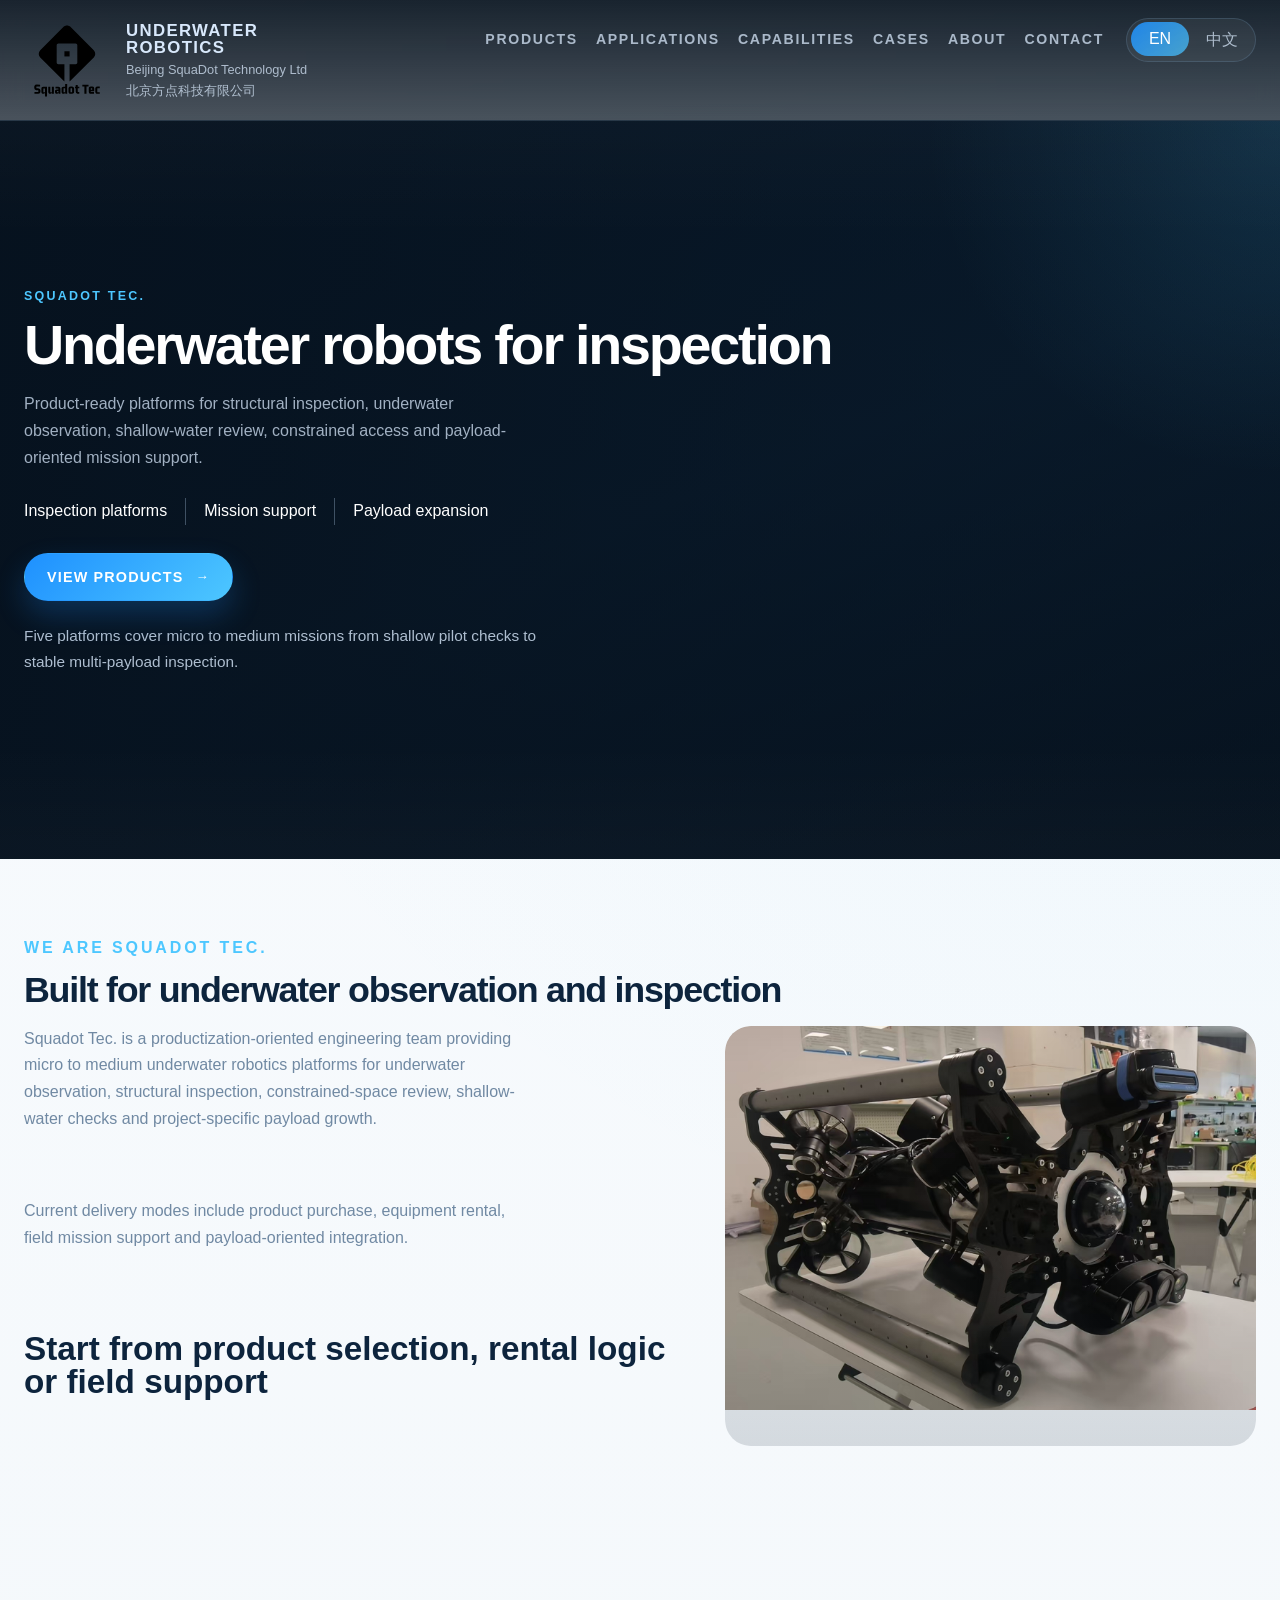
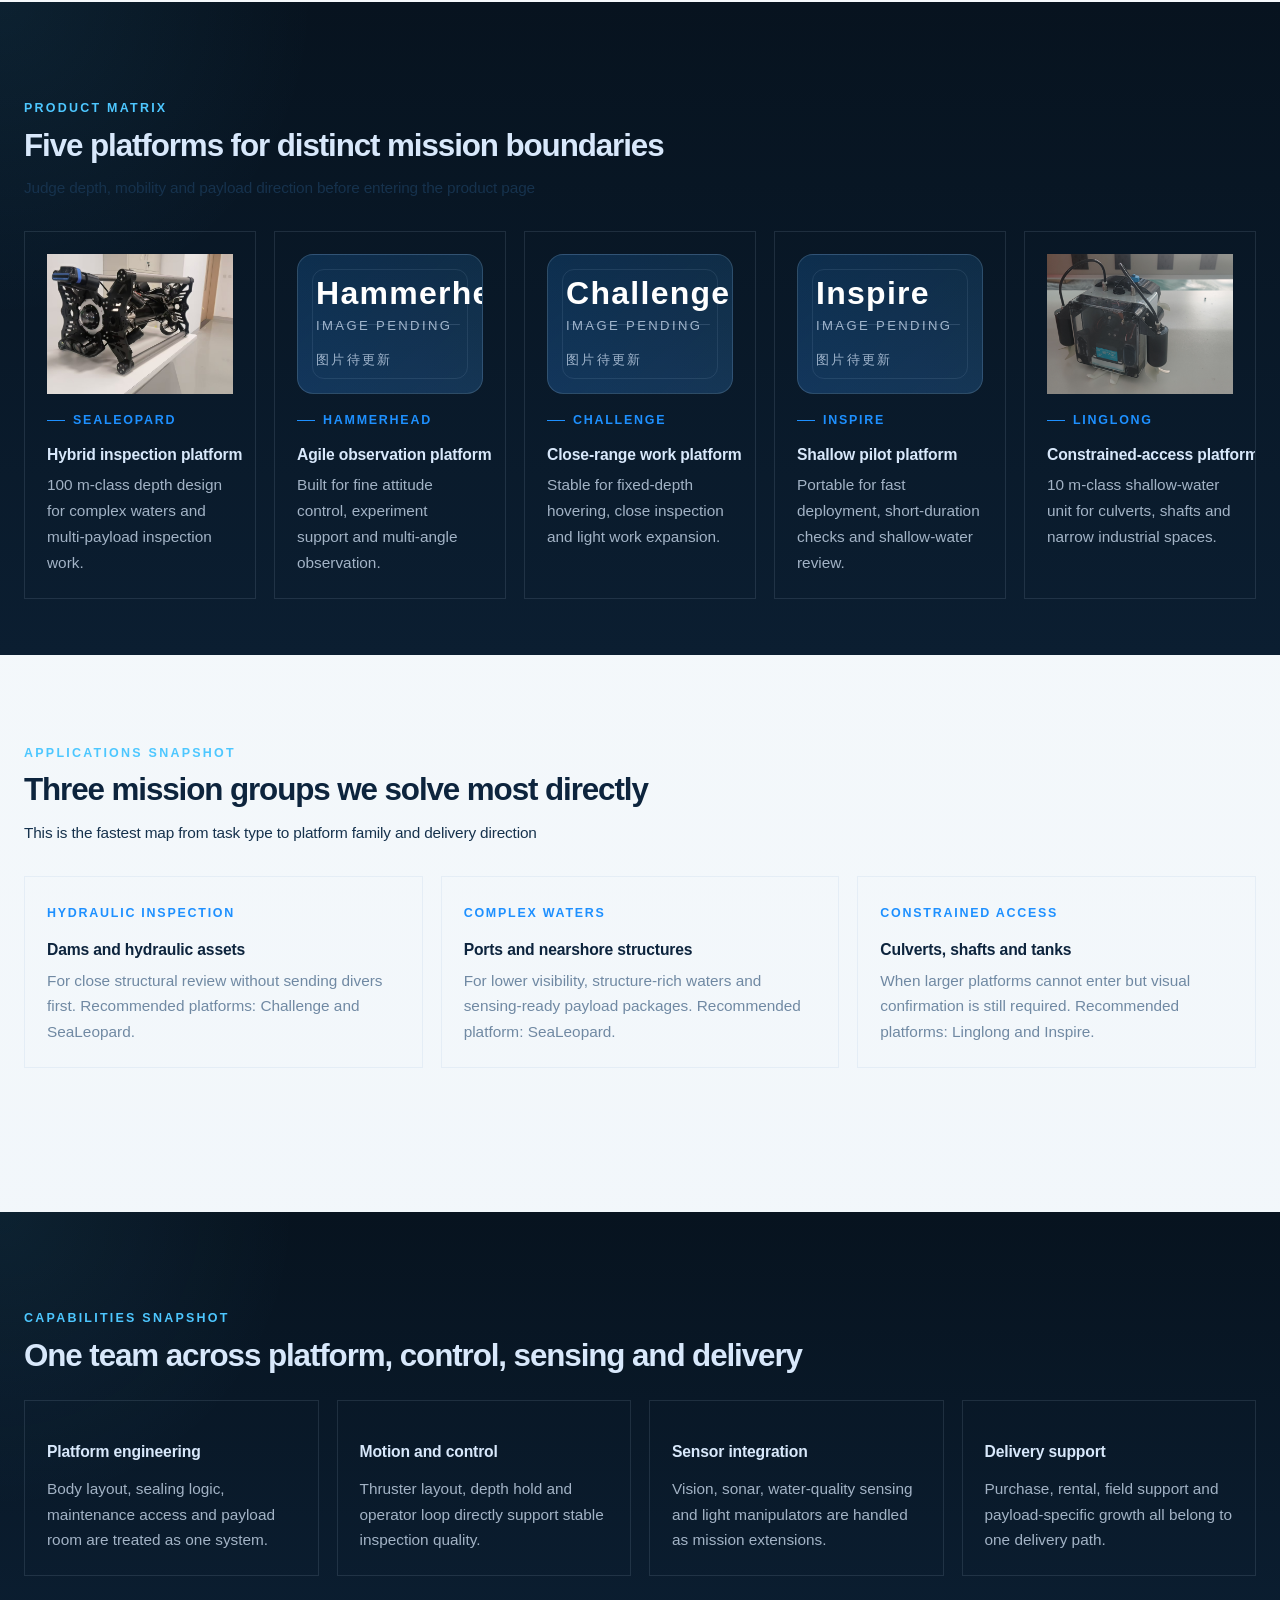
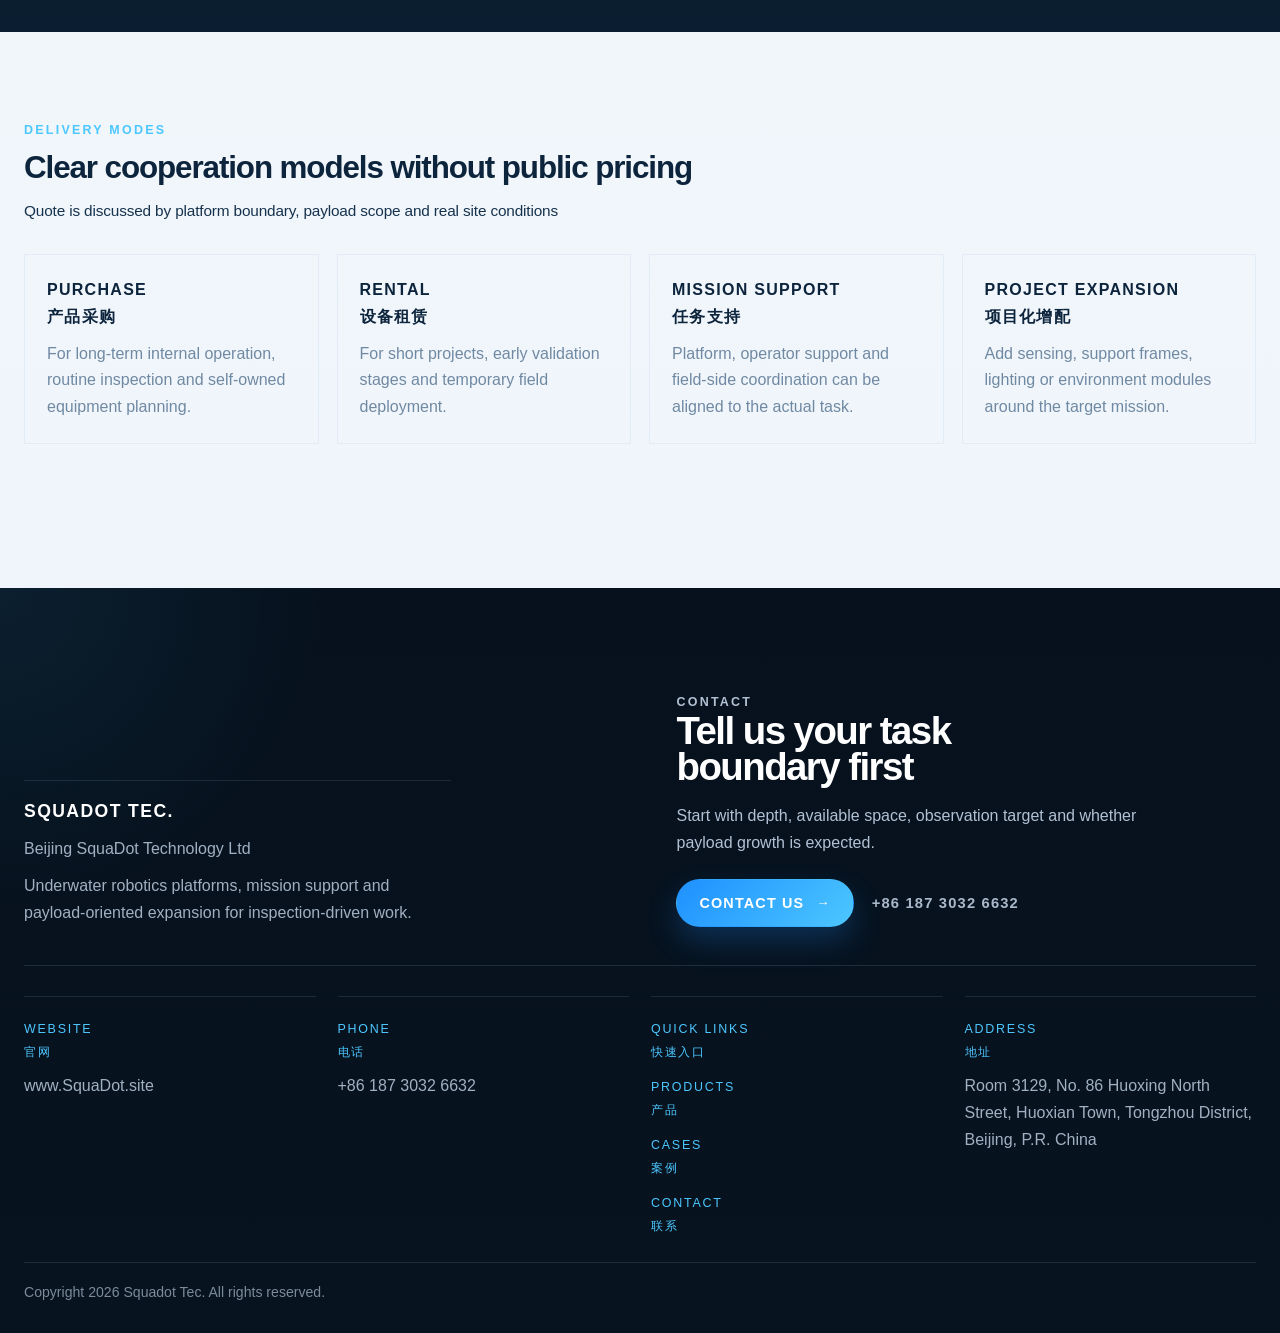
==== index.html @ cf6b97a6 "first" ====
<!DOCTYPE html>
<html lang="en" data-lang="en">
<head>
  <meta charset="UTF-8">
  <meta http-equiv="Content-Type" content="text/html; charset=UTF-8">
  <meta name="viewport" content="width=device-width, initial-scale=1.0">
  <title>Squadot Tec. | Underwater Robots for Inspection</title>
  <meta
    id="page-description"
    name="description"
    content="Squadot Tec. builds underwater robotics platforms for inspection, observation, shallow-water review, constrained access and payload-oriented mission support."
  >
  <meta id="og-title" property="og:title" content="Squadot Tec. | Underwater Robots for Inspection">
  <meta id="og-description" property="og:description" content="Squadot Tec. builds underwater robotics platforms for inspection, observation, shallow-water review, constrained access and payload-oriented mission support.">
  <meta id="og-locale" property="og:locale" content="en_US">
  <meta property="og:type" content="website">
  <meta property="og:site_name" content="Squadot Tec.">
  <link rel="stylesheet" href="./styles.css">
</head>
<body
  data-page="home"
  data-title-en="Squadot Tec. | Underwater Robots for Inspection"
  data-title-zh="Squadot Tec. | 面向巡检任务的水下机器人"
  data-description-en="Squadot Tec. builds underwater robotics platforms for inspection, observation, shallow-water review, constrained access and payload-oriented mission support."
  data-description-zh="Squadot Tec. 提供面向巡检、观测、浅水摸查、受限空间进入和任务挂载扩展的水下机器人平台与任务支持服务。"
>
  <div class="site-shell">
    <header class="site-header">
      <div class="header-frame">
        <div class="header-grid">
          <a class="brand" href="./index.html" aria-label="Squadot Tec.">
            <img class="brand-logo lang-en" src="./assets/brand/squadot-en.svg" alt="Squadot Tec." decoding="async">
            <img class="brand-logo lang-zh" src="./assets/brand/squadot-zh.svg" alt="Squadot Tec." decoding="async">
            <div class="brand-copy">
              <strong class="lang-en">Underwater Robotics</strong>
              <strong class="lang-zh">水下机器人</strong>
              <span class="lang-en">Beijing SquaDot Technology Ltd</span>
              <span class="lang-zh">北京方点科技有限公司</span>
            </div>
          </a>

          <button class="menu-toggle" type="button" aria-label="Open navigation" aria-expanded="false">
            <span></span>
            <span></span>
          </button>

          <div class="header-panel">
            <div class="header-bottom-row">
              <nav class="site-nav">
                <a href="./products.html"><span class="lang-en">Products</span><span class="lang-zh">产品</span></a>
                <a href="./applications.html"><span class="lang-en">Applications</span><span class="lang-zh">场景</span></a>
                <a href="./capabilities.html"><span class="lang-en">Capabilities</span><span class="lang-zh">能力</span></a>
                <a href="./cases.html"><span class="lang-en">Cases</span><span class="lang-zh">案例</span></a>
                <a href="./about.html"><span class="lang-en">About</span><span class="lang-zh">关于</span></a>
                <a href="./contact.html"><span class="lang-en">Contact</span><span class="lang-zh">联系</span></a>
              </nav>
              <div class="lang-switch" aria-label="Language switcher">
                <button type="button" data-lang-switch="en" aria-label="Switch to English">EN</button>
                <button type="button" data-lang-switch="zh" aria-label="切换到中文">中文</button>
              </div>
            </div>
          </div>
        </div>
      </div>
    </header>

    <main>
      <section class="hero hero-home reveal">
        <div class="hero-slider" aria-hidden="true">
          <div class="hero-slide"><img src="./assets/images/seal-hero.jpg" alt="" loading="eager" fetchpriority="high" decoding="async"></div>
          <div class="hero-slide"><img src="./assets/images/seal-deploy.jpg" alt="" loading="eager" decoding="async"></div>
          <div class="hero-slide"><img src="./assets/images/seal-detail.jpg" alt="" loading="eager" decoding="async"></div>
        </div>
        <div class="hero-copy">
          <p class="eyebrow lang-en">Squadot Tec.</p>
          <p class="eyebrow lang-zh">Squadot Tec.</p>
          <h1 class="lang-en">Underwater robots for inspection</h1>
          <h1 class="lang-zh">面向巡检任务的水下机器人</h1>
          <p class="hero-text lang-en">
            Product-ready platforms for structural inspection, underwater observation, shallow-water review,
            constrained access and payload-oriented mission support.
          </p>
          <p class="hero-text lang-zh">
            面向结构巡检、水下观测、浅水摸查、受限空间进入和任务挂载扩展的产品化水下机器人平台。
          </p>
          <ul class="hero-keywords">
            <li><span class="lang-en">Inspection platforms</span><span class="lang-zh">巡检平台</span></li>
            <li><span class="lang-en">Mission support</span><span class="lang-zh">任务支持</span></li>
            <li><span class="lang-en">Payload expansion</span><span class="lang-zh">挂载扩展</span></li>
          </ul>
          <div class="hero-actions">
            <a class="button button-primary" href="./products.html">
              <span class="lang-en">View Products</span>
              <span class="lang-zh">查看产品</span>
            </a>
          </div>
          <p class="hero-note lang-en">Five platforms cover micro to medium missions from shallow pilot checks to stable multi-payload inspection.</p>
          <p class="hero-note lang-zh">五个平台覆盖从浅水先导排查到稳定多挂载巡检的微型至中型任务边界。</p>
        </div>
      </section>

      <section class="section">
        <div class="section-shell compact reveal">
          <div class="intro-split">
            <div class="intro-copy">
              <p class="eyebrow lang-en">We Are Squadot Tec.</p>
              <p class="eyebrow lang-zh">我们是谁</p>
              <h2 class="lang-en">Built for underwater observation and inspection</h2>
              <h2 class="lang-zh">面向水下观测与结构巡检</h2>
              <p class="lang-en">
                Squadot Tec. is a productization-oriented engineering team providing micro to medium underwater robotics
                platforms for underwater observation, structural inspection, constrained-space review, shallow-water checks
                and project-specific payload growth.
              </p>
              <p class="lang-zh">
                北京方点科技是一支具备产品化能力的工程团队，围绕水下观测、结构巡检、狭窄空间检查、浅水摸查
                和项目化增配需求，提供微型到中型水下机器人平台与配套服务。
              </p>
              <p class="lang-en">
                Current delivery modes include product purchase, equipment rental, field mission support and payload-oriented integration.
              </p>
              <p class="lang-zh">
                当前可提供产品采购、设备租赁、现场任务支持和围绕传感器、支架与专项模块的项目化集成服务。
              </p>
              <div class="intro-closing">
                <h3 class="lang-en">Start from product selection, rental logic or field support</h3>
                <h3 class="lang-zh">从产品选型、租赁逻辑或现场支持开始</h3>
              </div>
              <div class="intro-visual">
                <div class="intro-frame">
                  <img src="./assets/images/seal-lab.jpg" alt="Squadot engineering platform" loading="eager" decoding="async">
                </div>
              </div>
            </div>
          </div>
        </div>
      </section>

      <section class="section">
        <div class="section-shell dark reveal">
          <div class="section-heading">
            <p class="eyebrow lang-en">Product Matrix</p>
            <p class="eyebrow lang-zh">产品矩阵</p>
            <h2 class="lang-en">Five platforms for distinct mission boundaries</h2>
            <h2 class="lang-zh">五个平台覆盖不同任务边界</h2>
            <p class="lang-en section-note-inline">Judge depth, mobility and payload direction before entering the product page</p>
            <p class="lang-zh section-note-inline">先判断水深、机动要求和挂载方向，再进入产品页</p>
          </div>
          <div class="product-grid">
            <a class="product-card" href="./products.html#sealeopard">
              <div class="product-thumb"><img src="./assets/images/seal-hero.jpg" alt="SeaLeopard platform" loading="lazy" decoding="async"></div>
              <span class="card-label">SeaLeopard</span>
              <h3 class="lang-en">Hybrid inspection platform</h3>
              <h3 class="lang-zh">混合巡检平台</h3>
              <p class="lang-en">100 m-class depth design for complex waters and multi-payload inspection work.</p>
              <p class="lang-zh">100m 级设计深度，适合复杂水域和多挂载巡检任务。</p>
            </a>

            <a class="product-card" href="./products.html#hammerhead">
              <div class="visual-placeholder">
                <div>
                  <strong>Hammerhead</strong>
                  <span class="lang-en">Image pending</span>
                  <span class="lang-zh">图片待更新</span>
                </div>
              </div>
              <span class="card-label">Hammerhead</span>
              <h3 class="lang-en">Agile observation platform</h3>
              <h3 class="lang-zh">高机动观测平台</h3>
              <p class="lang-en">Built for fine attitude control, experiment support and multi-angle observation.</p>
              <p class="lang-zh">适合精细姿态控制、水下实验支持和多角度观测。</p>
            </a>

            <a class="product-card" href="./products.html#challenge">
              <div class="visual-placeholder">
                <div>
                  <strong>Challenge</strong>
                  <span class="lang-en">Image pending</span>
                  <span class="lang-zh">图片待更新</span>
                </div>
              </div>
              <span class="card-label">Challenge</span>
              <h3 class="lang-en">Close-range work platform</h3>
              <h3 class="lang-zh">近距作业平台</h3>
              <p class="lang-en">Stable for fixed-depth hovering, close inspection and light work expansion.</p>
              <p class="lang-zh">适合定深悬停、近距巡检和轻作业扩展。</p>
            </a>

            <a class="product-card" href="./products.html#inspire">
              <div class="visual-placeholder">
                <div>
                  <strong>Inspire</strong>
                  <span class="lang-en">Image pending</span>
                  <span class="lang-zh">图片待更新</span>
                </div>
              </div>
              <span class="card-label">Inspire</span>
              <h3 class="lang-en">Shallow pilot platform</h3>
              <h3 class="lang-zh">浅水先导平台</h3>
              <p class="lang-en">Portable for fast deployment, short-duration checks and shallow-water review.</p>
              <p class="lang-zh">便携快速，适合短时下水和浅水先导排查。</p>
            </a>

            <a class="product-card" href="./products.html#linglong">
              <div class="product-thumb"><img src="./assets/images/linglong.jpg" alt="Linglong platform" loading="lazy" decoding="async"></div>
              <span class="card-label">Linglong</span>
              <h3 class="lang-en">Constrained-access platform</h3>
              <h3 class="lang-zh">受限空间平台</h3>
              <p class="lang-en">10 m-class shallow-water unit for culverts, shafts and narrow industrial spaces.</p>
              <p class="lang-zh">10m 级浅水平台，适合涵洞、井室和狭窄工业空间。</p>
            </a>
          </div>
        </div>
      </section>

      <section class="section">
        <div class="section-shell reveal">
          <div class="section-heading">
            <p class="eyebrow lang-en">Applications Snapshot</p>
            <p class="eyebrow lang-zh">场景摘要</p>
            <h2 class="lang-en">Three mission groups we solve most directly</h2>
            <h2 class="lang-zh">三个最直接的任务方向</h2>
            <p class="lang-en section-note-inline">This is the fastest map from task type to platform family and delivery direction</p>
            <p class="lang-zh section-note-inline">这是把任务快速映射到平台家族和交付方向的最快入口</p>
          </div>
          <div class="applications-grid">
            <article class="product-card">
              <span class="card-label lang-en">Hydraulic Inspection</span>
              <span class="card-label lang-zh">水工巡检</span>
              <h3 class="lang-en">Dams and hydraulic assets</h3>
              <h3 class="lang-zh">坝体与水工设施</h3>
              <p class="lang-en">For close structural review without sending divers first. Recommended platforms: Challenge and SeaLeopard.</p>
              <p class="lang-zh">适合在不先组织潜水作业的情况下进行近距结构复核。推荐平台：破阵、海豹。</p>
            </article>
            <article class="product-card">
              <span class="card-label lang-en">Complex Waters</span>
              <span class="card-label lang-zh">复杂水域</span>
              <h3 class="lang-en">Ports and nearshore structures</h3>
              <h3 class="lang-zh">港口与近岸结构</h3>
              <p class="lang-en">For lower visibility, structure-rich waters and sensing-ready payload packages. Recommended platform: SeaLeopard.</p>
              <p class="lang-zh">适合低能见度、结构复杂且需要传感挂载的水域。推荐平台：海豹。</p>
            </article>
            <article class="product-card">
              <span class="card-label lang-en">Constrained Access</span>
              <span class="card-label lang-zh">受限空间</span>
              <h3 class="lang-en">Culverts, shafts and tanks</h3>
              <h3 class="lang-zh">涵洞、井室与池体</h3>
              <p class="lang-en">When larger platforms cannot enter but visual confirmation is still required. Recommended platforms: Linglong and Inspire.</p>
              <p class="lang-zh">当大平台无法进入但仍需完成可视化复核时使用。推荐平台：玲珑、启艋。</p>
            </article>
          </div>
        </div>
      </section>

      <section class="section">
        <div class="section-shell dark reveal">
          <div class="section-heading">
            <p class="eyebrow lang-en">Capabilities Snapshot</p>
            <p class="eyebrow lang-zh">能力摘要</p>
            <h2 class="lang-en">One team across platform, control, sensing and delivery</h2>
            <h2 class="lang-zh">同一团队覆盖平台、控制、感知与交付</h2>
          </div>
          <div class="capability-grid">
            <article class="info-card">
              <h3 class="lang-en">Platform engineering</h3>
              <h3 class="lang-zh">平台工程</h3>
              <p class="lang-en">Body layout, sealing logic, maintenance access and payload room are treated as one system.</p>
              <p class="lang-zh">机体布局、密封逻辑、维护路径和挂载空间被作为同一系统统一设计。</p>
            </article>
            <article class="info-card">
              <h3 class="lang-en">Motion and control</h3>
              <h3 class="lang-zh">运动与控制</h3>
              <p class="lang-en">Thruster layout, depth hold and operator loop directly support stable inspection quality.</p>
              <p class="lang-zh">推进布局、定深控制和操控链路直接服务于稳定的巡检质量。</p>
            </article>
            <article class="info-card">
              <h3 class="lang-en">Sensor integration</h3>
              <h3 class="lang-zh">传感集成</h3>
              <p class="lang-en">Vision, sonar, water-quality sensing and light manipulators are handled as mission extensions.</p>
              <p class="lang-zh">视觉、声呐、水质传感和轻型作业附件按任务扩展逻辑进行集成。</p>
            </article>
            <article class="info-card">
              <h3 class="lang-en">Delivery support</h3>
              <h3 class="lang-zh">交付支持</h3>
              <p class="lang-en">Purchase, rental, field support and payload-specific growth all belong to one delivery path.</p>
              <p class="lang-zh">采购、租赁、现场支持和专项增配被组织成同一条清晰交付路径。</p>
            </article>
          </div>
        </div>
      </section>

      <section class="section">
        <div class="section-shell reveal">
          <div class="section-heading">
            <p class="eyebrow lang-en">Delivery Modes</p>
            <p class="eyebrow lang-zh">交付方式</p>
            <h2 class="lang-en">Clear cooperation models without public pricing</h2>
            <h2 class="lang-zh">合作方式清晰 官网不公开报价</h2>
            <p class="lang-en section-note-inline">Quote is discussed by platform boundary, payload scope and real site conditions</p>
            <p class="lang-zh section-note-inline">价格结合平台边界、挂载范围和现场条件单独沟通</p>
          </div>
          <div class="delivery-grid">
            <article class="detail-box">
              <strong class="lang-en">Purchase</strong>
              <strong class="lang-zh">产品采购</strong>
              <p class="lang-en">For long-term internal operation, routine inspection and self-owned equipment planning.</p>
              <p class="lang-zh">适合长期自有运维、常规巡检和内部装备能力建设。</p>
            </article>
            <article class="detail-box">
              <strong class="lang-en">Rental</strong>
              <strong class="lang-zh">设备租赁</strong>
              <p class="lang-en">For short projects, early validation stages and temporary field deployment.</p>
              <p class="lang-zh">适合短周期项目、前期验证和阶段性现场部署。</p>
            </article>
            <article class="detail-box">
              <strong class="lang-en">Mission support</strong>
              <strong class="lang-zh">任务支持</strong>
              <p class="lang-en">Platform, operator support and field-side coordination can be aligned to the actual task.</p>
              <p class="lang-zh">平台、操控支持和现场协同可以按实际任务边界组织交付。</p>
            </article>
            <article class="detail-box">
              <strong class="lang-en">Project expansion</strong>
              <strong class="lang-zh">项目化增配</strong>
              <p class="lang-en">Add sensing, support frames, lighting or environment modules around the target mission.</p>
              <p class="lang-zh">围绕具体任务目标增配传感器、支架、补光和环境类模块。</p>
            </article>
          </div>
        </div>
      </section>
    </main>

    <footer class="site-footer footer-home">
      <div class="site-footer-shell">
        <div class="footer-topline">
          <div class="footer-brand footer-brand-home">
            <strong>Squadot Tec.</strong>
            <p class="lang-en">Beijing SquaDot Technology Ltd</p>
            <p class="lang-zh">北京方点科技有限公司</p>
            <p class="lang-en">Underwater robotics platforms, mission support and payload-oriented expansion for inspection-driven work.</p>
            <p class="lang-zh">面向巡检任务的水下机器人平台、任务支持与挂载扩展工程团队。</p>
          </div>
          <div class="footer-contact-callout">
            <p class="eyebrow lang-en">Contact</p>
            <p class="eyebrow lang-zh">联系沟通</p>
            <h2 class="lang-en">Tell us your task boundary first</h2>
            <h2 class="lang-zh">先告诉我们任务边界</h2>
            <p class="lang-en">Start with depth, available space, observation target and whether payload growth is expected.</p>
            <p class="lang-zh">先说明水深、可进入空间、观测目标，以及是否需要挂载扩展即可开始沟通。</p>
            <div class="footer-contact-actions">
              <a class="button button-primary" href="./contact.html">
                <span class="lang-en">Contact Us</span>
                <span class="lang-zh">联系我们</span>
              </a>
              <a class="footer-inline-link" href="tel:+8618730326632">+86 187 3032 6632</a>
            </div>
          </div>
        </div>
        <div class="footer-main footer-main-home">
          <div class="footer-list">
            <span class="lang-en">Website</span>
            <span class="lang-zh">官网</span>
            <p><a href="https://www.SquaDot.site" target="_blank" rel="noreferrer">www.SquaDot.site</a></p>
          </div>
          <div class="footer-list">
            <span class="lang-en">Phone</span>
            <span class="lang-zh">电话</span>
            <p><a href="tel:+8618730326632">+86 187 3032 6632</a></p>
          </div>
          <div class="footer-list">
            <span class="lang-en">Quick Links</span>
            <span class="lang-zh">快速入口</span>
            <p><a href="./products.html"><span class="lang-en">Products</span><span class="lang-zh">产品</span></a></p>
            <p><a href="./cases.html"><span class="lang-en">Cases</span><span class="lang-zh">案例</span></a></p>
            <p><a href="./contact.html"><span class="lang-en">Contact</span><span class="lang-zh">联系</span></a></p>
          </div>
          <div class="footer-list">
            <span class="lang-en">Address</span>
            <span class="lang-zh">地址</span>
            <p class="lang-en">Room 3129, No. 86 Huoxing North Street, Huoxian Town, Tongzhou District, Beijing, P.R. China</p>
            <p class="lang-zh">北京市通州区漷县镇漷兴北大街86号-3129室</p>
          </div>
        </div>
        <div class="footer-legal">
          <span class="lang-en">Copyright <span data-current-year></span> Squadot Tec. All rights reserved.</span>
          <span class="lang-zh">Copyright <span data-current-year></span> Squadot Tec. 保留所有权利</span>
        </div>
      </div>
    </footer>
  </div>

  <script src="./script.js"></script>
</body>
</html>
---- styles.css ----
:root {
  --bg-deep: #071a2d;
  --bg-deeper: #06111d;
  --bg-panel: #0d2238;
  --bg-soft: #f4f8fb;
  --bg-soft-alt: #edf4fa;
  --surface: #ffffff;
  --surface-strong: #f8fbfe;
  --line: rgba(120, 163, 201, 0.22);
  --line-strong: rgba(120, 163, 201, 0.42);
  --ink: #16324d;
  --ink-strong: #0d243d;
  --ink-soft: #7089a3;
  --ink-on-dark: #d8e8fb;
  --ink-soft-on-dark: rgba(216, 232, 251, 0.74);
  --blue: #1e90ff;
  --blue-strong: #4dc7ff;
  --shadow: 0 24px 64px rgba(4, 16, 29, 0.14);
  --radius-lg: 28px;
  --radius-md: 18px;
  --radius-sm: 10px;
  --max-width: 1280px;
  --content-width: 840px;
  --nav-font: "Bahnschrift SemiCondensed", "Arial Narrow", "Barlow Condensed", "Segoe UI", sans-serif;
  --body-font: "Segoe UI", "Microsoft YaHei UI", "Noto Sans SC", sans-serif;
}

* {
  box-sizing: border-box;
}

html {
  scroll-behavior: smooth;
}

body {
  margin: 0;
  min-height: 100vh;
  color: var(--ink);
  font-family: var(--body-font);
  line-height: 1.68;
  background:
    radial-gradient(circle at top right, rgba(77, 199, 255, 0.08), transparent 28%),
    linear-gradient(180deg, #f8fbfe 0%, #f4f8fb 46%, #edf4fa 100%);
}

img {
  display: block;
  max-width: 100%;
}

a {
  color: inherit;
  text-decoration: none;
}

button,
input,
textarea {
  font: inherit;
}

a:focus-visible,
button:focus-visible {
  outline: 2px solid var(--blue);
  outline-offset: 4px;
}

.site-shell {
  min-height: 100vh;
}

.site-header {
  position: sticky;
  top: 0;
  z-index: 50;
  width: 100%;
  padding: 0;
  background: linear-gradient(180deg, rgba(6, 17, 29, 0.92), rgba(6, 17, 29, 0.72));
  backdrop-filter: blur(14px);
  border-bottom: 1px solid rgba(120, 163, 201, 0.16);
}

.header-frame {
  width: min(100%, var(--max-width));
  margin: 0 auto;
  padding: 18px 24px 16px;
  background: transparent;
}

.header-grid {
  display: grid;
  grid-template-columns: minmax(0, 330px) minmax(0, 1fr);
  gap: 24px;
  align-items: start;
}

.brand {
  display: inline-flex;
  align-items: center;
  gap: 16px;
  min-width: 0;
}

.brand-logo {
  width: 86px;
  height: auto;
  flex: none;
}

.brand-copy {
  display: flex;
  flex-direction: column;
  gap: 4px;
  min-width: 0;
}

.brand-copy strong,
.site-nav a,
.button,
.hero h1,
.section-heading h2,
.section-heading h3,
.panel-copy h2,
.panel-copy h3,
.info-card h3,
.case-meta strong,
.stack-copy h3,
.stack-copy h2,
.footer-brand strong,
.contact-card strong {
  font-family: var(--nav-font);
}

.brand-copy strong {
  margin: 0;
  font-size: 1.05rem;
  line-height: 1;
  letter-spacing: 0.08em;
  text-transform: uppercase;
  color: var(--ink-on-dark);
}

.brand-copy span {
  display: block;
  font-size: 0.8rem;
  line-height: 1.35;
  color: var(--ink-soft-on-dark);
}

.header-panel {
  display: grid;
  gap: 0;
}

.header-bottom-row {
  display: flex;
  align-items: center;
  justify-content: flex-end;
  gap: 18px;
}

.header-bottom-row {
  gap: 22px;
}

.site-nav {
  display: inline-flex;
  align-items: center;
  flex-wrap: wrap;
  justify-content: flex-end;
  gap: 18px;
}

.site-nav a {
  position: relative;
  font-size: 0.88rem;
  font-weight: 700;
  letter-spacing: 0.12em;
  text-transform: uppercase;
  color: var(--ink-soft-on-dark);
  transition: color 180ms ease;
}

.site-nav a::after {
  content: "";
  position: absolute;
  left: 0;
  bottom: -10px;
  width: 100%;
  height: 2px;
  background: linear-gradient(90deg, var(--blue), var(--blue-strong));
  transform: scaleX(0);
  transform-origin: left;
  transition: transform 180ms ease;
}

.site-nav a:hover,
.site-nav a:focus-visible,
.site-nav a.is-active,
.site-nav a[aria-current="page"] {
  color: #ffffff;
}

.site-nav a:hover::after,
.site-nav a:focus-visible::after,
.site-nav a.is-active::after,
.site-nav a[aria-current="page"]::after {
  transform: scaleX(1);
}

.lang-switch {
  display: inline-flex;
  align-items: center;
  gap: 4px;
  padding: 4px;
  border: 1px solid rgba(120, 163, 201, 0.22);
  border-radius: 999px;
  background: rgba(255, 255, 255, 0.05);
}

.lang-switch button {
  min-width: 58px;
  min-height: 34px;
  padding: 0 12px;
  border: 0;
  border-radius: 999px;
  color: var(--ink-soft-on-dark);
  background: transparent;
  cursor: pointer;
  transition: transform 180ms ease, color 180ms ease, background 180ms ease;
}

.lang-switch button:hover,
.lang-switch button:focus-visible,
.lang-switch button.is-active {
  color: #ffffff;
  background: linear-gradient(135deg, rgba(30, 144, 255, 0.88), rgba(77, 199, 255, 0.72));
  transform: translateY(-1px);
}

.menu-toggle {
  display: none;
  width: 48px;
  height: 48px;
  padding: 0;
  border: 1px solid rgba(120, 163, 201, 0.22);
  border-radius: 14px;
  background: rgba(255, 255, 255, 0.04);
}

.menu-toggle span {
  display: block;
  width: 24px;
  height: 2px;
  margin: 6px auto;
  background: #ffffff;
  transition: transform 180ms ease, opacity 180ms ease;
}

.button {
  position: relative;
  display: inline-flex;
  align-items: center;
  justify-content: center;
  gap: 12px;
  min-height: 48px;
  padding: 0 22px;
  border: 1px solid transparent;
  border-radius: 999px;
  font-size: 0.9rem;
  font-weight: 700;
  letter-spacing: 0.08em;
  text-transform: uppercase;
  transition:
    transform 180ms ease,
    border-color 180ms ease,
    background 180ms ease,
    color 180ms ease,
    box-shadow 180ms ease;
}

.button::after {
  content: "→";
  font-size: 0.92em;
  transition: transform 180ms ease;
}

.button:hover,
.button:focus-visible {
  transform: translateY(-2px);
}

.button:hover::after,
.button:focus-visible::after {
  transform: translateX(4px);
}

.button-primary {
  color: #ffffff;
  background: linear-gradient(135deg, #1e90ff 0%, #4dc7ff 100%);
  box-shadow: 0 14px 30px rgba(30, 144, 255, 0.24);
}

.button-primary:hover,
.button-primary:focus-visible {
  box-shadow: 0 16px 34px rgba(30, 144, 255, 0.3);
}

.button-secondary {
  color: var(--ink-on-dark);
  border-color: rgba(120, 163, 201, 0.28);
  background: rgba(255, 255, 255, 0.06);
}

.button-secondary:hover,
.button-secondary:focus-visible {
  border-color: rgba(120, 163, 201, 0.48);
  background: rgba(255, 255, 255, 0.1);
}

.button-light {
  color: var(--ink-strong);
  border-color: rgba(120, 163, 201, 0.26);
  background: #ffffff;
  box-shadow: 0 16px 28px rgba(7, 26, 45, 0.08);
}

.button-light:hover,
.button-light:focus-visible {
  border-color: var(--line-strong);
}

.hero {
  position: relative;
  width: 100%;
  padding: 0;
}

.hero-home {
  min-height: 82vh;
  overflow: hidden;
  background: radial-gradient(circle at top right, rgba(77, 199, 255, 0.16), transparent 24%), linear-gradient(160deg, #071a2d 0%, #0c2237 52%, #07131f 100%);
}

.hero-slider {
  position: absolute;
  inset: 0;
}

.hero-slide {
  position: absolute;
  inset: 0;
  opacity: 0;
  animation: homeHeroFade 18s infinite;
}

.hero-slide:nth-child(2) {
  animation-delay: 6s;
}

.hero-slide:nth-child(3) {
  animation-delay: 12s;
}

.hero-slide img {
  width: 100%;
  height: 100%;
  object-fit: cover;
  filter: saturate(0.82) contrast(1.06) brightness(0.5);
}

.hero-home::before {
  content: "";
  position: absolute;
  inset: 0;
  background:
    linear-gradient(90deg, rgba(6, 17, 29, 0.9) 0%, rgba(6, 17, 29, 0.68) 46%, rgba(6, 17, 29, 0.46) 100%),
    radial-gradient(circle at top right, rgba(77, 199, 255, 0.1), transparent 24%);
  z-index: 1;
}

.hero-home::after {
  content: "";
  position: absolute;
  inset: 0;
  background:
    linear-gradient(180deg, rgba(255, 255, 255, 0.02), transparent 16%),
    linear-gradient(0deg, rgba(255, 255, 255, 0.02), transparent 16%);
  z-index: 1;
  pointer-events: none;
}

.hero-copy {
  position: relative;
  z-index: 2;
}

.hero-home .hero-copy {
  display: flex;
  flex-direction: column;
  justify-content: center;
  min-height: 82vh;
  width: min(100%, 760px);
  margin-left: max(24px, calc((100vw - var(--max-width)) / 2 + 24px));
  padding: 84px 0 88px;
}

.hero-page {
  background: linear-gradient(160deg, #071a2d 0%, #0c2237 52%, #07131f 100%);
}

.hero-page-grid {
  display: grid;
  grid-template-columns: minmax(0, 0.94fr) minmax(320px, 0.96fr);
  gap: 34px;
  align-items: stretch;
  min-height: 420px;
  width: min(100%, var(--max-width));
  margin: 0 auto;
  padding: 112px 24px 72px;
  background: transparent;
}

.hero-page .hero-copy {
  display: flex;
  flex-direction: column;
  justify-content: center;
  padding: 16px 12px 16px 16px;
}

.eyebrow {
  margin: 0 0 12px;
  font-size: 0.78rem;
  font-weight: 700;
  letter-spacing: 0.18em;
  text-transform: uppercase;
  color: var(--blue-strong);
}

.hero h1,
.section-heading h2,
.panel-copy h2,
.stack-copy h2,
.cta-band h2,
.intro-copy h2 {
  margin: 0;
  line-height: 0.94;
  letter-spacing: -0.04em;
}

.hero-home h1 {
  max-width: 10.2ch;
  font-size: clamp(3.2rem, 6vw, 6rem);
  color: #ffffff;
}

.hero-page h1 {
  max-width: 13ch;
  font-size: clamp(2.4rem, 4.2vw, 4.2rem);
  color: var(--ink-on-dark);
}

.hero-text,
.intro-copy p,
.section-heading p:last-child,
.product-card p,
.info-card p,
.panel-copy p,
.panel-copy li,
.stack-copy p,
.stack-copy li,
.contact-card p,
.footer-list p,
.footer-list a,
.footer-brand p,
.detail-box p,
.detail-box li,
.quote-note p {
  color: inherit;
}

.hero-home .hero-text {
  max-width: 58ch;
  margin: 20px 0 0;
  font-size: 1rem;
  color: var(--ink-soft-on-dark);
}

.hero-page .hero-text {
  max-width: 54ch;
  margin: 18px 0 0;
  font-size: 1rem;
  color: var(--ink-soft-on-dark);
}

.hero-actions {
  display: flex;
  flex-wrap: wrap;
  gap: 12px;
  margin-top: 28px;
}

.hero-keywords {
  display: flex;
  flex-wrap: wrap;
  gap: 0;
  padding: 0;
  margin: 26px 0 0;
  list-style: none;
}

.hero-keywords li {
  padding: 0 18px;
  border-right: 1px solid rgba(185, 213, 238, 0.32);
  font-size: 1rem;
  color: #ffffff;
}

.hero-keywords li:first-child {
  padding-left: 0;
}

.hero-keywords li:last-child {
  padding-right: 0;
  border-right: 0;
}

.hero-note {
  margin-top: 22px;
  max-width: 60ch;
  font-size: 0.96rem;
  color: rgba(216, 232, 251, 0.8);
}

body[data-page="home"] .section-heading {
  max-width: 1080px;
}

body[data-page="home"] .section-heading h2,
body[data-page="home"] .intro-copy h2,
body[data-page="home"] .contact-closure-copy h2 {
  letter-spacing: -0.035em;
}

.page-visual,
.intro-visual,
.panel-visual,
.stack-visual {
  position: relative;
  overflow: hidden;
  border-radius: 24px;
}

.page-frame,
.intro-frame,
.panel-frame,
.stack-frame {
  position: relative;
  overflow: hidden;
  min-height: 100%;
  border: 0;
  border-radius: 0;
  background: transparent;
}

.page-frame img,
.intro-frame img,
.panel-frame img,
.stack-frame img {
  width: 100%;
  height: 100%;
  object-fit: cover;
  filter: saturate(0.92);
  transition: transform 220ms ease;
}

.page-frame:hover img,
.intro-frame:hover img,
.panel-frame:hover img,
.stack-frame:hover img {
  transform: scale(1.02);
}

.page-frame::after,
.intro-frame::after,
.panel-frame::after,
.stack-frame::after {
  content: "";
  position: absolute;
  inset: 0;
  background: linear-gradient(180deg, rgba(7, 26, 45, 0), rgba(7, 26, 45, 0.14));
}

.hero-page .page-frame {
  min-height: 100%;
}

.section {
  width: 100%;
  padding: 0;
}

.section-shell {
  width: 100%;
  padding: 88px max(24px, calc((100vw - var(--max-width)) / 2 + 24px)) 48px;
}

.section-shell.compact {
  padding-top: 64px;
}

.section-shell.dark {
  width: 100%;
  padding: 96px max(24px, calc((100vw - var(--max-width)) / 2 + 24px)) 56px;
  margin-top: 96px;
  background:
    radial-gradient(circle at top left, rgba(77, 199, 255, 0.08), transparent 22%),
    linear-gradient(180deg, #07131f 0%, #0b1e31 100%);
}

.section-shell.section-shell-closure {
  padding-bottom: 0;
}

.section-shell.dark .section-heading h2,
.section-shell.dark .section-heading h3,
.section-shell.dark .cta-band h2,
.section-shell.dark .stack-copy h2,
.section-shell.dark .panel-copy h2,
.section-shell.dark .info-card h3,
.section-shell.dark .product-card h3,
.section-shell.dark .detail-box strong {
  color: var(--ink-on-dark);
}

.section-shell.dark .section-heading p:last-child,
.section-shell.dark .info-card p,
.section-shell.dark .product-card p,
.section-shell.dark .detail-box p,
.section-shell.dark .detail-box li,
.section-shell.dark .stack-copy p,
.section-shell.dark .stack-copy li {
  color: var(--ink-soft-on-dark);
}

.section-heading {
  max-width: var(--content-width);
}

.section-heading h2 {
  font-size: clamp(2rem, 3.2vw, 3.4rem);
  color: var(--ink-strong);
}

.section-heading h3 {
  margin: 0;
  font-size: clamp(1.7rem, 2.8vw, 2.6rem);
  color: var(--ink-strong);
}

.section-heading p:last-child {
  margin: 14px 0 0;
  max-width: 62ch;
  font-size: 1rem;
  color: var(--ink-soft);
}

.intro-split,
.stack-block,
.product-panel,
.cta-band,
.identity-grid,
.brief-grid,
.address-grid {
  display: grid;
  gap: 24px;
}

.intro-split {
  grid-template-columns: minmax(0, 1fr);
  gap: 0;
  align-items: start;
}

.intro-copy {
  --narrative-heading-color: var(--ink-strong);
  --narrative-body-color: var(--ink-soft);
  display: grid;
  grid-template-columns: minmax(0, 1.02fr) minmax(300px, 0.82fr);
  column-gap: 40px;
  row-gap: 0;
  min-width: 0;
  padding: 12px 0;
}

.intro-copy > .eyebrow,
.intro-copy > h2 {
  grid-column: 1 / -1;
}

.intro-copy > .eyebrow,
.contact-closure-copy > .eyebrow,
.section-heading > .eyebrow {
  margin: 0 0 12px;
  color: var(--blue-strong);
}

.intro-copy > p,
.intro-copy > .intro-closing {
  grid-column: 1;
}

.intro-copy h2 {
  max-width: 14ch;
  font-family: var(--nav-font);
  font-size: clamp(2.2rem, 3.2vw, 3.4rem);
  color: var(--narrative-heading-color);
}

.intro-copy p {
  margin: 18px 0 0;
  max-width: 56ch;
  font-size: 1rem;
  color: var(--narrative-body-color);
}

.intro-copy h2,
.contact-closure-copy h2 {
  margin: 0;
  max-width: 14ch;
  font-family: var(--nav-font);
  font-size: clamp(2.2rem, 3.2vw, 3.4rem);
  line-height: 0.94;
  letter-spacing: -0.04em;
}

.intro-copy p,
.contact-closure-copy p {
  max-width: 56ch;
}

.intro-closing {
  margin-top: 32px;
}

.intro-closing h3 {
  margin: 0;
  font-size: clamp(1.5rem, 2.6vw, 2.2rem);
  color: var(--ink-strong);
  line-height: 1;
}

.intro-closing .button {
  margin-top: 18px;
}

.intro-frame {
  min-height: 420px;
  border-radius: 26px;
  background: linear-gradient(180deg, rgba(255, 255, 255, 0.04), rgba(255, 255, 255, 0));
}

.intro-visual {
  position: relative;
  grid-column: 2;
  grid-row: 3 / span 3;
  align-self: start;
  min-width: 0;
  margin-top: 18px;
  max-width: 100%;
}

.product-grid,
.overview-grid,
.capability-grid,
.layer-grid,
.applications-grid,
.delivery-grid,
.team-grid,
.approach-grid,
.contact-grid,
.brief-list,
.trust-grid {
  display: grid;
  gap: 18px;
  margin-top: 30px;
}

.product-grid {
  grid-template-columns: repeat(5, minmax(0, 1fr));
}

.overview-grid {
  grid-template-columns: repeat(5, minmax(0, 1fr));
}

.applications-grid {
  grid-template-columns: repeat(3, minmax(0, 1fr));
}

.capability-grid {
  grid-template-columns: repeat(4, minmax(0, 1fr));
}

.delivery-grid,
.layer-grid,
.team-grid,
.approach-grid,
.contact-grid,
.brief-list,
.trust-grid {
  grid-template-columns: repeat(4, minmax(0, 1fr));
}

.product-card,
.info-card,
.detail-box,
.contact-card {
  position: relative;
  overflow: hidden;
  padding: 22px;
  border: 1px solid rgba(120, 163, 201, 0.12);
  border-radius: 0;
  background: transparent;
  box-shadow: none;
  transition: transform 180ms ease, border-color 180ms ease, box-shadow 180ms ease;
}

.section-shell.dark .product-card,
.section-shell.dark .info-card,
.section-shell.dark .detail-box,
.section-shell.dark .contact-card {
  border-color: rgba(185, 213, 238, 0.12);
  background: transparent;
  box-shadow: none;
}

.product-card:hover,
.info-card:hover,
.detail-box:hover,
.contact-card:hover {
  transform: translateY(-2px);
  border-color: rgba(120, 163, 201, 0.34);
  box-shadow: none;
}

.section-shell.dark .product-card:hover,
.section-shell.dark .info-card:hover,
.section-shell.dark .detail-box:hover,
.section-shell.dark .contact-card:hover {
  border-color: rgba(185, 213, 238, 0.24);
  box-shadow: none;
}

.product-card::before,
.info-card::before,
.detail-box::before,
.contact-card::before {
  content: "";
  position: absolute;
  left: 0;
  top: 0;
  width: 100%;
  height: 3px;
  background: linear-gradient(90deg, var(--blue), var(--blue-strong));
  transform: scaleX(0);
  transform-origin: left;
  transition: transform 180ms ease;
}

.product-card:hover::before,
.info-card:hover::before,
.detail-box:hover::before,
.contact-card:hover::before {
  transform: scaleX(1);
}

.product-thumb {
  aspect-ratio: 4 / 3;
  overflow: hidden;
  border: 0;
  border-radius: 0;
  background: rgba(7, 26, 45, 0.06);
}

.product-thumb img {
  width: 100%;
  height: 100%;
  object-fit: cover;
  transition: transform 220ms ease;
}

.product-card:hover .product-thumb img {
  transform: scale(1.03);
}

.visual-placeholder {
  position: relative;
  display: grid;
  place-items: center;
  padding: 18px;
  aspect-ratio: 4 / 3;
  border: 1px solid rgba(185, 213, 238, 0.18);
  border-radius: 16px;
  background:
    linear-gradient(135deg, rgba(30, 144, 255, 0.14), rgba(77, 199, 255, 0.08)),
    linear-gradient(180deg, #0b1e31 0%, #102947 100%);
  overflow: hidden;
}

.visual-placeholder::before,
.visual-placeholder::after {
  content: "";
  position: absolute;
  inset: 14px;
  border: 1px solid rgba(185, 213, 238, 0.1);
  border-radius: 12px;
}

.visual-placeholder::after {
  inset: auto;
  left: 12%;
  right: 12%;
  top: 50%;
  height: 1px;
  border: 0;
  background: rgba(185, 213, 238, 0.16);
}

.visual-placeholder strong,
.visual-placeholder span {
  position: relative;
  z-index: 1;
}

.visual-placeholder strong {
  font-family: var(--nav-font);
  font-size: 2rem;
  line-height: 1;
  letter-spacing: 0.04em;
  color: #ffffff;
}

.visual-placeholder span {
  margin-top: 10px;
  display: block;
  font-size: 0.82rem;
  letter-spacing: 0.18em;
  text-transform: uppercase;
  color: rgba(216, 232, 251, 0.72);
}

.page-frame > .visual-placeholder,
.panel-frame > .visual-placeholder,
.stack-frame > .visual-placeholder {
  min-height: 100%;
  height: 100%;
  border: 0;
  border-radius: 0;
}

.product-card h3,
.info-card h3,
.panel-copy h2,
.stack-copy h2,
.contact-card strong {
  margin: 16px 0 0;
  color: var(--ink-strong);
}

.product-card h3 {
  font-size: 1.16rem;
  line-height: 1;
}

.product-card p,
.info-card p,
.contact-card p {
  margin: 10px 0 0;
  font-size: 0.96rem;
  color: var(--ink-soft);
}

.card-label {
  display: inline-flex;
  align-items: center;
  gap: 8px;
  margin-top: 16px;
  font-size: 0.78rem;
  font-weight: 700;
  letter-spacing: 0.14em;
  text-transform: uppercase;
  color: var(--blue);
}

.card-label::before {
  content: "";
  width: 18px;
  height: 1px;
  background: currentColor;
}

.stack-block {
  grid-template-columns: minmax(320px, 0.92fr) minmax(0, 1.08fr);
  align-items: stretch;
  margin-top: 28px;
}

.stack-block.is-reverse {
  grid-template-columns: minmax(0, 1.08fr) minmax(320px, 0.92fr);
}

.stack-block.is-reverse .stack-visual {
  order: 2;
}

.stack-block.is-reverse .stack-copy {
  order: 1;
}

.stack-copy {
  padding: 12px 8px 12px 0;
}

.stack-copy h2 {
  font-size: clamp(1.9rem, 3.2vw, 3rem);
  color: var(--ink-strong);
}

.stack-copy h3 {
  margin: 0;
  font-size: 1.08rem;
  line-height: 1.2;
  color: var(--ink-strong);
}

.stack-copy p {
  margin: 10px 0 0;
  color: var(--ink-soft);
}

.stack-meta,
.detail-grid,
.case-meta {
  display: grid;
  gap: 14px;
  margin-top: 22px;
}

.stack-meta {
  grid-template-columns: repeat(2, minmax(0, 1fr));
}

.case-meta {
  grid-template-columns: repeat(2, minmax(0, 1fr));
}

.case-meta div,
.stack-meta div {
  padding: 16px 18px;
  border-left: 2px solid rgba(30, 144, 255, 0.46);
  background: rgba(7, 26, 45, 0.03);
}

.stack-meta strong,
.case-meta strong {
  display: block;
  margin: 0 0 6px;
  font-size: 0.82rem;
  letter-spacing: 0.14em;
  text-transform: uppercase;
  color: var(--blue);
}

.stack-meta p,
.case-meta p {
  margin: 0;
  color: var(--ink-soft);
}

.product-panel {
  grid-template-columns: minmax(320px, 0.92fr) minmax(0, 1.08fr);
  align-items: start;
  margin-top: 36px;
}

.product-panel.is-reverse {
  grid-template-columns: minmax(0, 1.08fr) minmax(320px, 0.92fr);
}

.product-panel.is-reverse .panel-visual {
  order: 2;
}

.product-panel.is-reverse .panel-copy {
  order: 1;
}

.panel-frame {
  min-height: 430px;
  border-radius: 26px;
  background: linear-gradient(180deg, rgba(255, 255, 255, 0.04), rgba(255, 255, 255, 0));
}

.panel-copy {
  padding-top: 6px;
}

.panel-copy h2 {
  font-size: clamp(2rem, 3.2vw, 3.1rem);
  color: var(--ink-strong);
}

.panel-copy > p {
  margin: 16px 0 0;
  max-width: 60ch;
  color: var(--ink-soft);
}

.tag-row {
  display: flex;
  flex-wrap: wrap;
  gap: 10px;
  margin-top: 20px;
}

.tag-row span {
  padding: 8px 12px;
  border: 1px solid rgba(120, 163, 201, 0.18);
  border-radius: 999px;
  background: rgba(7, 26, 45, 0.03);
  font-size: 0.84rem;
  color: var(--ink-soft);
  transition: transform 180ms ease, border-color 180ms ease, color 180ms ease;
}

.tag-row span:hover {
  transform: translateY(-1px);
  border-color: var(--line-strong);
  color: var(--ink-strong);
}

.detail-grid {
  grid-template-columns: repeat(2, minmax(0, 1fr));
}

.detail-box strong {
  display: block;
  margin: 0;
  font-family: var(--nav-font);
  font-size: 1rem;
  letter-spacing: 0.08em;
  text-transform: uppercase;
  color: var(--ink-strong);
}

.detail-box p,
.detail-box li {
  margin: 10px 0 0;
  color: var(--ink-soft);
}

.detail-box ul {
  padding-left: 18px;
  margin: 10px 0 0;
}

.detail-box li + li {
  margin-top: 6px;
}

.quote-note {
  margin-top: 18px;
  padding: 16px 18px;
  border-left: 3px solid var(--blue);
  background: rgba(30, 144, 255, 0.04);
  border-radius: 0;
}

.quote-note p {
  margin: 0;
  color: var(--ink-soft);
}

.cta-band {
  grid-template-columns: minmax(0, 1fr) auto;
  align-items: center;
  padding: 42px 0;
  border-top: 1px solid rgba(120, 163, 201, 0.18);
  border-bottom: 1px solid rgba(120, 163, 201, 0.18);
  background:
    radial-gradient(circle at top right, rgba(77, 199, 255, 0.12), transparent 24%),
    linear-gradient(155deg, rgba(7, 19, 31, 0.94) 0%, rgba(11, 32, 51, 0.94) 100%);
  box-shadow: none;
}

.cta-band h2 {
  max-width: 18ch;
  font-size: clamp(2rem, 3.2vw, 3.2rem);
  color: #ffffff;
}

.cta-band p {
  margin: 14px 0 0;
  max-width: 60ch;
  color: var(--ink-soft-on-dark);
}

.contact-closure {
  display: grid;
  grid-template-columns: minmax(0, 1fr) auto;
  gap: 28px;
  align-items: end;
  padding: 0 0 56px;
}

.contact-closure-copy {
  --narrative-heading-color: var(--ink-on-dark);
  --narrative-body-color: rgba(216, 232, 251, 0.82);
}

.contact-closure-copy h2 {
  color: var(--narrative-heading-color);
}

.contact-closure-copy p {
  margin: 18px 0 0;
  color: var(--narrative-body-color);
}

.section-note-inline {
  letter-spacing: -0.01em;
}

.site-footer {
  width: 100%;
  margin-top: 96px;
  background:
    radial-gradient(circle at top left, rgba(77, 199, 255, 0.08), transparent 22%),
    linear-gradient(180deg, #06111d 0%, #07131f 100%);
}

body[data-page="home"] .section-shell-closure {
  display: none;
}

.site-footer-shell {
  width: 100%;
  padding: 78px max(24px, calc((100vw - var(--max-width)) / 2 + 24px)) 28px;
}

.footer-topline {
  display: grid;
  grid-template-columns: minmax(0, 1fr) minmax(340px, 0.94fr);
  gap: 36px;
  align-items: end;
  padding-bottom: 38px;
  border-bottom: 1px solid rgba(185, 213, 238, 0.14);
}

.footer-brand-home,
.footer-contact-callout {
  padding-top: 0;
  border-top: 0;
}

.footer-brand-home {
  max-width: 48ch;
  padding-top: 10px;
}

.footer-brand-home strong {
  font-size: 1.24rem;
  letter-spacing: 0.12em;
}

.footer-contact-callout {
  padding: 8px 0 0;
  border: 0;
  background: transparent;
}

.footer-contact-callout h2 {
  margin: 0;
  max-width: 14ch;
  font-family: var(--nav-font);
  font-size: clamp(2.2rem, 3vw, 3.3rem);
  line-height: 0.94;
  letter-spacing: -0.04em;
  color: #ffffff;
}

.footer-contact-callout p {
  margin: 18px 0 0;
  max-width: 56ch;
  color: rgba(216, 232, 251, 0.82);
}

.footer-contact-actions {
  display: flex;
  align-items: center;
  flex-wrap: wrap;
  gap: 18px;
  margin-top: 22px;
}

.footer-contact-actions .button {
  margin-top: 0;
}

.footer-inline-link {
  font-family: var(--nav-font);
  font-size: 0.92rem;
  font-weight: 700;
  letter-spacing: 0.08em;
  text-transform: uppercase;
  color: rgba(216, 232, 251, 0.78);
  transition: color 180ms ease, transform 180ms ease;
}

.footer-inline-link:hover,
.footer-inline-link:focus-visible {
  color: #ffffff;
  transform: translateY(-1px);
}

.footer-main {
  display: grid;
  grid-template-columns: minmax(0, 1.2fr) repeat(4, minmax(0, 1fr));
  gap: 22px;
}

.footer-main-home {
  grid-template-columns: repeat(4, minmax(0, 1fr));
  margin-top: 30px;
}

.footer-main-home .footer-list {
  min-height: 100%;
  padding-top: 18px;
}

.footer-brand,
.footer-list {
  padding-top: 16px;
  border-top: 1px solid rgba(185, 213, 238, 0.12);
}

.footer-brand strong {
  display: block;
  font-size: 1.1rem;
  letter-spacing: 0.08em;
  text-transform: uppercase;
  color: #ffffff;
}

.footer-brand p,
.footer-list p,
.footer-list a {
  margin: 10px 0 0;
  color: var(--ink-soft-on-dark);
}

.footer-list span {
  display: block;
  font-size: 0.78rem;
  letter-spacing: 0.14em;
  text-transform: uppercase;
  color: var(--blue-strong);
}

.footer-list a:hover,
.footer-list a:focus-visible {
  color: #ffffff;
}

.footer-legal {
  margin-top: 26px;
  padding-top: 18px;
  border-top: 1px solid rgba(185, 213, 238, 0.12);
  color: rgba(216, 232, 251, 0.56);
  font-size: 0.88rem;
}

.lang-en,
.lang-zh {
  display: none;
}

html[data-lang="en"] .lang-en {
  display: revert;
}

html[data-lang="zh"] .lang-zh {
  display: revert;
}

.reveal {
  opacity: 0;
  transform: translateY(16px);
  transition: opacity 420ms ease, transform 420ms ease;
}

.reveal.is-visible {
  opacity: 1;
  transform: translateY(0);
}

@keyframes homeHeroFade {
  0%,
  26% {
    opacity: 1;
  }

  33%,
  93% {
    opacity: 0;
  }

  100% {
    opacity: 1;
  }
}

@media (prefers-reduced-motion: reduce) {
  html {
    scroll-behavior: auto;
  }

  *,
  *::before,
  *::after {
    animation: none !important;
    transition-duration: 0.01ms !important;
    transition-delay: 0ms !important;
  }

  .reveal {
    opacity: 1;
    transform: none;
  }
}

@media (max-width: 1160px) {
  .product-grid,
  .overview-grid,
  .capability-grid,
  .delivery-grid,
  .layer-grid,
  .team-grid,
  .approach-grid,
  .trust-grid {
    grid-template-columns: repeat(2, minmax(0, 1fr));
  }

  .applications-grid {
    grid-template-columns: 1fr;
  }
}

@media (min-width: 981px) {
  body[data-page="home"] .hero-home h1,
  body[data-page="home"] .section-heading h2,
  body[data-page="home"] .contact-closure-copy h2,
  body[data-page="home"] .product-grid .product-card h3,
  body[data-page="home"] .applications-grid .product-card h3,
  body[data-page="home"] .capability-grid .info-card h3 {
    white-space: nowrap;
  }

  body[data-page="home"] .hero-home h1 {
    max-width: none;
    font-size: clamp(3rem, 4.35vw, 4.85rem);
  }

  body[data-page="home"] .intro-copy h2,
  body[data-page="home"] .contact-closure-copy h2 {
    max-width: none;
    font-size: clamp(2rem, 2.8vw, 3.1rem);
    white-space: nowrap;
  }

  body[data-page="home"] .section-note-inline {
    max-width: none;
    white-space: nowrap;
    font-size: 0.96rem;
  }

  body[data-page="home"] .section-heading h2 {
    max-width: none;
    font-size: clamp(1.9rem, 2.45vw, 2.8rem);
  }

  body[data-page="home"] .product-grid .product-card h3,
  body[data-page="home"] .applications-grid .product-card h3,
  body[data-page="home"] .capability-grid .info-card h3 {
    font-size: 0.98rem;
    letter-spacing: -0.01em;
  }
}

@media (max-width: 980px) {
  .header-grid {
    grid-template-columns: 1fr auto;
    align-items: center;
  }

  .brand {
    min-width: 0;
  }

  .header-panel {
    position: absolute;
    top: calc(100% + 10px);
    right: 0;
    width: min(360px, calc(100vw - 32px));
    padding: 16px;
    border: 1px solid rgba(120, 163, 201, 0.18);
    border-radius: 18px;
    background: rgba(7, 26, 45, 0.96);
    box-shadow: 0 20px 40px rgba(5, 17, 29, 0.32);
    opacity: 0;
    pointer-events: none;
    transform: translateY(-8px);
    transition: opacity 180ms ease, transform 180ms ease;
  }

  .site-header.is-open .header-panel {
    opacity: 1;
    pointer-events: auto;
    transform: translateY(0);
  }

  .menu-toggle {
    display: inline-block;
  }

  .site-header.is-open .menu-toggle span:first-child {
    transform: translateY(8px) rotate(45deg);
  }

  .site-header.is-open .menu-toggle span:last-child {
    transform: translateY(-8px) rotate(-45deg);
  }

  .header-bottom-row,
  .site-nav {
    flex-direction: column;
    align-items: flex-start;
  }

  .header-bottom-row {
    gap: 14px;
  }

  .hero-home .hero-copy,
  .hero-page .hero-copy {
    padding: 44px 34px 54px;
  }

  .hero-home {
    min-height: 72vh;
  }

  .hero-home .hero-copy {
    min-height: 72vh;
    width: min(100%, 640px);
    margin-left: max(24px, calc((100vw - var(--max-width)) / 2 + 24px));
  }

  .intro-copy {
    grid-template-columns: 1fr;
    column-gap: 0;
  }

  .intro-copy > .intro-visual {
    grid-column: 1;
    grid-row: auto;
    margin-top: 26px;
  }

  .hero-page-grid,
  .intro-split,
  .product-panel,
  .product-panel.is-reverse,
  .stack-block,
  .stack-block.is-reverse,
  .identity-grid,
  .brief-grid,
  .address-grid,
  .cta-band,
  .contact-closure {
    grid-template-columns: 1fr;
  }

  .product-panel.is-reverse .panel-visual,
  .product-panel.is-reverse .panel-copy,
  .stack-block.is-reverse .stack-visual,
  .stack-block.is-reverse .stack-copy {
    order: initial;
  }

  .hero-page-grid {
    min-height: auto;
  }

  .page-frame,
  .intro-frame,
  .panel-frame,
  .stack-frame {
    min-height: 340px;
  }

  .detail-grid,
  .stack-meta,
  .case-meta,
  .footer-main {
    grid-template-columns: repeat(2, minmax(0, 1fr));
  }

  .footer-topline {
    grid-template-columns: 1fr;
    gap: 28px;
  }

  .footer-main-home {
    grid-template-columns: repeat(2, minmax(0, 1fr));
  }
}

@media (max-width: 720px) {
  .site-header,
  .hero,
  .section-shell,
  .site-footer-shell {
    width: 100%;
  }

  .header-frame {
    padding: 14px 16px 16px;
  }

  .brand-logo {
    width: 70px;
  }

  .brand-copy strong {
    font-size: 0.94rem;
  }

  .brand-copy span {
    font-size: 0.74rem;
  }

  .hero-home {
    min-height: 64vh;
  }

  .hero-home .hero-copy,
  .hero-page .hero-copy {
    padding: 34px 0 40px;
  }

  .hero-home .hero-copy {
    min-height: 64vh;
    margin-left: 24px;
    margin-right: 24px;
    width: auto;
  }

  .hero-home h1 {
    max-width: 100%;
    font-size: clamp(2.4rem, 10vw, 4rem);
  }

  .hero-page h1,
  .section-heading h2,
  .intro-copy h2,
  .panel-copy h2,
  .stack-copy h2,
  .cta-band h2 {
    max-width: 100%;
  }

  .hero-keywords {
    display: block;
  }

  .hero-keywords li {
    padding: 0 0 0 16px;
    margin-top: 10px;
    border-right: 0;
    position: relative;
  }

  .hero-keywords li:first-child {
    margin-top: 0;
  }

  .hero-keywords li::before {
    content: "";
    position: absolute;
    left: 0;
    top: 0.7em;
    width: 7px;
    height: 7px;
    border-radius: 50%;
    background: var(--blue-strong);
  }

  .hero-actions {
    flex-direction: column;
    align-items: flex-start;
  }

  .button {
    width: 100%;
    justify-content: space-between;
  }

  .product-grid,
  .overview-grid,
  .capability-grid,
  .delivery-grid,
  .layer-grid,
  .team-grid,
  .approach-grid,
  .contact-grid,
  .brief-list,
  .trust-grid,
  .detail-grid,
  .stack-meta,
  .case-meta,
  .footer-main {
    grid-template-columns: 1fr;
  }

  .section-shell {
    padding: 56px 24px 36px;
  }

  .section-shell.dark {
    padding: 66px 24px 40px;
    margin-top: 66px;
  }

  .section-shell.section-shell-closure {
    padding-bottom: 0;
  }

  .hero-page-grid {
    padding: 98px 24px 52px;
  }

  .cta-band {
    padding: 30px 0;
  }

  .contact-closure {
    padding: 0 0 36px;
  }

  .site-footer-shell {
    padding: 64px 24px 28px;
  }

  .footer-main-home,
  .footer-topline {
    grid-template-columns: 1fr;
  }

  .footer-brand,
  .footer-list {
    padding-top: 14px;
  }
}
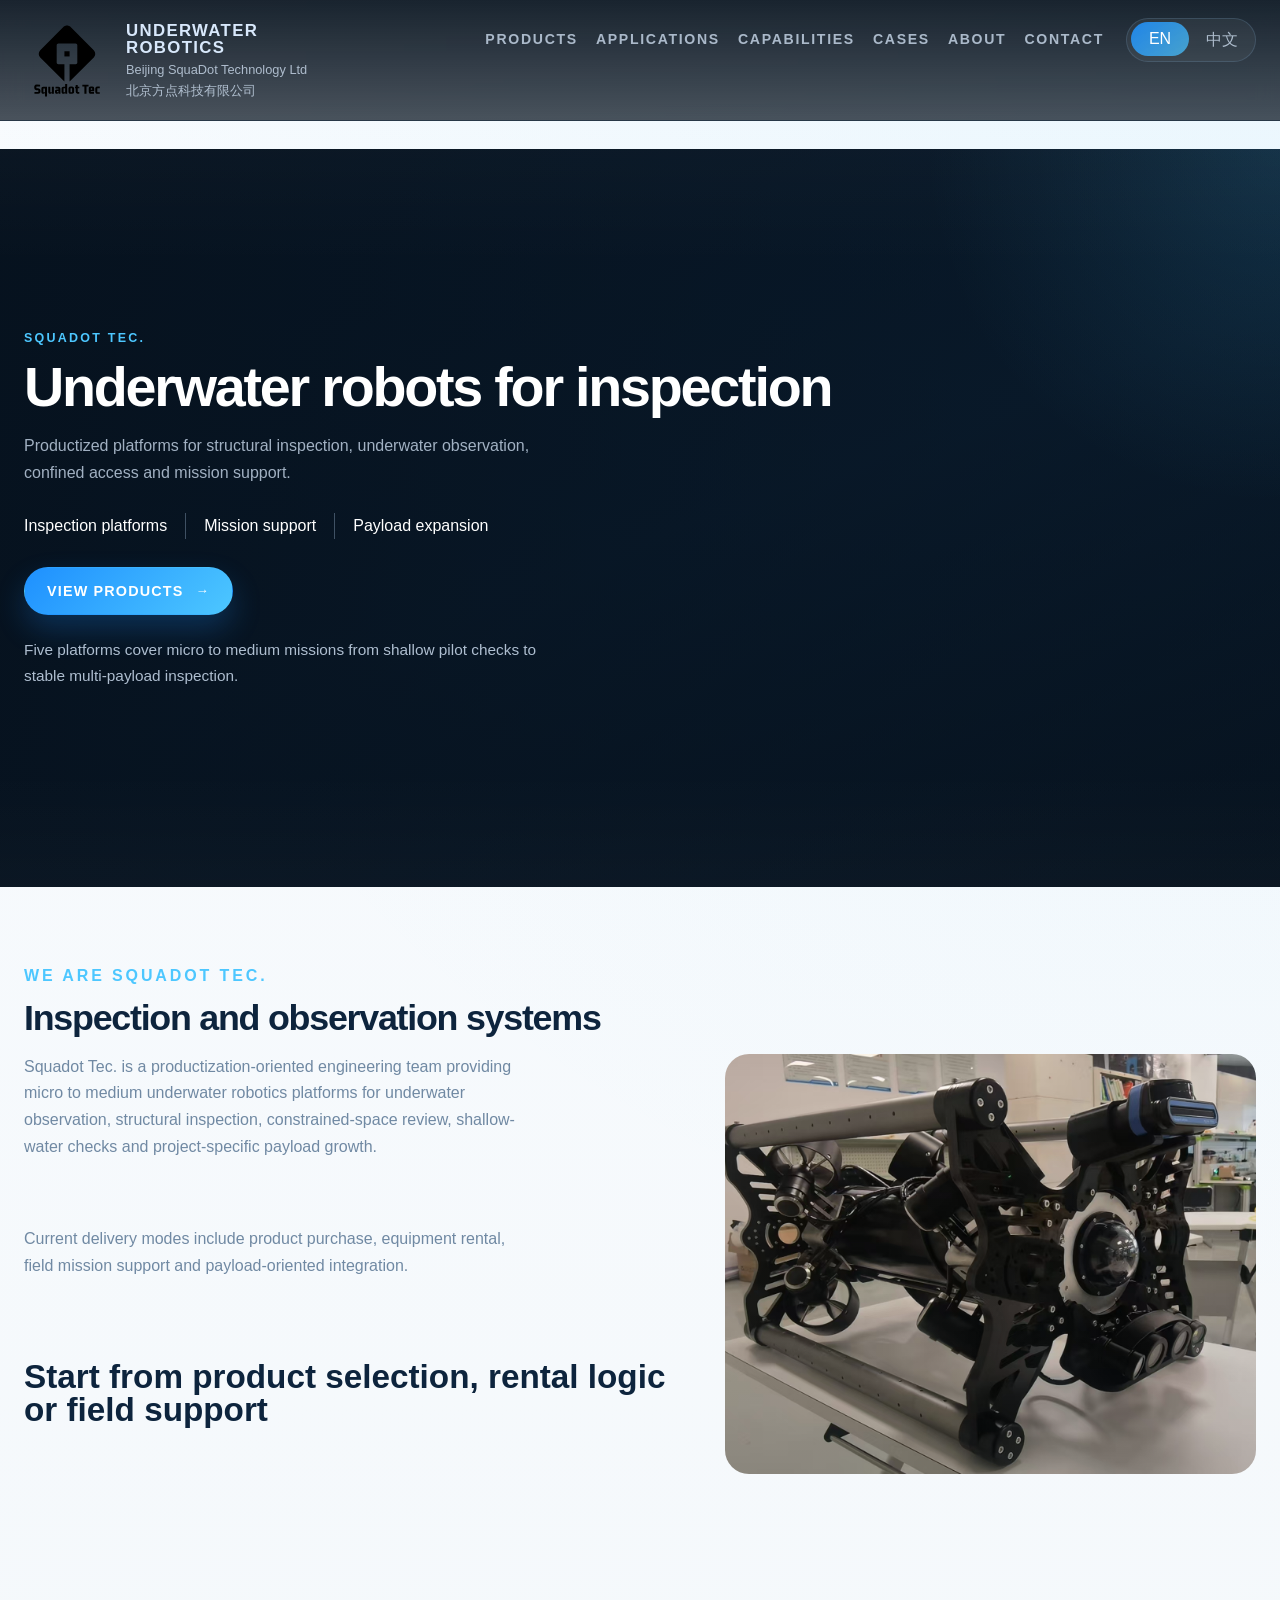
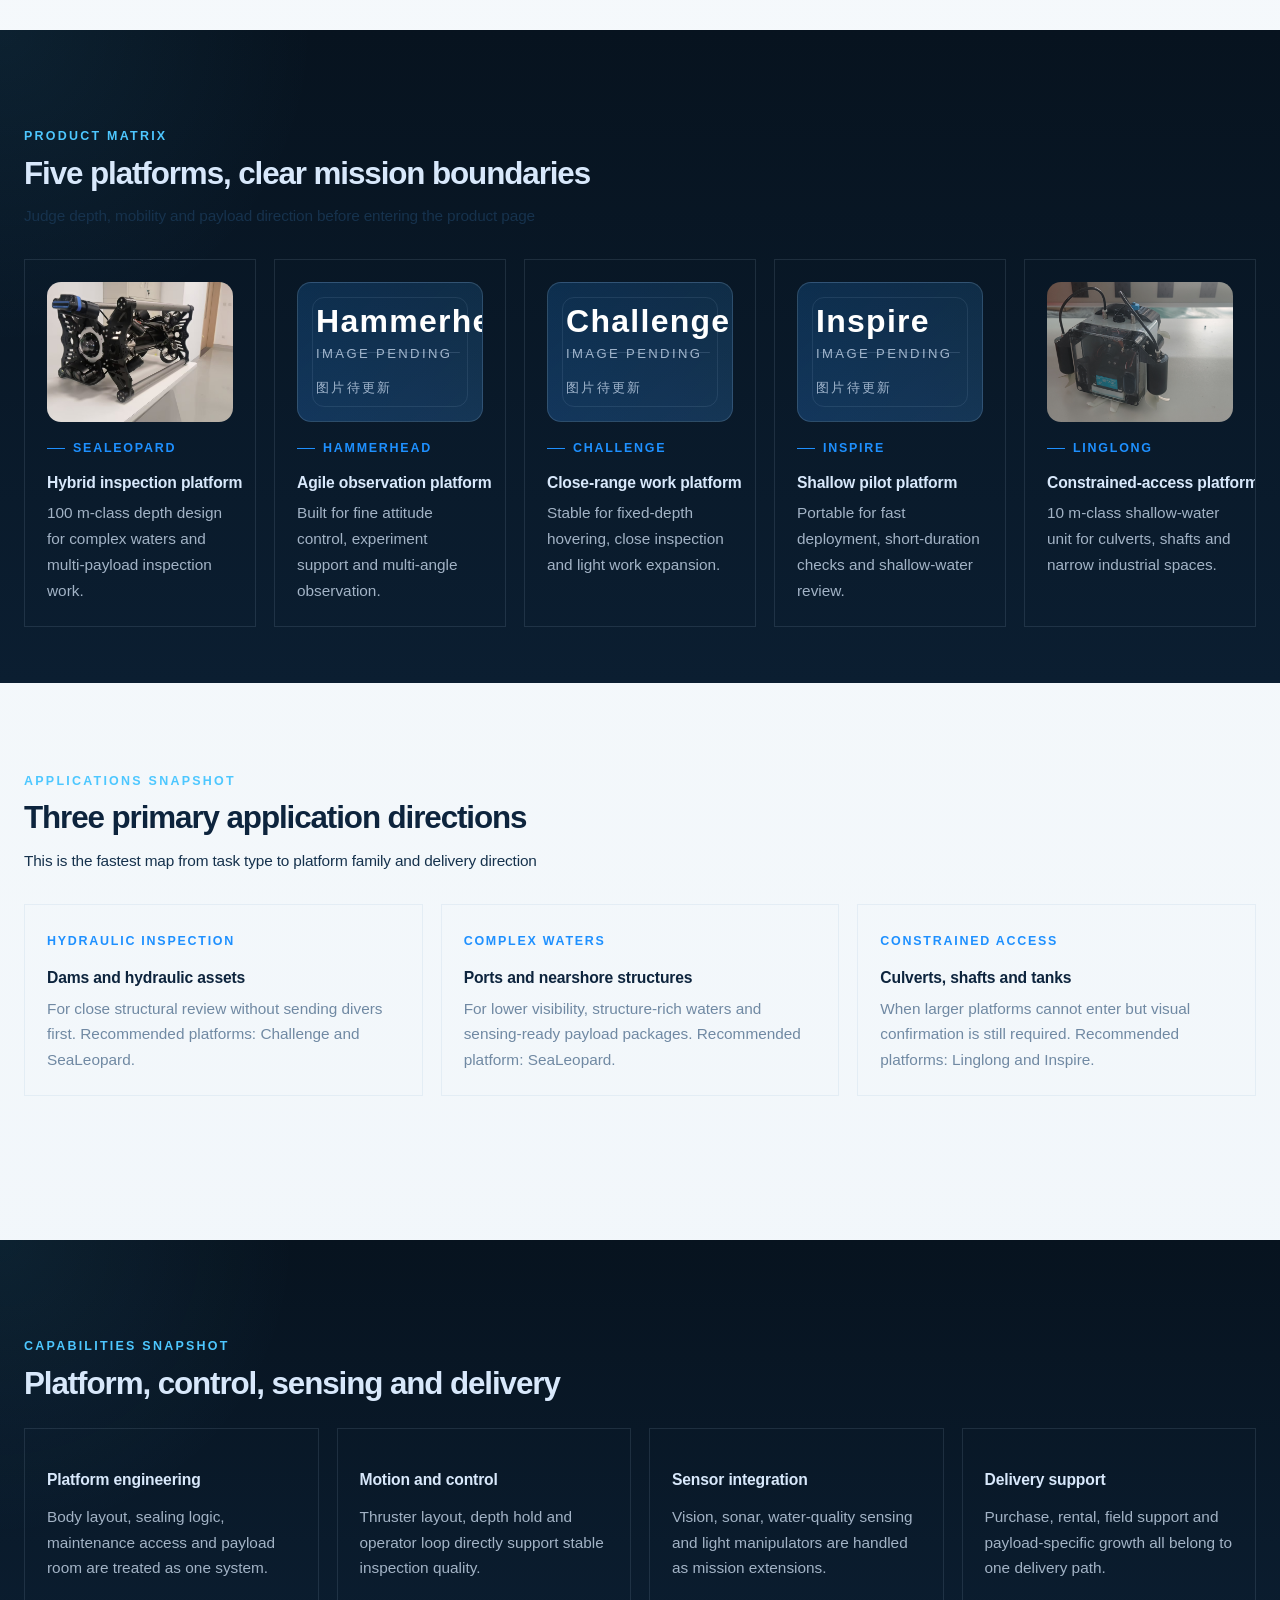
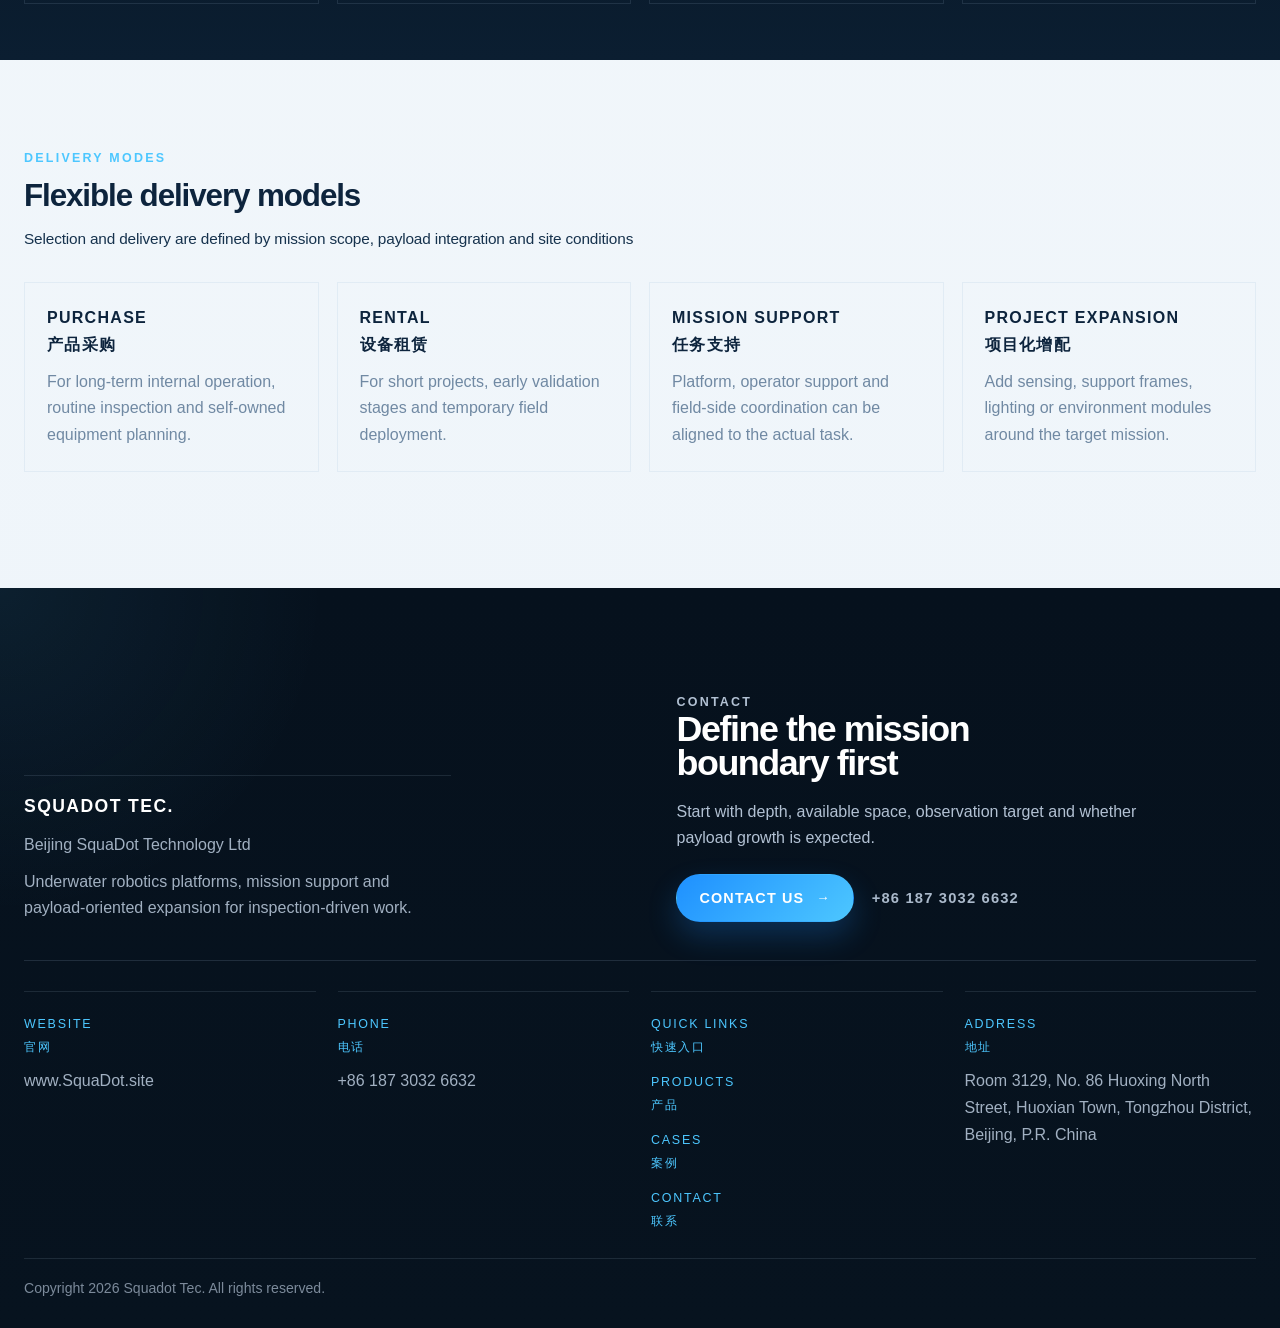
==== commit 770ac539: "update pics" ====
--- a/index.html
+++ b/index.html
@@ -4,14 +4,14 @@
   <meta charset="UTF-8">
   <meta http-equiv="Content-Type" content="text/html; charset=UTF-8">
   <meta name="viewport" content="width=device-width, initial-scale=1.0">
-  <title>Squadot Tec. | Underwater Robots for Inspection</title>
+  <title>Squadot Tec. | Underwater Inspection Robotics</title>
   <meta
     id="page-description"
     name="description"
-    content="Squadot Tec. builds underwater robotics platforms for inspection, observation, shallow-water review, constrained access and payload-oriented mission support."
+    content="Squadot Tec. provides underwater robotics platforms for inspection, observation, confined access and mission support."
   >
-  <meta id="og-title" property="og:title" content="Squadot Tec. | Underwater Robots for Inspection">
-  <meta id="og-description" property="og:description" content="Squadot Tec. builds underwater robotics platforms for inspection, observation, shallow-water review, constrained access and payload-oriented mission support.">
+  <meta id="og-title" property="og:title" content="Squadot Tec. | Underwater Inspection Robotics">
+  <meta id="og-description" property="og:description" content="Squadot Tec. provides underwater robotics platforms for inspection, observation, confined access and mission support.">
   <meta id="og-locale" property="og:locale" content="en_US">
   <meta property="og:type" content="website">
   <meta property="og:site_name" content="Squadot Tec.">
@@ -19,10 +19,10 @@
 </head>
 <body
   data-page="home"
-  data-title-en="Squadot Tec. | Underwater Robots for Inspection"
+  data-title-en="Squadot Tec. | Underwater Inspection Robotics"
   data-title-zh="Squadot Tec. | 面向巡检任务的水下机器人"
-  data-description-en="Squadot Tec. builds underwater robotics platforms for inspection, observation, shallow-water review, constrained access and payload-oriented mission support."
-  data-description-zh="Squadot Tec. 提供面向巡检、观测、浅水摸查、受限空间进入和任务挂载扩展的水下机器人平台与任务支持服务。"
+  data-description-en="Squadot Tec. provides underwater robotics platforms for inspection, observation, confined access and mission support."
+  data-description-zh="Squadot Tec. 提供面向巡检、观测、受限空间进入与任务支持的水下机器人平台。"
 >
   <div class="site-shell">
     <header class="site-header">
@@ -76,13 +76,8 @@
           <p class="eyebrow lang-zh">Squadot Tec.</p>
           <h1 class="lang-en">Underwater robots for inspection</h1>
           <h1 class="lang-zh">面向巡检任务的水下机器人</h1>
-          <p class="hero-text lang-en">
-            Product-ready platforms for structural inspection, underwater observation, shallow-water review,
-            constrained access and payload-oriented mission support.
-          </p>
-          <p class="hero-text lang-zh">
-            面向结构巡检、水下观测、浅水摸查、受限空间进入和任务挂载扩展的产品化水下机器人平台。
-          </p>
+          <p class="hero-text lang-en">Productized platforms for structural inspection, underwater observation, confined access and mission support.</p>
+          <p class="hero-text lang-zh">面向结构巡检、水下观测、受限空间进入与任务支持的产品化平台。</p>
           <ul class="hero-keywords">
             <li><span class="lang-en">Inspection platforms</span><span class="lang-zh">巡检平台</span></li>
             <li><span class="lang-en">Mission support</span><span class="lang-zh">任务支持</span></li>
@@ -105,8 +100,8 @@
             <div class="intro-copy">
               <p class="eyebrow lang-en">We Are Squadot Tec.</p>
               <p class="eyebrow lang-zh">我们是谁</p>
-              <h2 class="lang-en">Built for underwater observation and inspection</h2>
-              <h2 class="lang-zh">面向水下观测与结构巡检</h2>
+          <h2 class="lang-en">Inspection and observation systems</h2>
+          <h2 class="lang-zh">巡检与观测平台体系</h2>
               <p class="lang-en">
                 Squadot Tec. is a productization-oriented engineering team providing micro to medium underwater robotics
                 platforms for underwater observation, structural inspection, constrained-space review, shallow-water checks
@@ -141,8 +136,8 @@
           <div class="section-heading">
             <p class="eyebrow lang-en">Product Matrix</p>
             <p class="eyebrow lang-zh">产品矩阵</p>
-            <h2 class="lang-en">Five platforms for distinct mission boundaries</h2>
-            <h2 class="lang-zh">五个平台覆盖不同任务边界</h2>
+          <h2 class="lang-en">Five platforms, clear mission boundaries</h2>
+          <h2 class="lang-zh">五个平台，覆盖清晰任务边界</h2>
             <p class="lang-en section-note-inline">Judge depth, mobility and payload direction before entering the product page</p>
             <p class="lang-zh section-note-inline">先判断水深、机动要求和挂载方向，再进入产品页</p>
           </div>
@@ -218,8 +213,8 @@
           <div class="section-heading">
             <p class="eyebrow lang-en">Applications Snapshot</p>
             <p class="eyebrow lang-zh">场景摘要</p>
-            <h2 class="lang-en">Three mission groups we solve most directly</h2>
-            <h2 class="lang-zh">三个最直接的任务方向</h2>
+            <h2 class="lang-en">Three primary application directions</h2>
+            <h2 class="lang-zh">三个主要应用方向</h2>
             <p class="lang-en section-note-inline">This is the fastest map from task type to platform family and delivery direction</p>
             <p class="lang-zh section-note-inline">这是把任务快速映射到平台家族和交付方向的最快入口</p>
           </div>
@@ -257,8 +252,8 @@
           <div class="section-heading">
             <p class="eyebrow lang-en">Capabilities Snapshot</p>
             <p class="eyebrow lang-zh">能力摘要</p>
-            <h2 class="lang-en">One team across platform, control, sensing and delivery</h2>
-            <h2 class="lang-zh">同一团队覆盖平台、控制、感知与交付</h2>
+            <h2 class="lang-en">Platform, control, sensing and delivery</h2>
+            <h2 class="lang-zh">平台、控制、感知与交付</h2>
           </div>
           <div class="capability-grid">
             <article class="info-card">
@@ -294,10 +289,10 @@
           <div class="section-heading">
             <p class="eyebrow lang-en">Delivery Modes</p>
             <p class="eyebrow lang-zh">交付方式</p>
-            <h2 class="lang-en">Clear cooperation models without public pricing</h2>
-            <h2 class="lang-zh">合作方式清晰 官网不公开报价</h2>
-            <p class="lang-en section-note-inline">Quote is discussed by platform boundary, payload scope and real site conditions</p>
-            <p class="lang-zh section-note-inline">价格结合平台边界、挂载范围和现场条件单独沟通</p>
+            <h2 class="lang-en">Flexible delivery models</h2>
+            <h2 class="lang-zh">灵活交付方式</h2>
+            <p class="lang-en section-note-inline">Selection and delivery are defined by mission scope, payload integration and site conditions</p>
+            <p class="lang-zh section-note-inline">平台选型与交付方式围绕任务范围、挂载集成和现场条件确定</p>
           </div>
           <div class="delivery-grid">
             <article class="detail-box">
@@ -342,8 +337,8 @@
           <div class="footer-contact-callout">
             <p class="eyebrow lang-en">Contact</p>
             <p class="eyebrow lang-zh">联系沟通</p>
-            <h2 class="lang-en">Tell us your task boundary first</h2>
-            <h2 class="lang-zh">先告诉我们任务边界</h2>
+            <h2 class="lang-en">Define the mission boundary first</h2>
+            <h2 class="lang-zh">先定义任务边界</h2>
             <p class="lang-en">Start with depth, available space, observation target and whether payload growth is expected.</p>
             <p class="lang-zh">先说明水深、可进入空间、观测目标，以及是否需要挂载扩展即可开始沟通。</p>
             <div class="footer-contact-actions">
--- a/styles.css
+++ b/styles.css
@@ -352,15 +352,15 @@
   position: absolute;
   inset: 0;
   opacity: 0;
-  animation: homeHeroFade 18s infinite;
+  animation: homeHeroFade 24s infinite;
 }
 
 .hero-slide:nth-child(2) {
-  animation-delay: 6s;
+  animation-delay: 8s;
 }
 
 .hero-slide:nth-child(3) {
-  animation-delay: 12s;
+  animation-delay: 16s;
 }
 
 .hero-slide img {
@@ -368,6 +368,15 @@
   height: 100%;
   object-fit: cover;
   filter: saturate(0.82) contrast(1.06) brightness(0.5);
+  animation: homeHeroDrift 24s ease-in-out infinite;
+}
+
+.hero-slide:nth-child(2) img {
+  animation-delay: 8s;
+}
+
+.hero-slide:nth-child(3) img {
+  animation-delay: 16s;
 }
 
 .hero-home::before {
@@ -456,8 +465,8 @@
 }
 
 .hero-page h1 {
-  max-width: 13ch;
-  font-size: clamp(2.4rem, 4.2vw, 4.2rem);
+  max-width: 15ch;
+  font-size: clamp(2.3rem, 4vw, 4.1rem);
   color: var(--ink-on-dark);
 }
 
@@ -543,11 +552,101 @@
   letter-spacing: -0.035em;
 }
 
+body[data-page="home"] .hero-copy > .eyebrow,
+body[data-page="home"] .hero-copy > h1,
+body[data-page="home"] .hero-copy > .hero-text,
+body[data-page="home"] .hero-copy > .hero-keywords,
+body[data-page="home"] .hero-copy > .hero-actions,
+body[data-page="home"] .hero-copy > .hero-note {
+  opacity: 0;
+  transform: translateY(22px);
+  animation: homeHeroCopyIn 1.05s cubic-bezier(0.2, 0.7, 0.2, 1) forwards;
+}
+
+body[data-page="home"] .hero-copy > .eyebrow {
+  animation-delay: 120ms;
+}
+
+body[data-page="home"] .hero-copy > h1 {
+  animation-delay: 260ms;
+}
+
+body[data-page="home"] .hero-copy > .hero-text {
+  animation-delay: 420ms;
+}
+
+body[data-page="home"] .hero-copy > .hero-keywords {
+  animation-delay: 560ms;
+}
+
+body[data-page="home"] .hero-copy > .hero-actions {
+  animation-delay: 700ms;
+}
+
+body[data-page="home"] .hero-copy > .hero-note {
+  animation-delay: 860ms;
+}
+
+body[data-page]:not([data-page="home"]) .hero-page .hero-copy > .eyebrow,
+body[data-page]:not([data-page="home"]) .hero-page .hero-copy > h1,
+body[data-page]:not([data-page="home"]) .hero-page .hero-copy > .hero-text,
+body[data-page]:not([data-page="home"]) .hero-page .hero-copy > .hero-keywords,
+body[data-page]:not([data-page="home"]) .hero-page .hero-copy > .hero-actions,
+body[data-page]:not([data-page="home"]) .hero-page .hero-copy > .hero-note {
+  opacity: 0;
+  transform: translateY(20px);
+  animation: pageHeroCopyIn 900ms cubic-bezier(0.2, 0.7, 0.2, 1) forwards;
+}
+
+body[data-page]:not([data-page="home"]) .hero-page .hero-copy > .eyebrow {
+  animation-delay: 100ms;
+}
+
+body[data-page]:not([data-page="home"]) .hero-page .hero-copy > h1 {
+  animation-delay: 220ms;
+}
+
+body[data-page]:not([data-page="home"]) .hero-page .hero-copy > .hero-text {
+  animation-delay: 360ms;
+}
+
+body[data-page]:not([data-page="home"]) .hero-page .hero-copy > .hero-keywords {
+  animation-delay: 500ms;
+}
+
+body[data-page]:not([data-page="home"]) .hero-page .hero-copy > .hero-actions {
+  animation-delay: 640ms;
+}
+
+body[data-page]:not([data-page="home"]) .hero-page .hero-copy > .hero-note {
+  animation-delay: 760ms;
+}
+
+body[data-page]:not([data-page="home"]) .hero-page .hero-keywords {
+  margin-top: 24px;
+}
+
+body[data-page]:not([data-page="home"]) .hero-page .hero-keywords li {
+  color: rgba(226, 238, 251, 0.92);
+  border-right-color: rgba(185, 213, 238, 0.26);
+}
+
+body[data-page]:not([data-page="home"]) .hero-page .hero-actions {
+  margin-top: 24px;
+}
+
+body[data-page]:not([data-page="home"]) .hero-page .hero-note {
+  max-width: 58ch;
+  color: rgba(216, 232, 251, 0.8);
+}
+
 .page-visual,
 .intro-visual,
 .panel-visual,
 .stack-visual {
   position: relative;
+  display: flex;
+  min-width: 0;
   overflow: hidden;
   border-radius: 24px;
 }
@@ -557,6 +656,10 @@
 .panel-frame,
 .stack-frame {
   position: relative;
+  display: block;
+  flex: 1 1 auto;
+  width: 100%;
+  height: 100%;
   overflow: hidden;
   min-height: 100%;
   border: 0;
@@ -568,9 +671,13 @@
 .intro-frame img,
 .panel-frame img,
 .stack-frame img {
+  position: absolute;
+  inset: 0;
+  display: block;
   width: 100%;
   height: 100%;
   object-fit: cover;
+  object-position: center;
   filter: saturate(0.92);
   transition: transform 220ms ease;
 }
@@ -596,6 +703,48 @@
   min-height: 100%;
 }
 
+body[data-page]:not([data-page="home"]) .hero-page {
+  background:
+    radial-gradient(circle at top right, rgba(77, 199, 255, 0.14), transparent 24%),
+    linear-gradient(160deg, #0d2235 0%, #617385 46%, #99aaba 100%);
+}
+
+body[data-page]:not([data-page="home"]) .hero-page .page-visual {
+  box-shadow: 0 28px 56px rgba(7, 26, 45, 0.18);
+}
+
+body[data-page]:not([data-page="home"]) .page-frame,
+body[data-page]:not([data-page="home"]) .panel-frame,
+body[data-page]:not([data-page="home"]) .stack-frame,
+body[data-page]:not([data-page="home"]) .product-thumb {
+  border-radius: 16px;
+}
+
+body[data-page]:not([data-page="home"]) .page-frame > .visual-placeholder,
+body[data-page]:not([data-page="home"]) .panel-frame > .visual-placeholder,
+body[data-page]:not([data-page="home"]) .stack-frame > .visual-placeholder {
+  border-radius: inherit;
+}
+
+body[data-page]:not([data-page="home"]) .page-frame img,
+body[data-page]:not([data-page="home"]) .panel-frame img,
+body[data-page]:not([data-page="home"]) .stack-frame img,
+body[data-page]:not([data-page="home"]) .product-thumb img {
+  transition: transform 420ms cubic-bezier(0.2, 0.7, 0.2, 1), filter 420ms ease;
+}
+
+body[data-page]:not([data-page="home"]) .hero-page .page-frame img {
+  animation: pageHeroImageFloat 18s ease-in-out infinite;
+}
+
+body[data-page]:not([data-page="home"]) .page-frame:hover img,
+body[data-page]:not([data-page="home"]) .panel-frame:hover img,
+body[data-page]:not([data-page="home"]) .stack-frame:hover img,
+body[data-page]:not([data-page="home"]) .product-card:hover .product-thumb img {
+  transform: scale(1.05);
+  filter: saturate(1);
+}
+
 .section {
   width: 100%;
   padding: 0;
@@ -621,6 +770,10 @@
 
 .section-shell.section-shell-closure {
   padding-bottom: 0;
+}
+
+body[data-page]:not([data-page="home"]) .section-shell.section-shell-closure {
+  padding-top: 56px;
 }
 
 .section-shell.dark .section-heading h2,
@@ -876,6 +1029,65 @@
   transform: scaleX(1);
 }
 
+body[data-page]:not([data-page="home"]) .product-card,
+body[data-page]:not([data-page="home"]) .info-card,
+body[data-page]:not([data-page="home"]) .detail-box,
+body[data-page]:not([data-page="home"]) .contact-card {
+  transition:
+    transform 300ms cubic-bezier(0.2, 0.7, 0.2, 1),
+    border-color 300ms ease,
+    box-shadow 300ms ease,
+    background-color 300ms ease;
+}
+
+body[data-page]:not([data-page="home"]) .product-card:hover,
+body[data-page]:not([data-page="home"]) .info-card:hover,
+body[data-page]:not([data-page="home"]) .detail-box:hover,
+body[data-page]:not([data-page="home"]) .contact-card:hover {
+  transform: translateY(-6px);
+  border-color: rgba(120, 163, 201, 0.38);
+  box-shadow: 0 16px 36px rgba(7, 26, 45, 0.08);
+}
+
+body[data-page]:not([data-page="home"]) .section-shell.dark .product-card:hover,
+body[data-page]:not([data-page="home"]) .section-shell.dark .info-card:hover,
+body[data-page]:not([data-page="home"]) .section-shell.dark .detail-box:hover,
+body[data-page]:not([data-page="home"]) .section-shell.dark .contact-card:hover {
+  border-color: rgba(185, 213, 238, 0.3);
+  box-shadow: 0 22px 44px rgba(2, 10, 18, 0.24);
+}
+
+body[data-page="home"] .product-card,
+body[data-page="home"] .info-card,
+body[data-page="home"] .detail-box {
+  transition:
+    transform 320ms cubic-bezier(0.2, 0.7, 0.2, 1),
+    border-color 320ms ease,
+    box-shadow 320ms ease,
+    background-color 320ms ease;
+}
+
+body[data-page="home"] .product-card:hover,
+body[data-page="home"] .info-card:hover,
+body[data-page="home"] .detail-box:hover {
+  transform: translateY(-8px);
+  border-color: rgba(120, 163, 201, 0.4);
+  box-shadow: 0 18px 40px rgba(7, 26, 45, 0.1);
+}
+
+body[data-page="home"] .section-shell.dark .product-card:hover,
+body[data-page="home"] .section-shell.dark .info-card:hover,
+body[data-page="home"] .section-shell.dark .detail-box:hover {
+  border-color: rgba(185, 213, 238, 0.32);
+  box-shadow: 0 22px 48px rgba(2, 10, 18, 0.28);
+}
+
+body[data-page="home"] .product-card::before,
+body[data-page="home"] .info-card::before,
+body[data-page="home"] .detail-box::before {
+  transition: transform 320ms cubic-bezier(0.2, 0.7, 0.2, 1);
+}
+
 .product-thumb {
   aspect-ratio: 4 / 3;
   overflow: hidden;
@@ -893,6 +1105,33 @@
 
 .product-card:hover .product-thumb img {
   transform: scale(1.03);
+}
+
+body[data-page="home"] .intro-frame,
+body[data-page="home"] .product-thumb,
+body[data-page="home"] .product-grid .visual-placeholder {
+  border-radius: 14px;
+}
+
+body[data-page="home"] .intro-frame img,
+body[data-page="home"] .product-thumb img {
+  transition: transform 420ms cubic-bezier(0.2, 0.7, 0.2, 1), filter 420ms ease;
+}
+
+body[data-page="home"] .product-grid .visual-placeholder {
+  transition: transform 420ms cubic-bezier(0.2, 0.7, 0.2, 1), border-color 420ms ease, box-shadow 420ms ease;
+}
+
+body[data-page="home"] .product-card:hover .product-thumb img,
+body[data-page="home"] .intro-frame:hover img {
+  transform: scale(1.06);
+  filter: saturate(1);
+}
+
+body[data-page="home"] .product-card:hover .visual-placeholder {
+  transform: translateY(-2px) scale(1.015);
+  border-color: rgba(185, 213, 238, 0.3);
+  box-shadow: inset 0 0 0 1px rgba(185, 213, 238, 0.08);
 }
 
 .visual-placeholder {
@@ -1007,6 +1246,41 @@
   margin-top: 28px;
 }
 
+body[data-page="products"] .product-panel,
+body[data-page="applications"] .stack-block,
+body[data-page="cases"] .stack-block {
+  position: relative;
+  margin-top: 0;
+  padding: 36px 0 40px;
+}
+
+body[data-page="products"] .product-panel + .product-panel,
+body[data-page="applications"] .stack-block + .stack-block,
+body[data-page="cases"] .stack-block + .stack-block {
+  border-top: 1px solid rgba(120, 163, 201, 0.16);
+}
+
+body[data-page="products"] .product-panel:nth-of-type(even),
+body[data-page="applications"] .stack-block:nth-of-type(even),
+body[data-page="cases"] .stack-block:nth-of-type(even) {
+  padding-left: 28px;
+  padding-right: 28px;
+  border-radius: 28px;
+  background:
+    linear-gradient(180deg, rgba(255, 255, 255, 0.42), rgba(244, 248, 251, 0.78)),
+    linear-gradient(135deg, rgba(30, 144, 255, 0.03), rgba(77, 199, 255, 0.02));
+}
+
+body[data-page="products"] .section-shell > .product-panel:first-of-type,
+body[data-page="applications"] .section-shell > .stack-block:first-of-type,
+body[data-page="cases"] .section-shell > .stack-block:first-of-type {
+  padding-top: 18px;
+}
+
+body[data-page="cases"] .stack-block:first-of-type {
+  padding-top: 20px;
+}
+
 .stack-block.is-reverse {
   grid-template-columns: minmax(0, 1.08fr) minmax(320px, 0.92fr);
 }
@@ -1026,6 +1300,12 @@
 .stack-copy h2 {
   font-size: clamp(1.9rem, 3.2vw, 3rem);
   color: var(--ink-strong);
+}
+
+body[data-page="cases"] .stack-copy h2 {
+  max-width: 16ch;
+  font-size: clamp(1.7rem, 2.6vw, 2.4rem);
+  letter-spacing: -0.03em;
 }
 
 .stack-copy h3 {
@@ -1186,9 +1466,10 @@
 .cta-band {
   grid-template-columns: minmax(0, 1fr) auto;
   align-items: center;
-  padding: 42px 0;
-  border-top: 1px solid rgba(120, 163, 201, 0.18);
-  border-bottom: 1px solid rgba(120, 163, 201, 0.18);
+  padding: 44px 28px;
+  border: 1px solid rgba(120, 163, 201, 0.18);
+  border-bottom: 0;
+  border-radius: 28px 28px 0 0;
   background:
     radial-gradient(circle at top right, rgba(77, 199, 255, 0.12), transparent 24%),
     linear-gradient(155deg, rgba(7, 19, 31, 0.94) 0%, rgba(11, 32, 51, 0.94) 100%);
@@ -1239,6 +1520,10 @@
   background:
     radial-gradient(circle at top left, rgba(77, 199, 255, 0.08), transparent 22%),
     linear-gradient(180deg, #06111d 0%, #07131f 100%);
+}
+
+body[data-page]:not([data-page="home"]) .site-footer {
+  margin-top: 0;
 }
 
 body[data-page="home"] .section-shell-closure {
@@ -1283,9 +1568,9 @@
 
 .footer-contact-callout h2 {
   margin: 0;
-  max-width: 14ch;
+  max-width: 15ch;
   font-family: var(--nav-font);
-  font-size: clamp(2.2rem, 3vw, 3.3rem);
+  font-size: clamp(2rem, 2.8vw, 3.1rem);
   line-height: 0.94;
   letter-spacing: -0.04em;
   color: #ffffff;
@@ -1407,6 +1692,126 @@
   transform: translateY(0);
 }
 
+body[data-page="home"] .reveal {
+  transform: translateY(28px);
+  transition: opacity 780ms cubic-bezier(0.2, 0.7, 0.2, 1), transform 780ms cubic-bezier(0.2, 0.7, 0.2, 1);
+}
+
+body[data-page="home"] .reveal.is-visible .product-grid > *,
+body[data-page="home"] .reveal.is-visible .applications-grid > *,
+body[data-page="home"] .reveal.is-visible .capability-grid > * {
+  opacity: 0;
+  animation: homeCardRise 760ms cubic-bezier(0.2, 0.7, 0.2, 1) forwards;
+}
+
+body[data-page="home"] .reveal.is-visible .product-grid > *:nth-child(1),
+body[data-page="home"] .reveal.is-visible .applications-grid > *:nth-child(1),
+body[data-page="home"] .reveal.is-visible .capability-grid > *:nth-child(1) {
+  animation-delay: 80ms;
+}
+
+body[data-page="home"] .reveal.is-visible .product-grid > *:nth-child(2),
+body[data-page="home"] .reveal.is-visible .applications-grid > *:nth-child(2),
+body[data-page="home"] .reveal.is-visible .capability-grid > *:nth-child(2) {
+  animation-delay: 160ms;
+}
+
+body[data-page="home"] .reveal.is-visible .product-grid > *:nth-child(3),
+body[data-page="home"] .reveal.is-visible .applications-grid > *:nth-child(3),
+body[data-page="home"] .reveal.is-visible .capability-grid > *:nth-child(3) {
+  animation-delay: 240ms;
+}
+
+body[data-page="home"] .reveal.is-visible .product-grid > *:nth-child(4),
+body[data-page="home"] .reveal.is-visible .applications-grid > *:nth-child(4),
+body[data-page="home"] .reveal.is-visible .capability-grid > *:nth-child(4) {
+  animation-delay: 320ms;
+}
+
+body[data-page="home"] .reveal.is-visible .product-grid > *:nth-child(5),
+body[data-page="home"] .reveal.is-visible .applications-grid > *:nth-child(5),
+body[data-page="home"] .reveal.is-visible .capability-grid > *:nth-child(5) {
+  animation-delay: 400ms;
+}
+
+body[data-page]:not([data-page="home"]) .reveal.is-visible .overview-grid > *,
+body[data-page]:not([data-page="home"]) .reveal.is-visible .capability-grid > *,
+body[data-page]:not([data-page="home"]) .reveal.is-visible .team-grid > *,
+body[data-page]:not([data-page="home"]) .reveal.is-visible .delivery-grid > *,
+body[data-page]:not([data-page="home"]) .reveal.is-visible .contact-grid > *,
+body[data-page]:not([data-page="home"]) .reveal.is-visible .brief-list > *,
+body[data-page]:not([data-page="home"]) .reveal.is-visible .layer-grid > *,
+body[data-page]:not([data-page="home"]) .reveal.is-visible .trust-grid > * {
+  opacity: 0;
+  animation: pageCardRise 700ms cubic-bezier(0.2, 0.7, 0.2, 1) forwards;
+}
+
+body[data-page]:not([data-page="home"]) .reveal.is-visible .overview-grid > *:nth-child(1),
+body[data-page]:not([data-page="home"]) .reveal.is-visible .capability-grid > *:nth-child(1),
+body[data-page]:not([data-page="home"]) .reveal.is-visible .team-grid > *:nth-child(1),
+body[data-page]:not([data-page="home"]) .reveal.is-visible .delivery-grid > *:nth-child(1),
+body[data-page]:not([data-page="home"]) .reveal.is-visible .contact-grid > *:nth-child(1),
+body[data-page]:not([data-page="home"]) .reveal.is-visible .brief-list > *:nth-child(1),
+body[data-page]:not([data-page="home"]) .reveal.is-visible .layer-grid > *:nth-child(1),
+body[data-page]:not([data-page="home"]) .reveal.is-visible .trust-grid > *:nth-child(1) {
+  animation-delay: 70ms;
+}
+
+body[data-page]:not([data-page="home"]) .reveal.is-visible .overview-grid > *:nth-child(2),
+body[data-page]:not([data-page="home"]) .reveal.is-visible .capability-grid > *:nth-child(2),
+body[data-page]:not([data-page="home"]) .reveal.is-visible .team-grid > *:nth-child(2),
+body[data-page]:not([data-page="home"]) .reveal.is-visible .delivery-grid > *:nth-child(2),
+body[data-page]:not([data-page="home"]) .reveal.is-visible .contact-grid > *:nth-child(2),
+body[data-page]:not([data-page="home"]) .reveal.is-visible .brief-list > *:nth-child(2),
+body[data-page]:not([data-page="home"]) .reveal.is-visible .layer-grid > *:nth-child(2),
+body[data-page]:not([data-page="home"]) .reveal.is-visible .trust-grid > *:nth-child(2) {
+  animation-delay: 140ms;
+}
+
+body[data-page]:not([data-page="home"]) .reveal.is-visible .overview-grid > *:nth-child(3),
+body[data-page]:not([data-page="home"]) .reveal.is-visible .capability-grid > *:nth-child(3),
+body[data-page]:not([data-page="home"]) .reveal.is-visible .team-grid > *:nth-child(3),
+body[data-page]:not([data-page="home"]) .reveal.is-visible .delivery-grid > *:nth-child(3),
+body[data-page]:not([data-page="home"]) .reveal.is-visible .contact-grid > *:nth-child(3),
+body[data-page]:not([data-page="home"]) .reveal.is-visible .brief-list > *:nth-child(3),
+body[data-page]:not([data-page="home"]) .reveal.is-visible .layer-grid > *:nth-child(3),
+body[data-page]:not([data-page="home"]) .reveal.is-visible .trust-grid > *:nth-child(3) {
+  animation-delay: 210ms;
+}
+
+body[data-page]:not([data-page="home"]) .reveal.is-visible .overview-grid > *:nth-child(4),
+body[data-page]:not([data-page="home"]) .reveal.is-visible .capability-grid > *:nth-child(4),
+body[data-page]:not([data-page="home"]) .reveal.is-visible .team-grid > *:nth-child(4),
+body[data-page]:not([data-page="home"]) .reveal.is-visible .delivery-grid > *:nth-child(4),
+body[data-page]:not([data-page="home"]) .reveal.is-visible .contact-grid > *:nth-child(4),
+body[data-page]:not([data-page="home"]) .reveal.is-visible .brief-list > *:nth-child(4),
+body[data-page]:not([data-page="home"]) .reveal.is-visible .layer-grid > *:nth-child(4),
+body[data-page]:not([data-page="home"]) .reveal.is-visible .trust-grid > *:nth-child(4) {
+  animation-delay: 280ms;
+}
+
+body[data-page]:not([data-page="home"]) .reveal.is-visible .overview-grid > *:nth-child(5),
+body[data-page]:not([data-page="home"]) .reveal.is-visible .capability-grid > *:nth-child(5),
+body[data-page]:not([data-page="home"]) .reveal.is-visible .team-grid > *:nth-child(5),
+body[data-page]:not([data-page="home"]) .reveal.is-visible .delivery-grid > *:nth-child(5),
+body[data-page]:not([data-page="home"]) .reveal.is-visible .contact-grid > *:nth-child(5),
+body[data-page]:not([data-page="home"]) .reveal.is-visible .brief-list > *:nth-child(5),
+body[data-page]:not([data-page="home"]) .reveal.is-visible .layer-grid > *:nth-child(5),
+body[data-page]:not([data-page="home"]) .reveal.is-visible .trust-grid > *:nth-child(5) {
+  animation-delay: 350ms;
+}
+
+body[data-page]:not([data-page="home"]) .reveal.is-visible .overview-grid > *:nth-child(6),
+body[data-page]:not([data-page="home"]) .reveal.is-visible .capability-grid > *:nth-child(6),
+body[data-page]:not([data-page="home"]) .reveal.is-visible .team-grid > *:nth-child(6),
+body[data-page]:not([data-page="home"]) .reveal.is-visible .delivery-grid > *:nth-child(6),
+body[data-page]:not([data-page="home"]) .reveal.is-visible .contact-grid > *:nth-child(6),
+body[data-page]:not([data-page="home"]) .reveal.is-visible .brief-list > *:nth-child(6),
+body[data-page]:not([data-page="home"]) .reveal.is-visible .layer-grid > *:nth-child(6),
+body[data-page]:not([data-page="home"]) .reveal.is-visible .trust-grid > *:nth-child(6) {
+  animation-delay: 420ms;
+}
+
 @keyframes homeHeroFade {
   0%,
   26% {
@@ -1420,6 +1825,82 @@
 
   100% {
     opacity: 1;
+  }
+}
+
+@keyframes homeHeroDrift {
+  0% {
+    transform: scale(1.02) translate3d(0, 0, 0);
+  }
+
+  50% {
+    transform: scale(1.08) translate3d(-1.4%, 1.2%, 0);
+  }
+
+  100% {
+    transform: scale(1.04) translate3d(1.1%, -1%, 0);
+  }
+}
+
+@keyframes homeHeroCopyIn {
+  0% {
+    opacity: 0;
+    transform: translateY(22px);
+  }
+
+  100% {
+    opacity: 1;
+    transform: translateY(0);
+  }
+}
+
+@keyframes homeCardRise {
+  0% {
+    opacity: 0;
+    transform: translateY(24px);
+  }
+
+  100% {
+    opacity: 1;
+    transform: translateY(0);
+  }
+}
+
+@keyframes pageHeroCopyIn {
+  0% {
+    opacity: 0;
+    transform: translateY(20px);
+  }
+
+  100% {
+    opacity: 1;
+    transform: translateY(0);
+  }
+}
+
+@keyframes pageHeroImageFloat {
+  0% {
+    transform: scale(1.02) translate3d(0, 0, 0);
+  }
+
+  50% {
+    transform: scale(1.06) translate3d(-0.9%, 1%, 0);
+  }
+
+  100% {
+    transform: scale(1.03) translate3d(0.8%, -0.8%, 0);
+  }
+}
+
+@keyframes pageCardRise {
+  0% {
+    opacity: 0;
+    transform: translateY(18px);
+  }
+
+  100% {
+    opacity: 1;
+    transform: translateY(0);
   }
 }
 
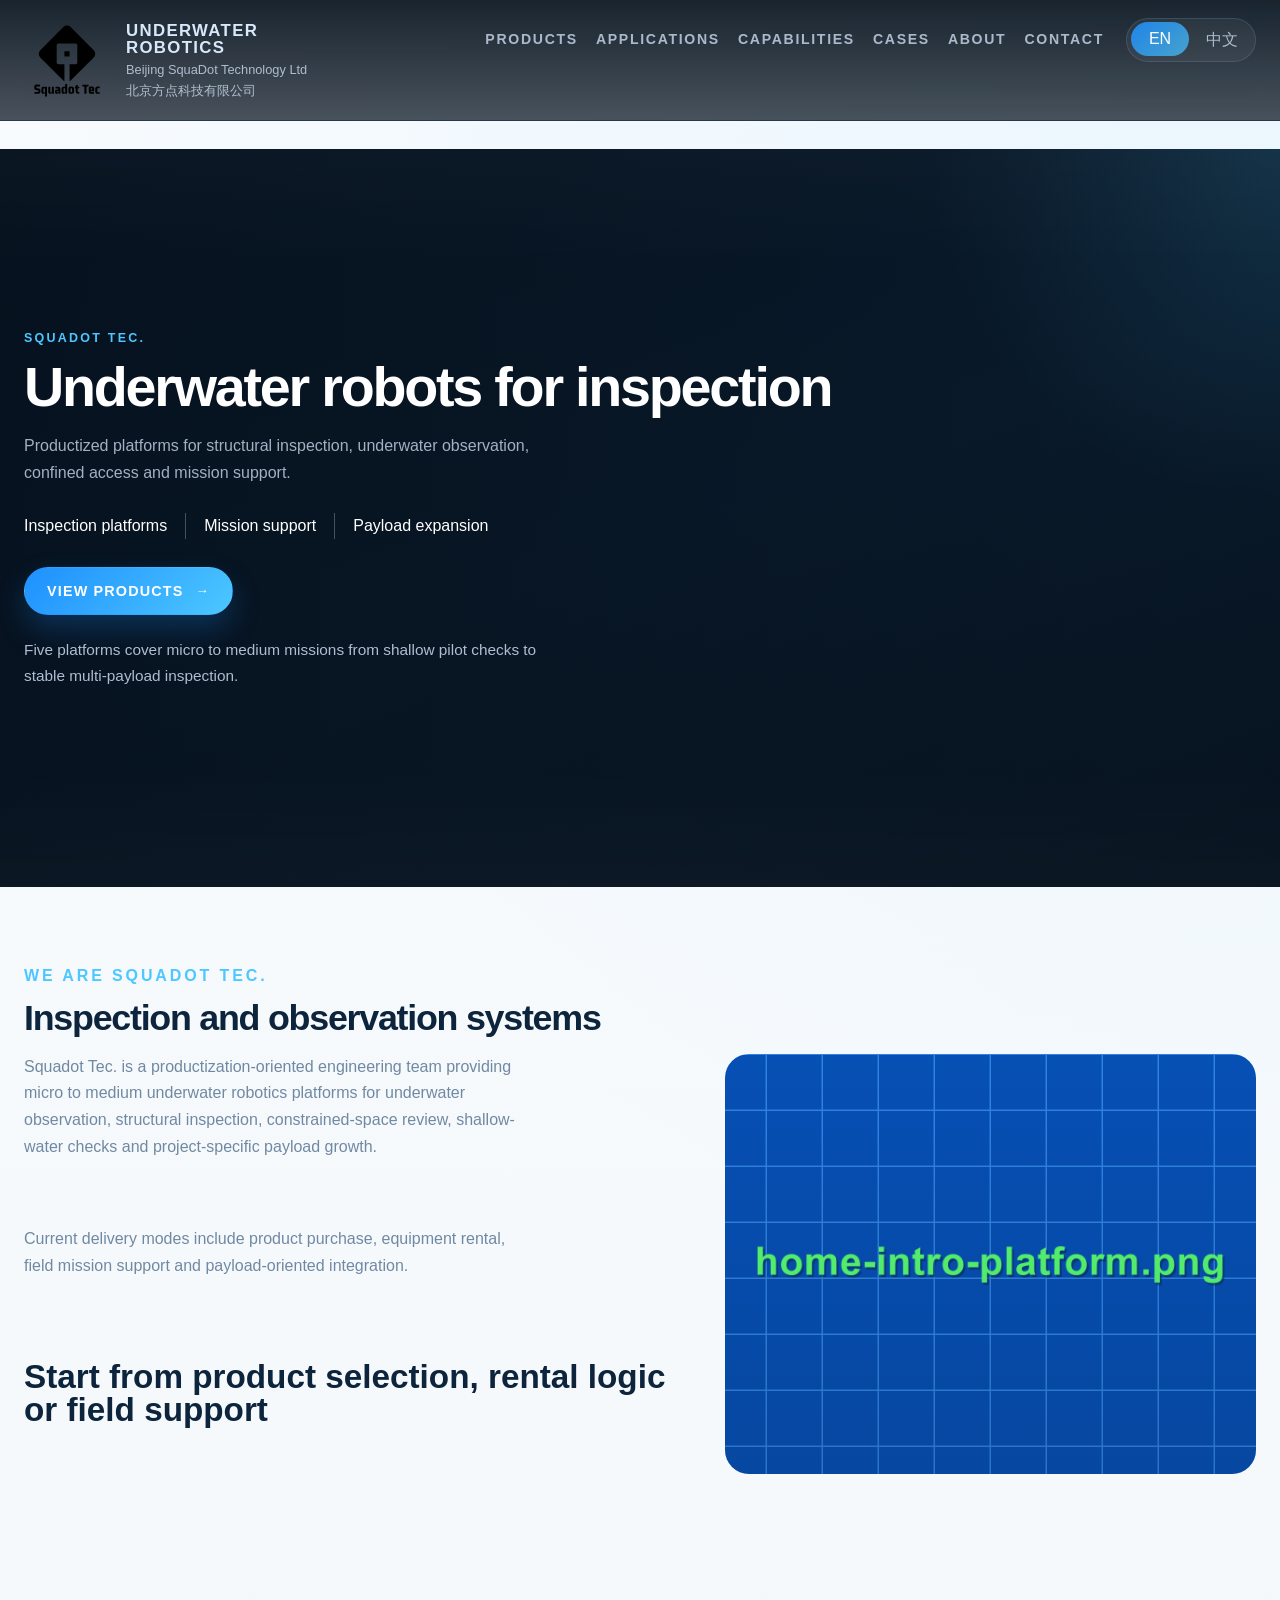
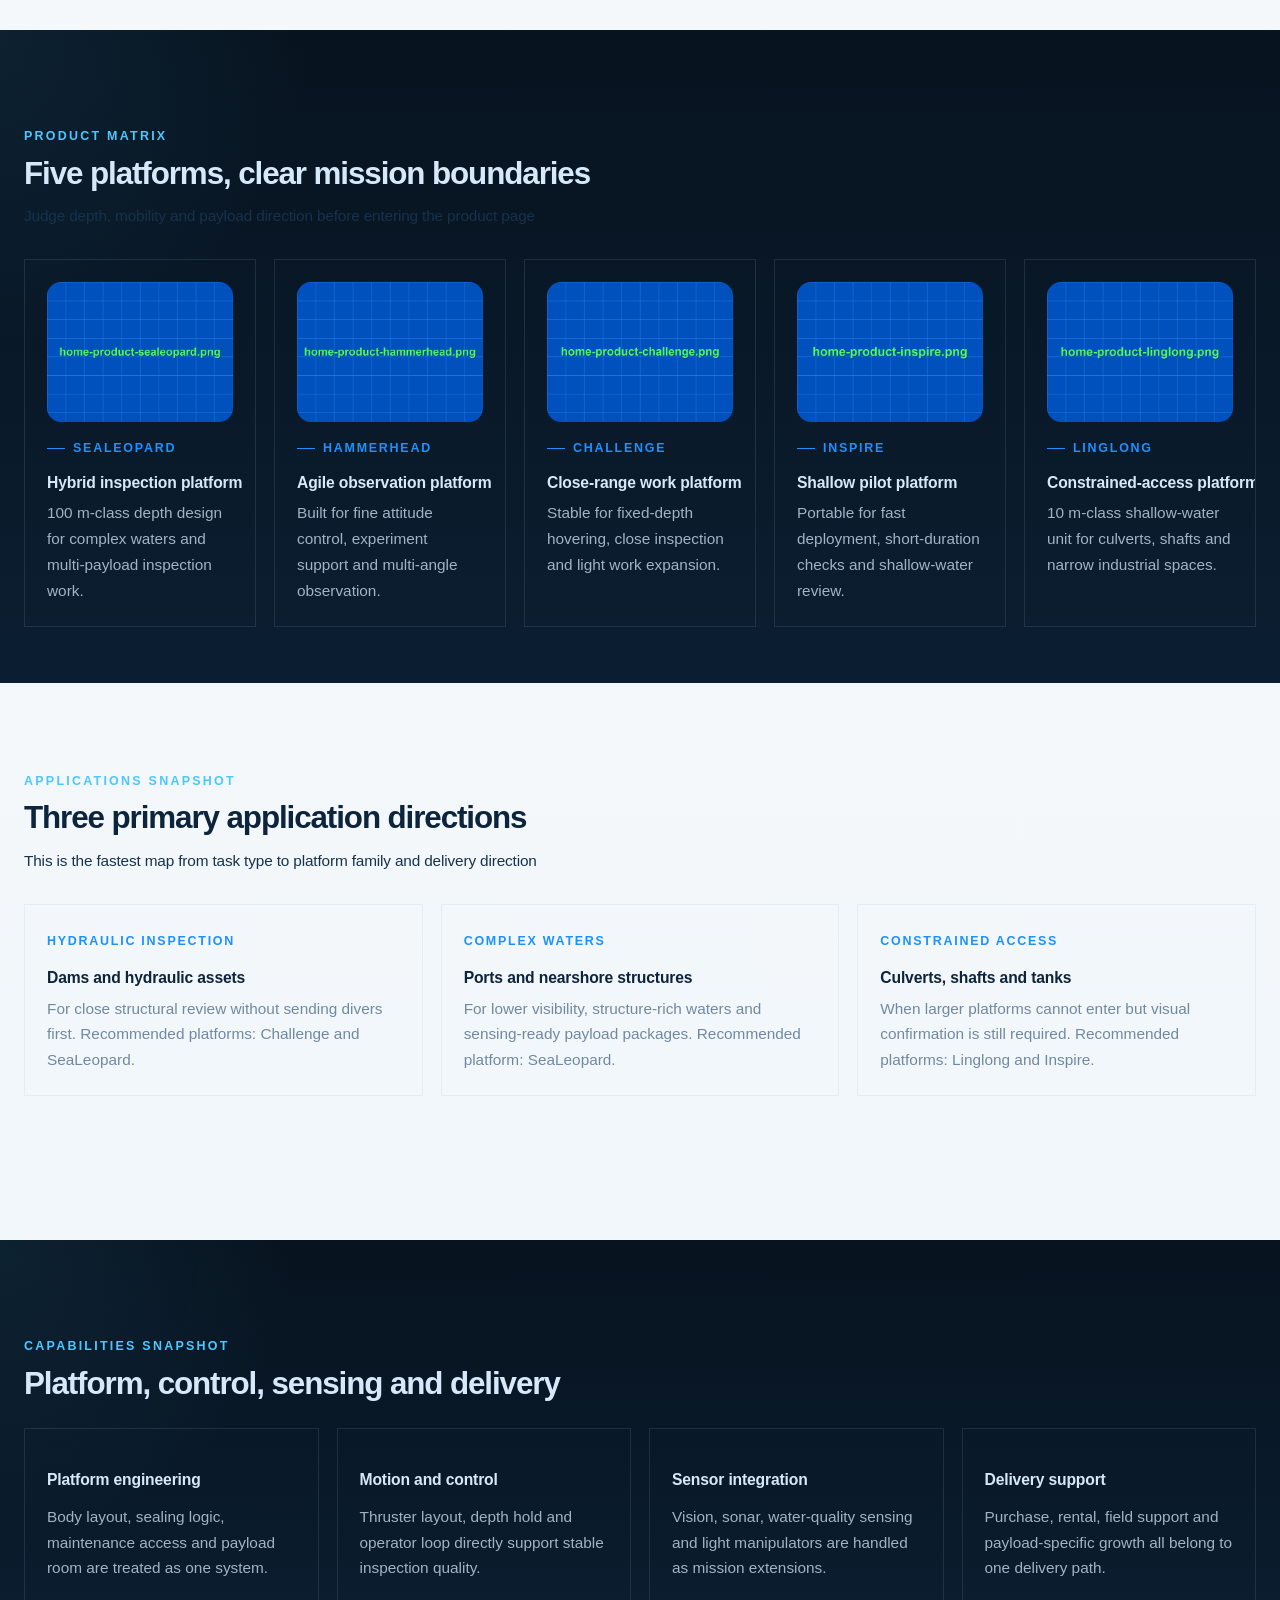
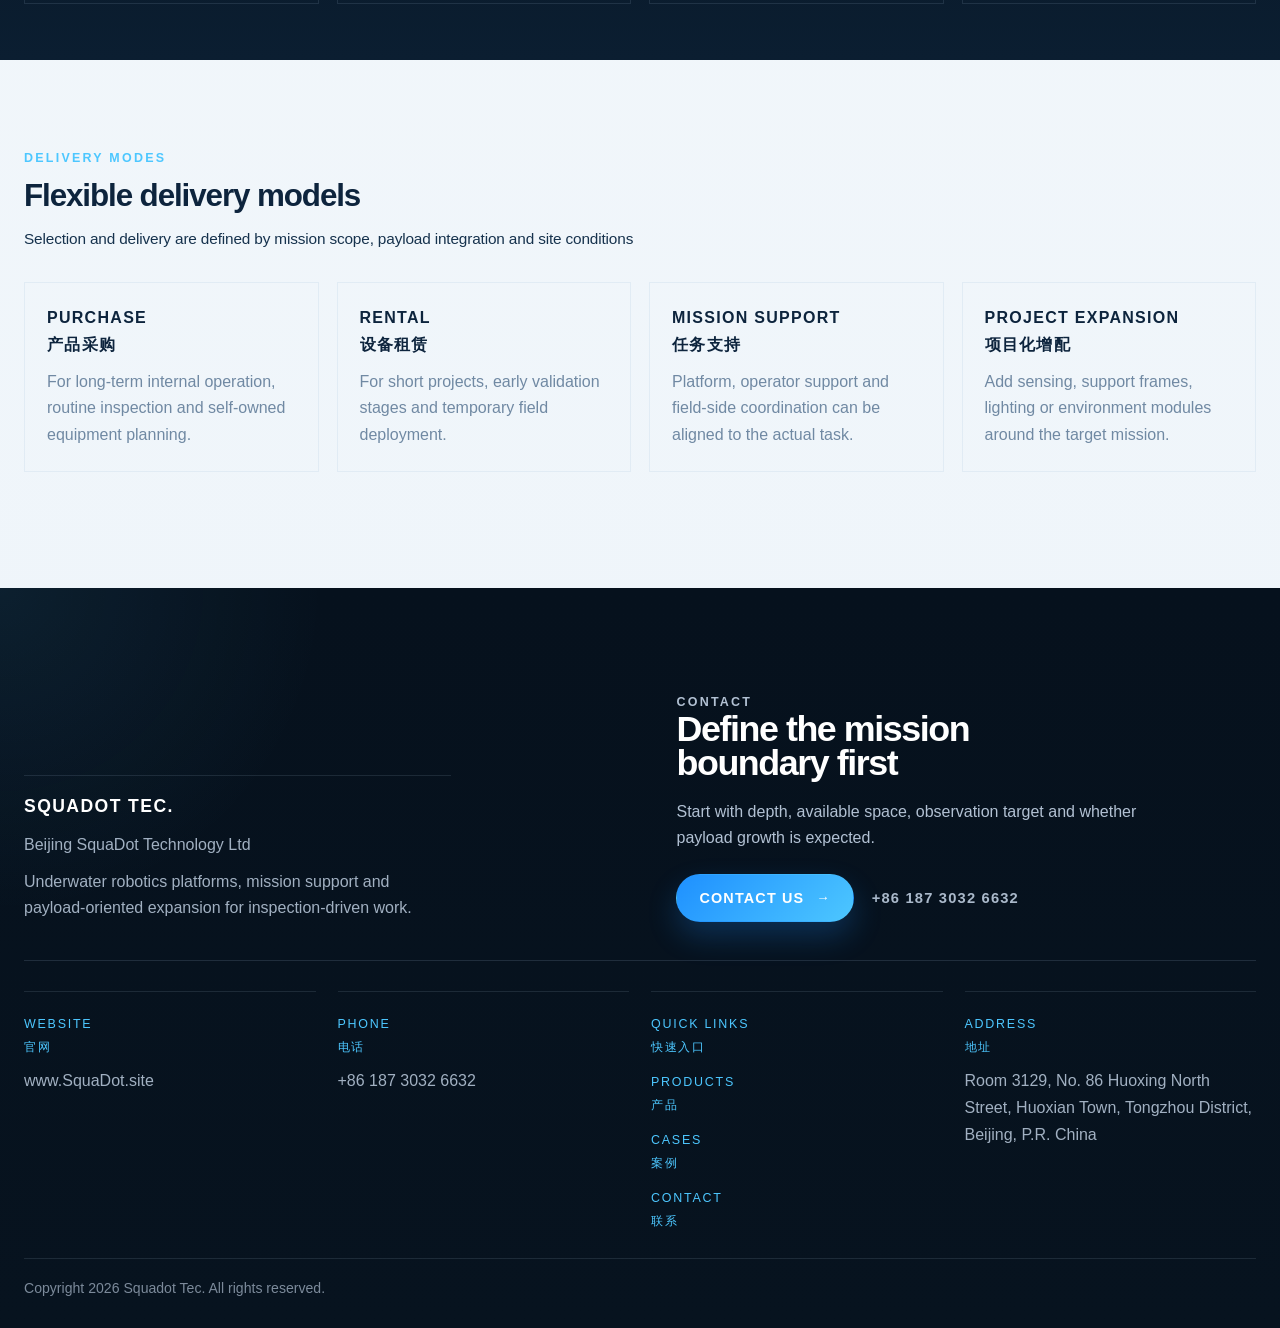
==== commit 364bd2c0: "replace pics" ====
--- a/index.html
+++ b/index.html
@@ -67,9 +67,9 @@
     <main>
       <section class="hero hero-home reveal">
         <div class="hero-slider" aria-hidden="true">
-          <div class="hero-slide"><img src="./assets/images/seal-hero.jpg" alt="" loading="eager" fetchpriority="high" decoding="async"></div>
-          <div class="hero-slide"><img src="./assets/images/seal-deploy.jpg" alt="" loading="eager" decoding="async"></div>
-          <div class="hero-slide"><img src="./assets/images/seal-detail.jpg" alt="" loading="eager" decoding="async"></div>
+          <div class="hero-slide"><img src="./assets/images/home/home-hero-slide-01.png" alt="" loading="eager" fetchpriority="high" decoding="async"></div>
+          <div class="hero-slide"><img src="./assets/images/home/home-hero-slide-02.png" alt="" loading="eager" decoding="async"></div>
+          <div class="hero-slide"><img src="./assets/images/home/home-hero-slide-03.png" alt="" loading="eager" decoding="async"></div>
         </div>
         <div class="hero-copy">
           <p class="eyebrow lang-en">Squadot Tec.</p>
@@ -123,7 +123,7 @@
               </div>
               <div class="intro-visual">
                 <div class="intro-frame">
-                  <img src="./assets/images/seal-lab.jpg" alt="Squadot engineering platform" loading="eager" decoding="async">
+                  <img src="./assets/images/home/home-intro-platform.png" alt="Squadot engineering platform" loading="eager" decoding="async">
                 </div>
               </div>
             </div>
@@ -143,7 +143,7 @@
           </div>
           <div class="product-grid">
             <a class="product-card" href="./products.html#sealeopard">
-              <div class="product-thumb"><img src="./assets/images/seal-hero.jpg" alt="SeaLeopard platform" loading="lazy" decoding="async"></div>
+              <div class="product-thumb"><img src="./assets/images/home/home-product-sealeopard.png" alt="SeaLeopard platform" loading="lazy" decoding="async"></div>
               <span class="card-label">SeaLeopard</span>
               <h3 class="lang-en">Hybrid inspection platform</h3>
               <h3 class="lang-zh">混合巡检平台</h3>
@@ -152,13 +152,7 @@
             </a>
 
             <a class="product-card" href="./products.html#hammerhead">
-              <div class="visual-placeholder">
-                <div>
-                  <strong>Hammerhead</strong>
-                  <span class="lang-en">Image pending</span>
-                  <span class="lang-zh">图片待更新</span>
-                </div>
-              </div>
+              <div class="product-thumb"><img src="./assets/images/home/home-product-hammerhead.png" alt="Hammerhead platform" loading="lazy" decoding="async"></div>
               <span class="card-label">Hammerhead</span>
               <h3 class="lang-en">Agile observation platform</h3>
               <h3 class="lang-zh">高机动观测平台</h3>
@@ -167,13 +161,7 @@
             </a>
 
             <a class="product-card" href="./products.html#challenge">
-              <div class="visual-placeholder">
-                <div>
-                  <strong>Challenge</strong>
-                  <span class="lang-en">Image pending</span>
-                  <span class="lang-zh">图片待更新</span>
-                </div>
-              </div>
+              <div class="product-thumb"><img src="./assets/images/home/home-product-challenge.png" alt="Challenge platform" loading="lazy" decoding="async"></div>
               <span class="card-label">Challenge</span>
               <h3 class="lang-en">Close-range work platform</h3>
               <h3 class="lang-zh">近距作业平台</h3>
@@ -182,13 +170,7 @@
             </a>
 
             <a class="product-card" href="./products.html#inspire">
-              <div class="visual-placeholder">
-                <div>
-                  <strong>Inspire</strong>
-                  <span class="lang-en">Image pending</span>
-                  <span class="lang-zh">图片待更新</span>
-                </div>
-              </div>
+              <div class="product-thumb"><img src="./assets/images/home/home-product-inspire.png" alt="Inspire platform" loading="lazy" decoding="async"></div>
               <span class="card-label">Inspire</span>
               <h3 class="lang-en">Shallow pilot platform</h3>
               <h3 class="lang-zh">浅水先导平台</h3>
@@ -197,7 +179,7 @@
             </a>
 
             <a class="product-card" href="./products.html#linglong">
-              <div class="product-thumb"><img src="./assets/images/linglong.jpg" alt="Linglong platform" loading="lazy" decoding="async"></div>
+              <div class="product-thumb"><img src="./assets/images/home/home-product-linglong.png" alt="Linglong platform" loading="lazy" decoding="async"></div>
               <span class="card-label">Linglong</span>
               <h3 class="lang-en">Constrained-access platform</h3>
               <h3 class="lang-zh">受限空间平台</h3>
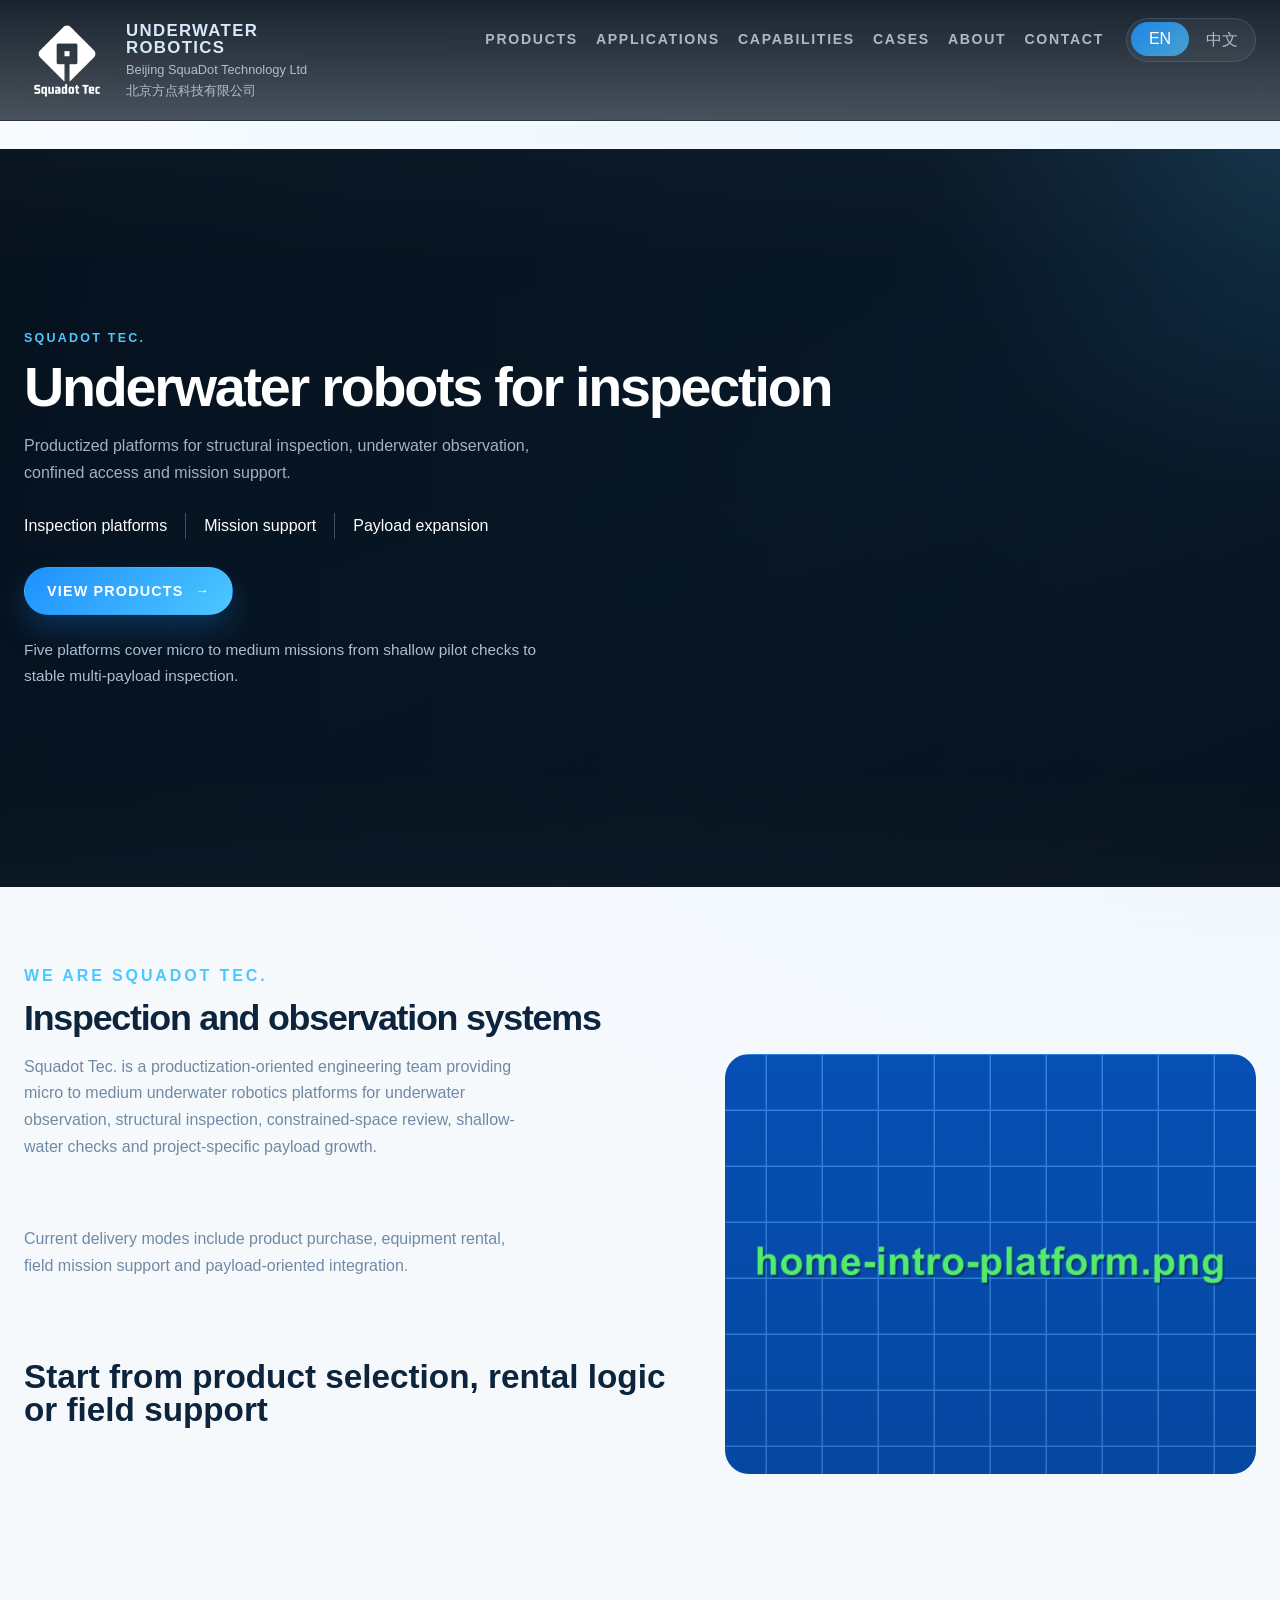
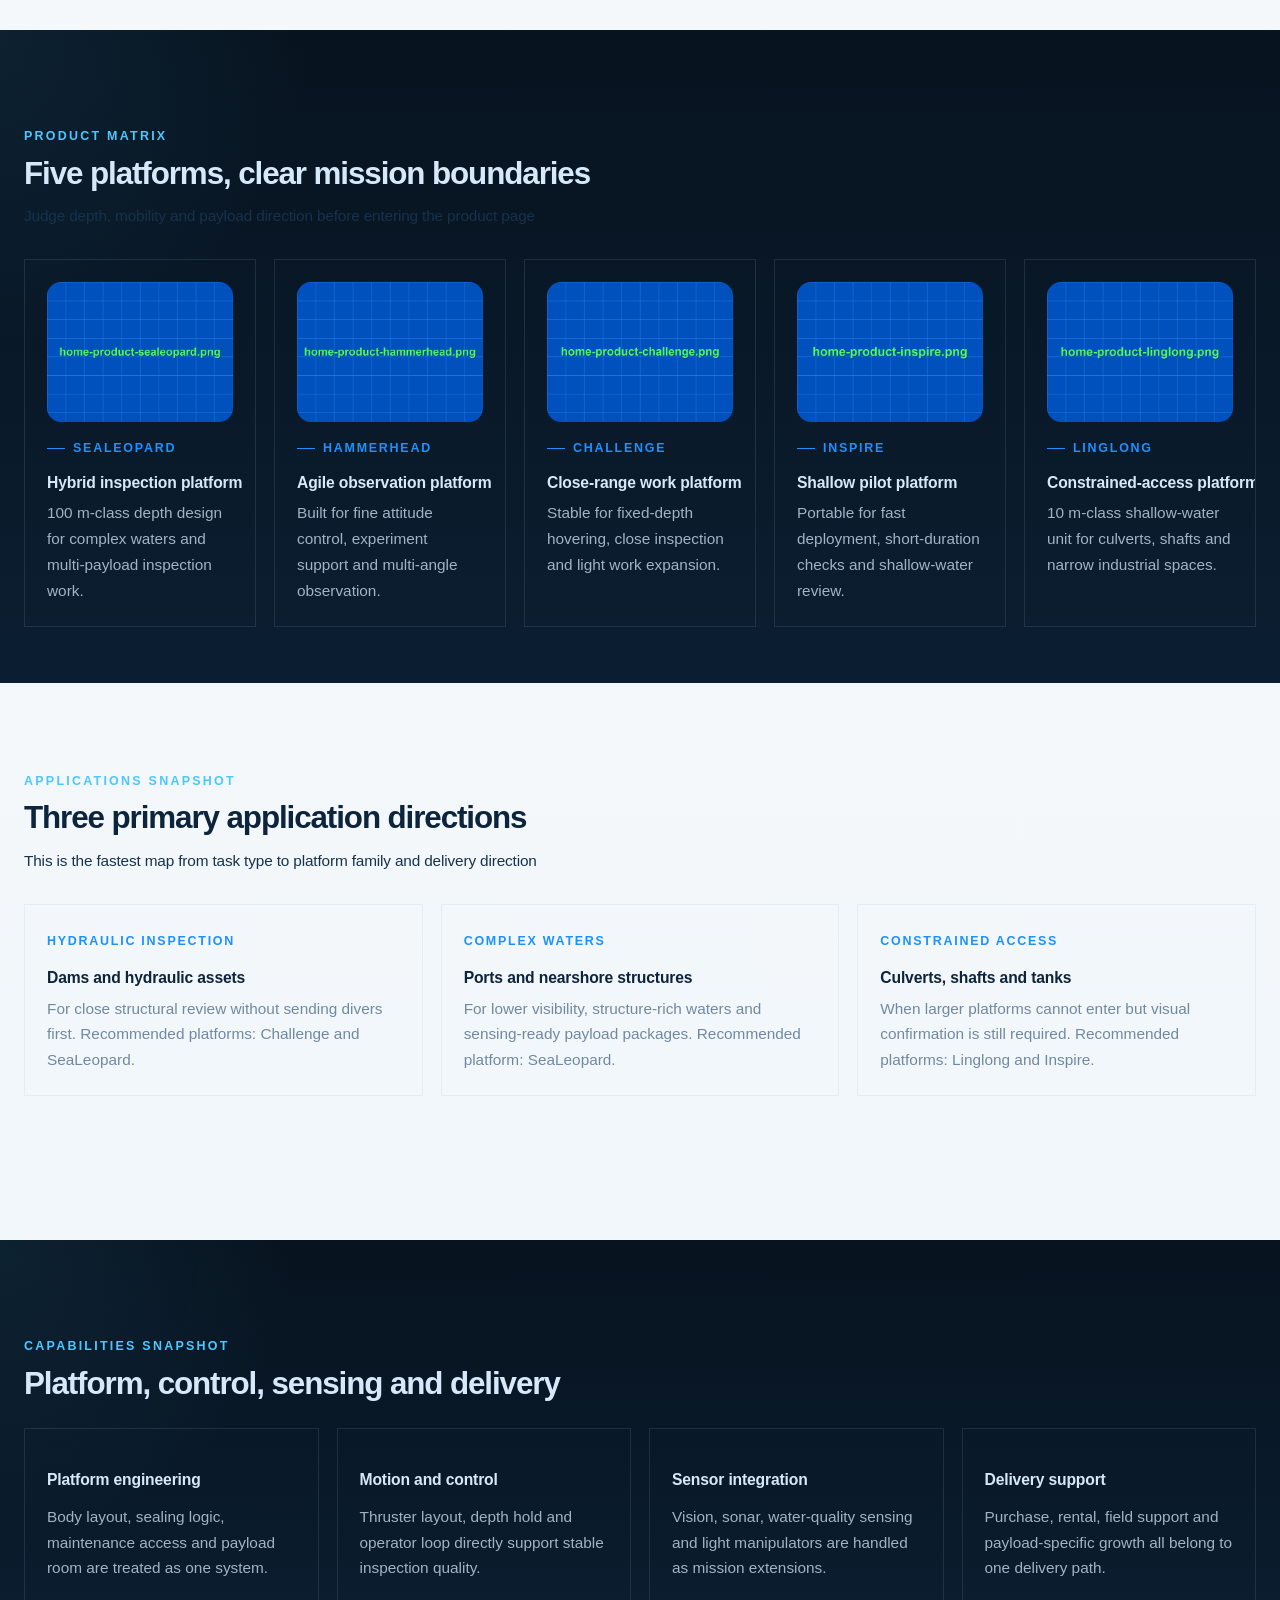
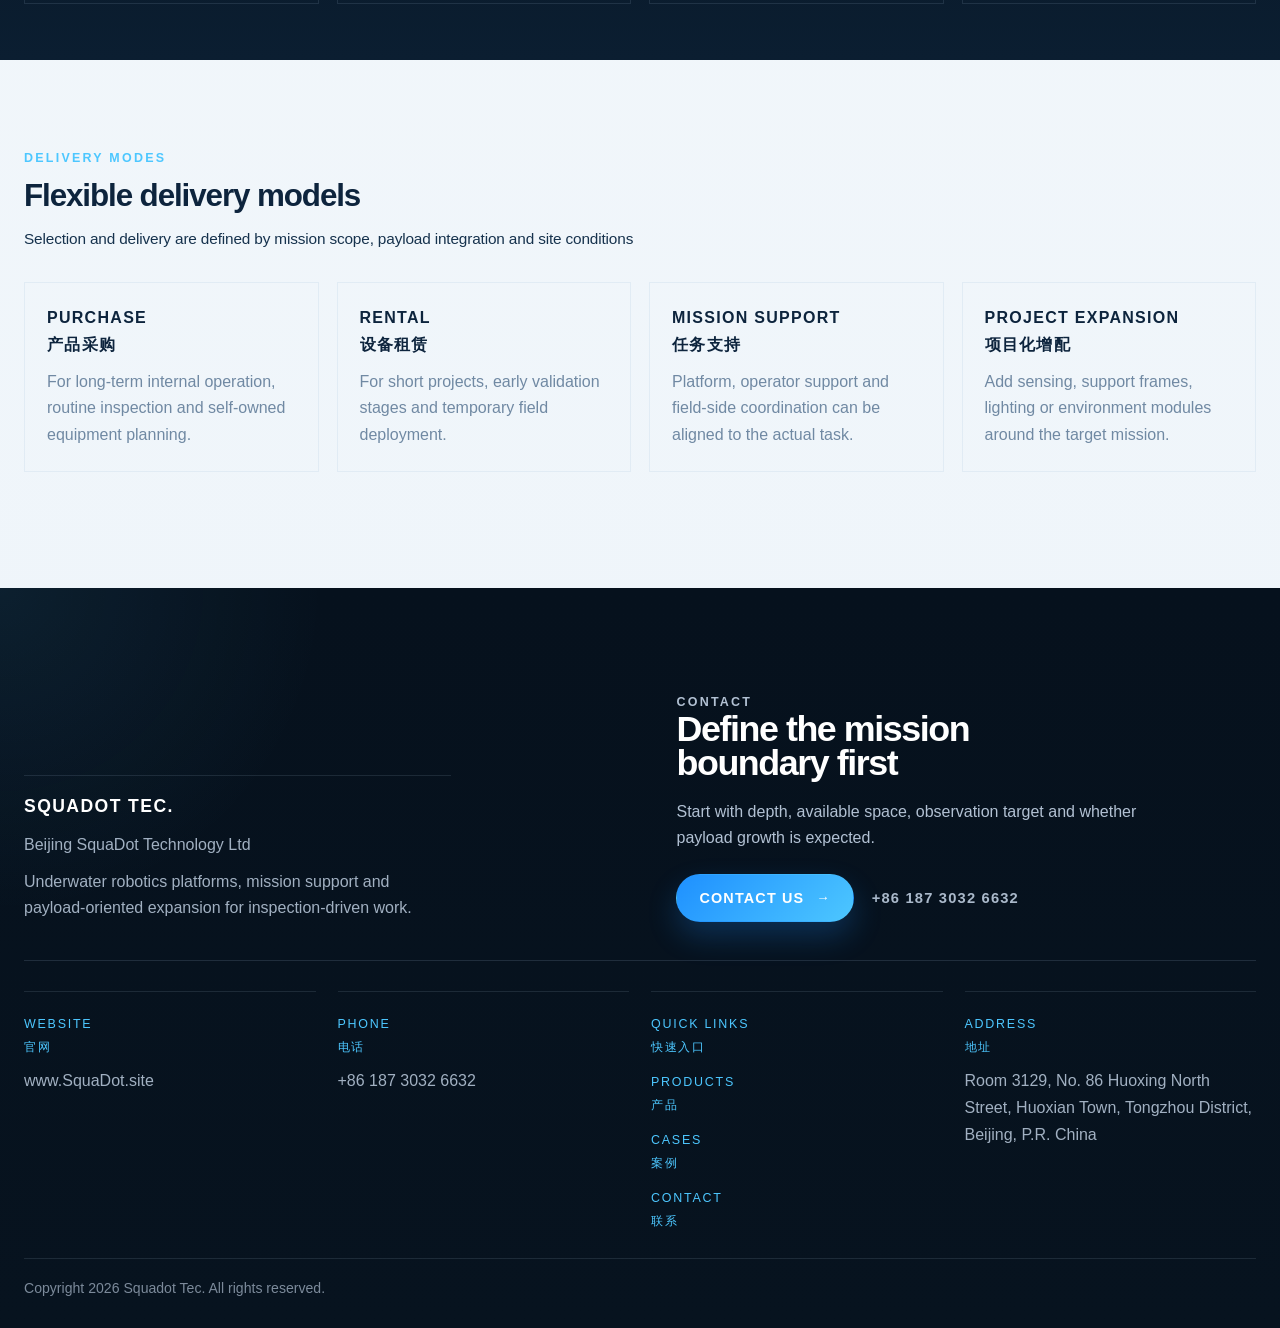
==== commit 7035676b: "white logo" ====
--- a/index.html
+++ b/index.html
@@ -29,8 +29,8 @@
       <div class="header-frame">
         <div class="header-grid">
           <a class="brand" href="./index.html" aria-label="Squadot Tec.">
-            <img class="brand-logo lang-en" src="./assets/brand/squadot-en.svg" alt="Squadot Tec." decoding="async">
-            <img class="brand-logo lang-zh" src="./assets/brand/squadot-zh.svg" alt="Squadot Tec." decoding="async">
+            <img class="brand-logo lang-en" src="./assets/brand/squadot-en.png" alt="Squadot Tec." decoding="async">
+            <img class="brand-logo lang-zh" src="./assets/brand/squadot-zh.png" alt="Squadot Tec." decoding="async">
             <div class="brand-copy">
               <strong class="lang-en">Underwater Robotics</strong>
               <strong class="lang-zh">水下机器人</strong>
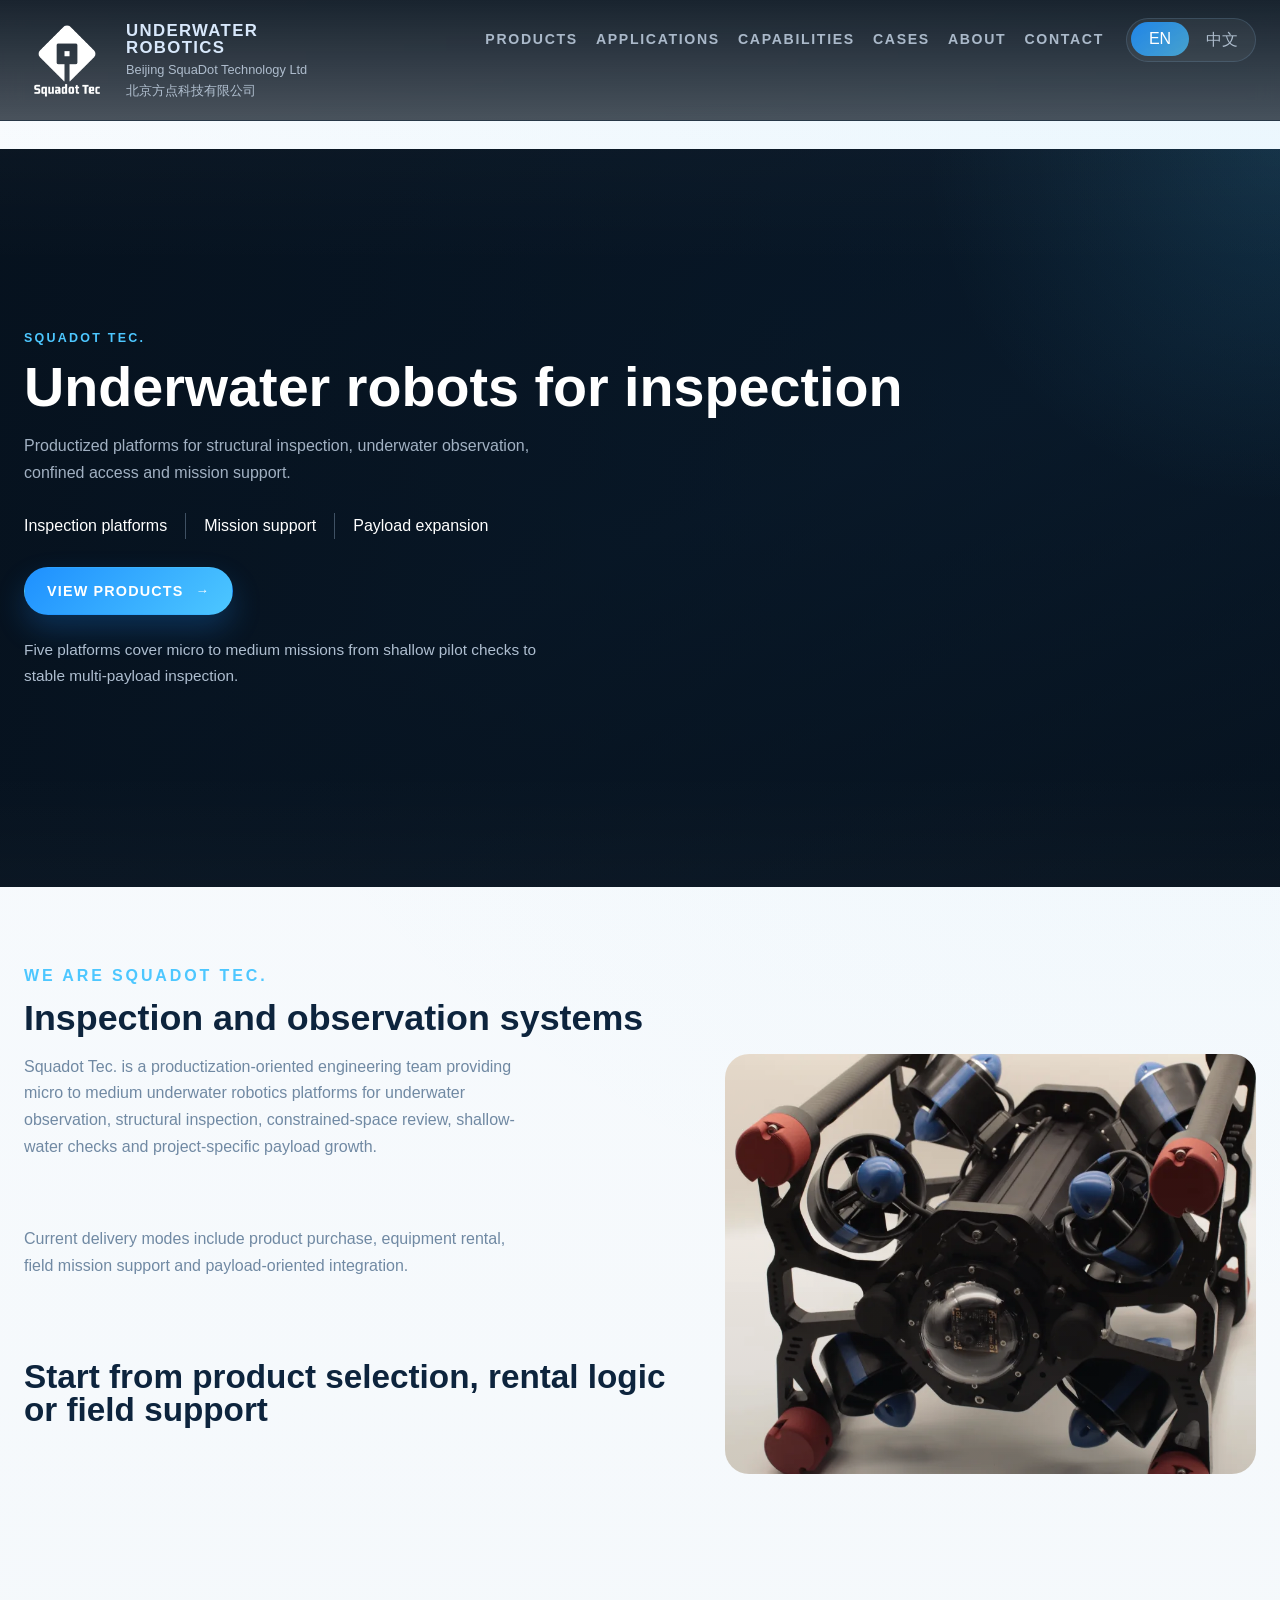
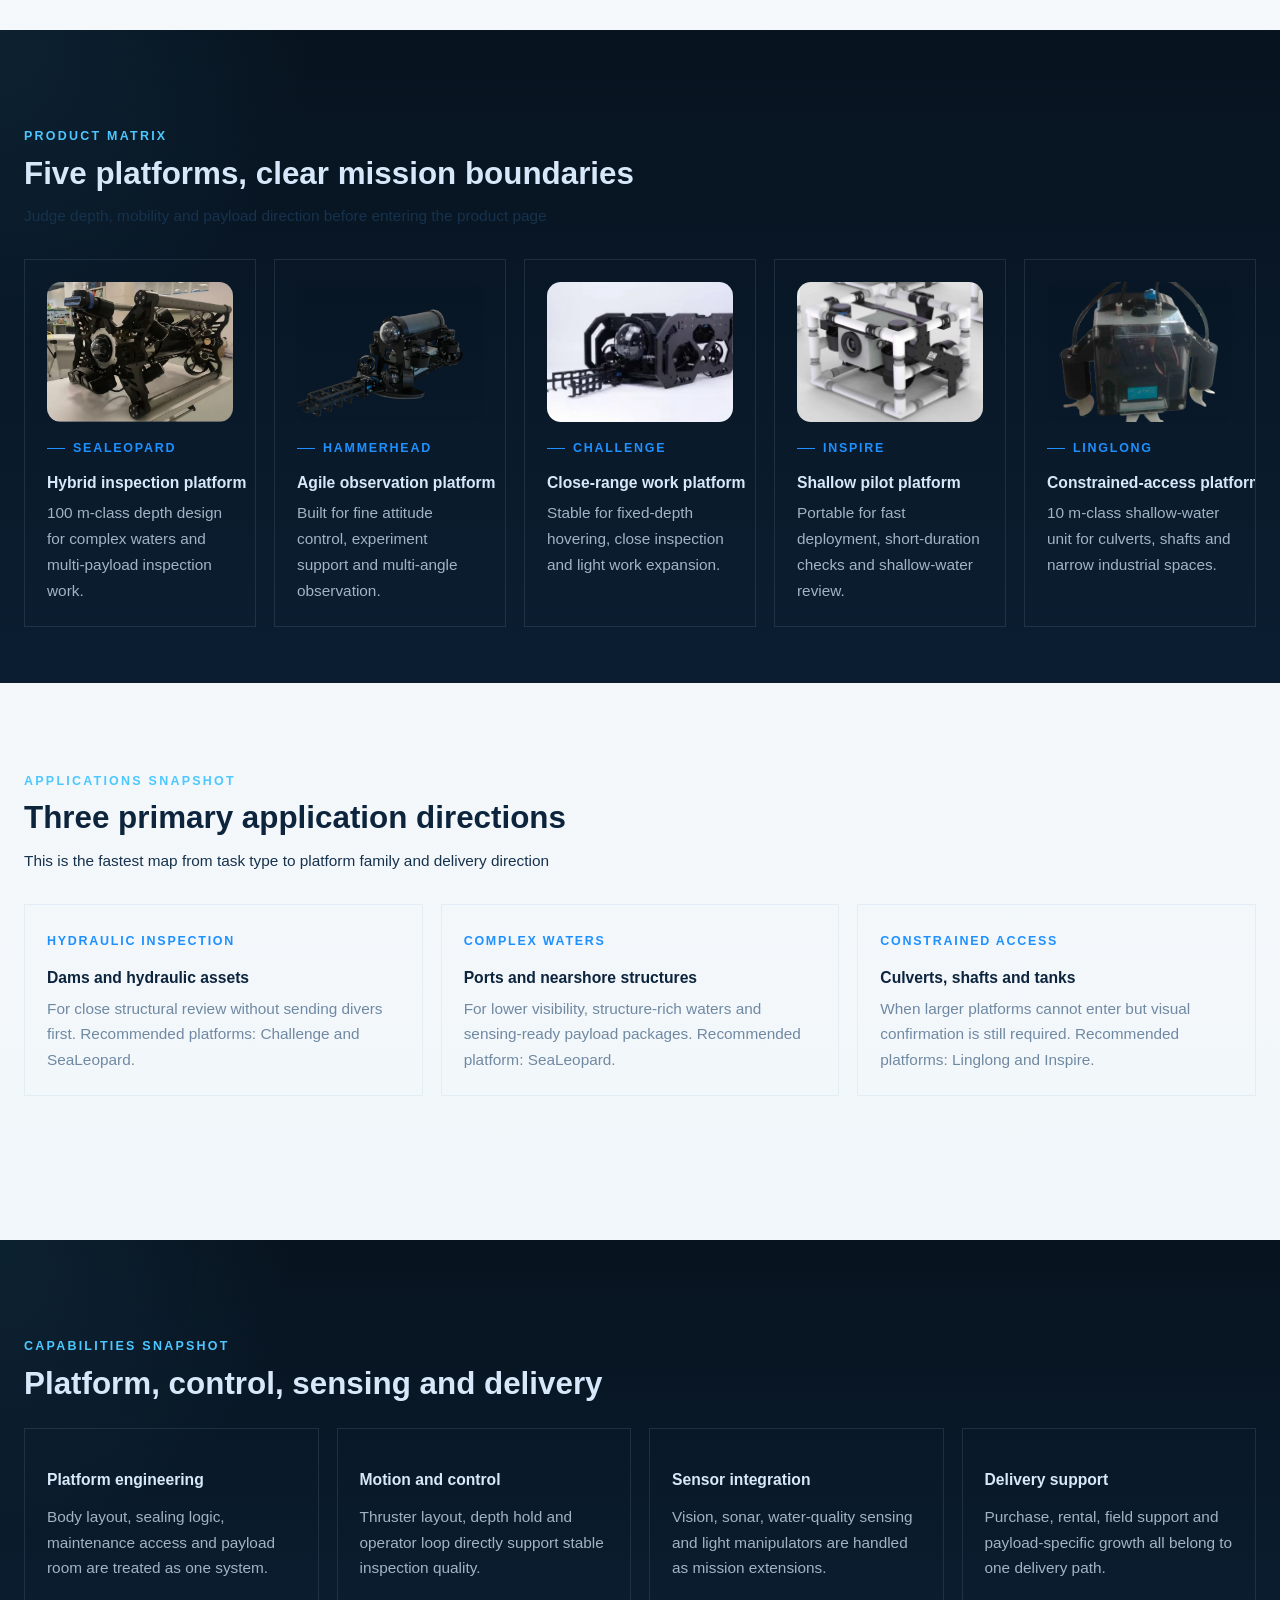
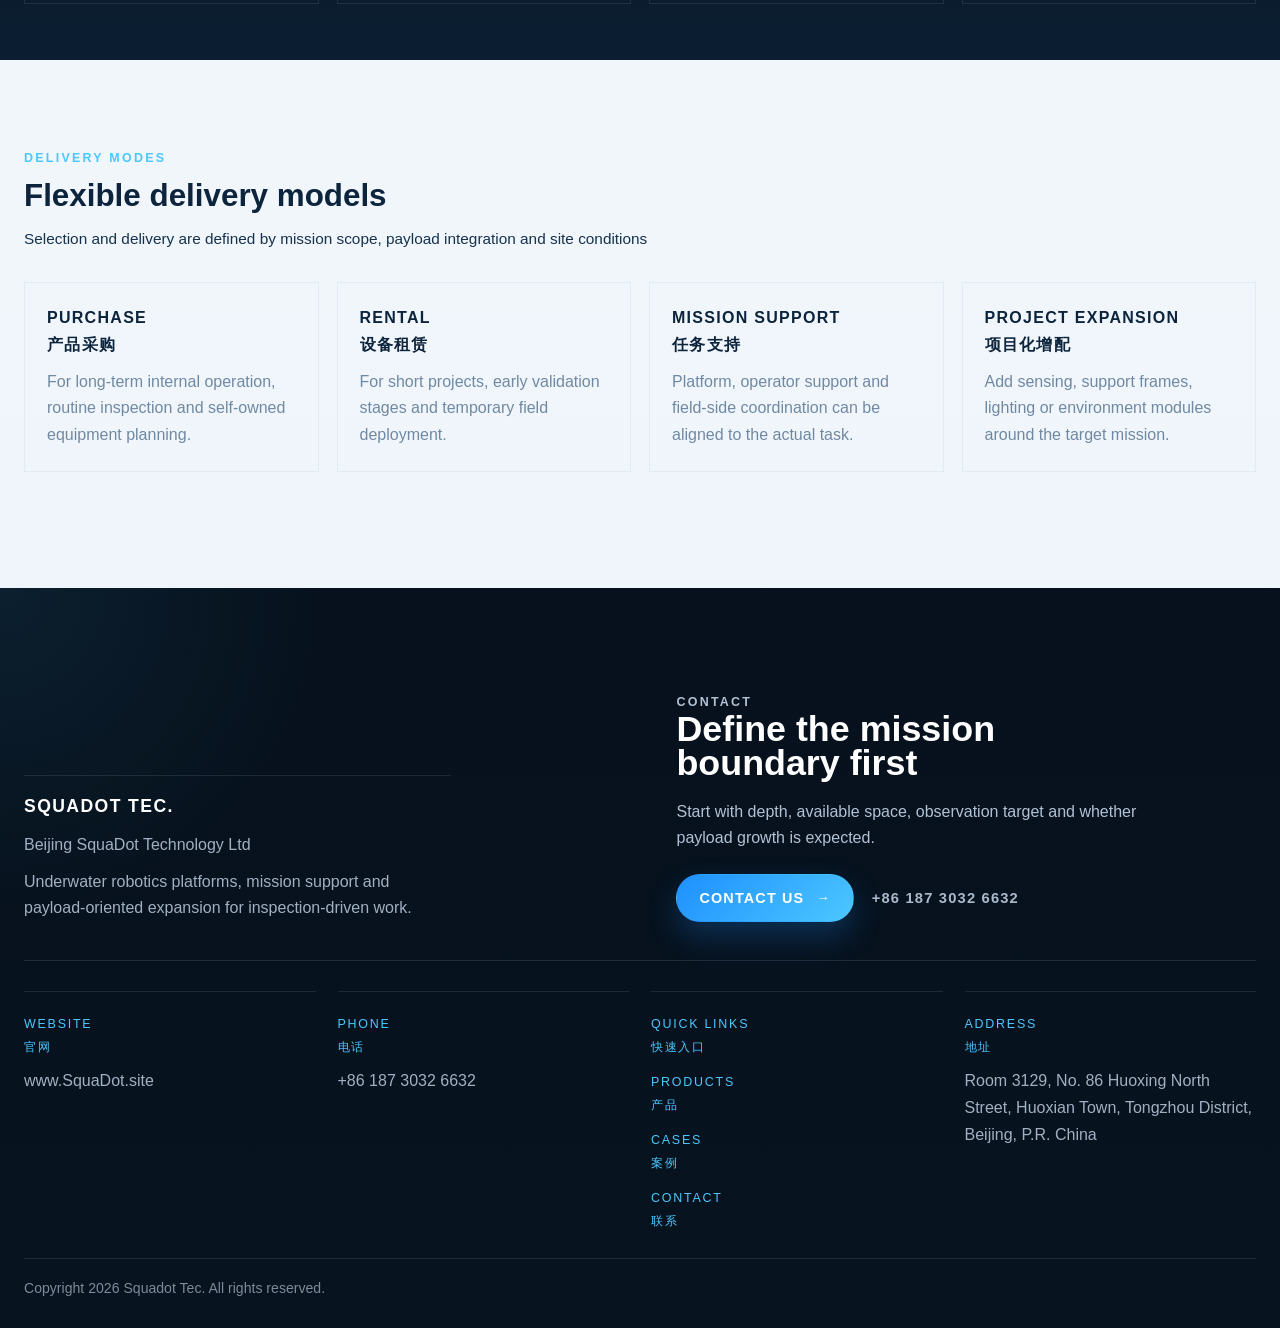
==== commit 96341bed: "update plan" ====
--- a/index.html
+++ b/index.html
@@ -29,8 +29,8 @@
       <div class="header-frame">
         <div class="header-grid">
           <a class="brand" href="./index.html" aria-label="Squadot Tec.">
-            <img class="brand-logo lang-en" src="./assets/brand/squadot-en.png" alt="Squadot Tec." decoding="async">
-            <img class="brand-logo lang-zh" src="./assets/brand/squadot-zh.png" alt="Squadot Tec." decoding="async">
+            <img class="brand-logo lang-en" src="./assets/brand/squadot-en.webp" alt="Squadot Tec." decoding="async" width="591" height="591" srcset="./assets/brand/squadot-en.webp 1x" sizes="86px">
+            <img class="brand-logo lang-zh" src="./assets/brand/squadot-zh.webp" alt="Squadot Tec." decoding="async" width="591" height="591" srcset="./assets/brand/squadot-zh.webp 1x" sizes="86px">
             <div class="brand-copy">
               <strong class="lang-en">Underwater Robotics</strong>
               <strong class="lang-zh">水下机器人</strong>
@@ -67,9 +67,9 @@
     <main>
       <section class="hero hero-home reveal">
         <div class="hero-slider" aria-hidden="true">
-          <div class="hero-slide"><img src="./assets/images/home/home-hero-slide-01.png" alt="" loading="eager" fetchpriority="high" decoding="async"></div>
-          <div class="hero-slide"><img src="./assets/images/home/home-hero-slide-02.png" alt="" loading="eager" decoding="async"></div>
-          <div class="hero-slide"><img src="./assets/images/home/home-hero-slide-03.png" alt="" loading="eager" decoding="async"></div>
+          <div class="hero-slide"><img src="./assets/images/home/home-hero-slide-01.webp" alt="" loading="eager" fetchpriority="high" decoding="async" srcset="./assets/images/home/home-hero-slide-01.webp 1x" sizes="100vw" width="1195" height="784"></div>
+          <div class="hero-slide"><img src="./assets/images/home/home-hero-slide-02.webp" alt="" loading="eager" decoding="async" srcset="./assets/images/home/home-hero-slide-02.webp 1x" sizes="100vw" width="616" height="445"></div>
+          <div class="hero-slide"><img src="./assets/images/home/home-hero-slide-03.webp" alt="" loading="eager" decoding="async" srcset="./assets/images/home/home-hero-slide-03.webp 1x" sizes="100vw" width="2112" height="1188"></div>
         </div>
         <div class="hero-copy">
           <p class="eyebrow lang-en">Squadot Tec.</p>
@@ -123,7 +123,7 @@
               </div>
               <div class="intro-visual">
                 <div class="intro-frame">
-                  <img src="./assets/images/home/home-intro-platform.png" alt="Squadot engineering platform" loading="eager" decoding="async">
+                  <img src="./assets/images/home/home-intro-platform.webp" alt="Squadot engineering platform" loading="eager" decoding="async" srcset="./assets/images/home/home-intro-platform.webp 1x" sizes="(max-width: 980px) 100vw, 48vw" width="863" height="852">
                 </div>
               </div>
             </div>
@@ -143,7 +143,7 @@
           </div>
           <div class="product-grid">
             <a class="product-card" href="./products.html#sealeopard">
-              <div class="product-thumb"><img src="./assets/images/home/home-product-sealeopard.png" alt="SeaLeopard platform" loading="lazy" decoding="async"></div>
+              <div class="product-thumb"><img src="./assets/images/home/home-product-sealeopard.webp" alt="SeaLeopard platform" loading="lazy" decoding="async" srcset="./assets/images/home/home-product-sealeopard.webp 1x" sizes="(max-width: 720px) 100vw, (max-width: 1160px) 50vw, 20vw" width="616" height="445"></div>
               <span class="card-label">SeaLeopard</span>
               <h3 class="lang-en">Hybrid inspection platform</h3>
               <h3 class="lang-zh">混合巡检平台</h3>
@@ -152,7 +152,7 @@
             </a>
 
             <a class="product-card" href="./products.html#hammerhead">
-              <div class="product-thumb"><img src="./assets/images/home/home-product-hammerhead.png" alt="Hammerhead platform" loading="lazy" decoding="async"></div>
+              <div class="product-thumb"><img src="./assets/images/home/home-product-hammerhead.webp" alt="Hammerhead platform" loading="lazy" decoding="async" srcset="./assets/images/home/home-product-hammerhead.webp 1x" sizes="(max-width: 720px) 100vw, (max-width: 1160px) 50vw, 20vw" width="647" height="432"></div>
               <span class="card-label">Hammerhead</span>
               <h3 class="lang-en">Agile observation platform</h3>
               <h3 class="lang-zh">高机动观测平台</h3>
@@ -161,7 +161,7 @@
             </a>
 
             <a class="product-card" href="./products.html#challenge">
-              <div class="product-thumb"><img src="./assets/images/home/home-product-challenge.png" alt="Challenge platform" loading="lazy" decoding="async"></div>
+              <div class="product-thumb"><img src="./assets/images/home/home-product-challenge.webp" alt="Challenge platform" loading="lazy" decoding="async" srcset="./assets/images/home/home-product-challenge.webp 1x" sizes="(max-width: 720px) 100vw, (max-width: 1160px) 50vw, 20vw" width="236" height="161"></div>
               <span class="card-label">Challenge</span>
               <h3 class="lang-en">Close-range work platform</h3>
               <h3 class="lang-zh">近距作业平台</h3>
@@ -170,7 +170,7 @@
             </a>
 
             <a class="product-card" href="./products.html#inspire">
-              <div class="product-thumb"><img src="./assets/images/home/home-product-inspire.png" alt="Inspire platform" loading="lazy" decoding="async"></div>
+              <div class="product-thumb"><img src="./assets/images/home/home-product-inspire.webp" alt="Inspire platform" loading="lazy" decoding="async" srcset="./assets/images/home/home-product-inspire.webp 1x" sizes="(max-width: 720px) 100vw, (max-width: 1160px) 50vw, 20vw" width="760" height="579"></div>
               <span class="card-label">Inspire</span>
               <h3 class="lang-en">Shallow pilot platform</h3>
               <h3 class="lang-zh">浅水先导平台</h3>
@@ -179,7 +179,7 @@
             </a>
 
             <a class="product-card" href="./products.html#linglong">
-              <div class="product-thumb"><img src="./assets/images/home/home-product-linglong.png" alt="Linglong platform" loading="lazy" decoding="async"></div>
+              <div class="product-thumb"><img src="./assets/images/home/home-product-linglong.webp" alt="Linglong platform" loading="lazy" decoding="async" srcset="./assets/images/home/home-product-linglong.webp 1x" sizes="(max-width: 720px) 100vw, (max-width: 1160px) 50vw, 20vw" width="450" height="430"></div>
               <span class="card-label">Linglong</span>
               <h3 class="lang-en">Constrained-access platform</h3>
               <h3 class="lang-zh">受限空间平台</h3>
@@ -365,6 +365,7 @@
     </footer>
   </div>
 
+  <script src="./i18n.js"></script>
   <script src="./script.js"></script>
 </body>
 </html>
--- a/styles.css
+++ b/styles.css
@@ -455,7 +455,33 @@
 .intro-copy h2 {
   margin: 0;
   line-height: 0.94;
-  letter-spacing: -0.04em;
+  letter-spacing: 0;
+}
+
+html[data-lang="zh"] .hero h1,
+html[data-lang="zh"] .section-heading h2,
+html[data-lang="zh"] .panel-copy h2,
+html[data-lang="zh"] .stack-copy h2,
+html[data-lang="zh"] .cta-band h2,
+html[data-lang="zh"] .intro-copy h2,
+html[data-lang="zh"] .footer-contact-callout h2,
+html[data-lang="zh"] .product-card h3,
+html[data-lang="zh"] .info-card h3 {
+  font-family: "Microsoft YaHei UI", "Noto Sans SC", "Segoe UI", sans-serif;
+  font-weight: 700;
+  letter-spacing: 0;
+  line-height: 1.08;
+}
+
+html[data-lang="en"] .hero h1,
+html[data-lang="en"] .section-heading h2,
+html[data-lang="en"] .panel-copy h2,
+html[data-lang="en"] .stack-copy h2,
+html[data-lang="en"] .cta-band h2,
+html[data-lang="en"] .intro-copy h2,
+html[data-lang="en"] .footer-contact-callout h2 {
+  font-family: var(--nav-font);
+  letter-spacing: 0;
 }
 
 .hero-home h1 {
@@ -468,6 +494,42 @@
   max-width: 15ch;
   font-size: clamp(2.3rem, 4vw, 4.1rem);
   color: var(--ink-on-dark);
+}
+
+html[data-lang="en"] .hero-home h1 {
+  max-width: 15ch;
+}
+
+html[data-lang="zh"] .hero-home h1 {
+  max-width: 12em;
+  font-size: clamp(2.8rem, 4.2vw, 4.4rem);
+}
+
+html[data-lang="en"] .hero-page h1 {
+  max-width: 17ch;
+}
+
+html[data-lang="zh"] .hero-page h1 {
+  max-width: 13em;
+  font-size: clamp(2.1rem, 3.35vw, 3.45rem);
+}
+
+html[data-lang="zh"] .section-heading h2,
+html[data-lang="zh"] .intro-copy h2,
+html[data-lang="zh"] .panel-copy h2,
+html[data-lang="zh"] .stack-copy h2,
+html[data-lang="zh"] .cta-band h2,
+html[data-lang="zh"] .footer-contact-callout h2 {
+  max-width: 13em;
+}
+
+html[data-lang="en"] .section-heading h2,
+html[data-lang="en"] .intro-copy h2,
+html[data-lang="en"] .panel-copy h2,
+html[data-lang="en"] .stack-copy h2,
+html[data-lang="en"] .cta-band h2,
+html[data-lang="en"] .footer-contact-callout h2 {
+  max-width: 18ch;
 }
 
 .hero-text,
@@ -549,7 +611,7 @@
 body[data-page="home"] .section-heading h2,
 body[data-page="home"] .intro-copy h2,
 body[data-page="home"] .contact-closure-copy h2 {
-  letter-spacing: -0.035em;
+  letter-spacing: 0;
 }
 
 body[data-page="home"] .hero-copy > .eyebrow,
@@ -885,7 +947,7 @@
   font-family: var(--nav-font);
   font-size: clamp(2.2rem, 3.2vw, 3.4rem);
   line-height: 0.94;
-  letter-spacing: -0.04em;
+  letter-spacing: 0;
 }
 
 .intro-copy p,
@@ -1254,6 +1316,10 @@
   padding: 36px 0 40px;
 }
 
+body[data-page="products"] .product-panel {
+  align-items: center;
+}
+
 body[data-page="products"] .product-panel + .product-panel,
 body[data-page="applications"] .stack-block + .stack-block,
 body[data-page="cases"] .stack-block + .stack-block {
@@ -1305,7 +1371,7 @@
 body[data-page="cases"] .stack-copy h2 {
   max-width: 16ch;
   font-size: clamp(1.7rem, 2.6vw, 2.4rem);
-  letter-spacing: -0.03em;
+  letter-spacing: 0;
 }
 
 .stack-copy h3 {
@@ -1511,7 +1577,7 @@
 }
 
 .section-note-inline {
-  letter-spacing: -0.01em;
+  letter-spacing: 0;
 }
 
 .site-footer {
@@ -1572,7 +1638,7 @@
   font-family: var(--nav-font);
   font-size: clamp(2rem, 2.8vw, 3.1rem);
   line-height: 0.94;
-  letter-spacing: -0.04em;
+  letter-spacing: 0;
   color: #ffffff;
 }
 
@@ -1977,7 +2043,7 @@
   body[data-page="home"] .applications-grid .product-card h3,
   body[data-page="home"] .capability-grid .info-card h3 {
     font-size: 0.98rem;
-    letter-spacing: -0.01em;
+    letter-spacing: 0;
   }
 }
 
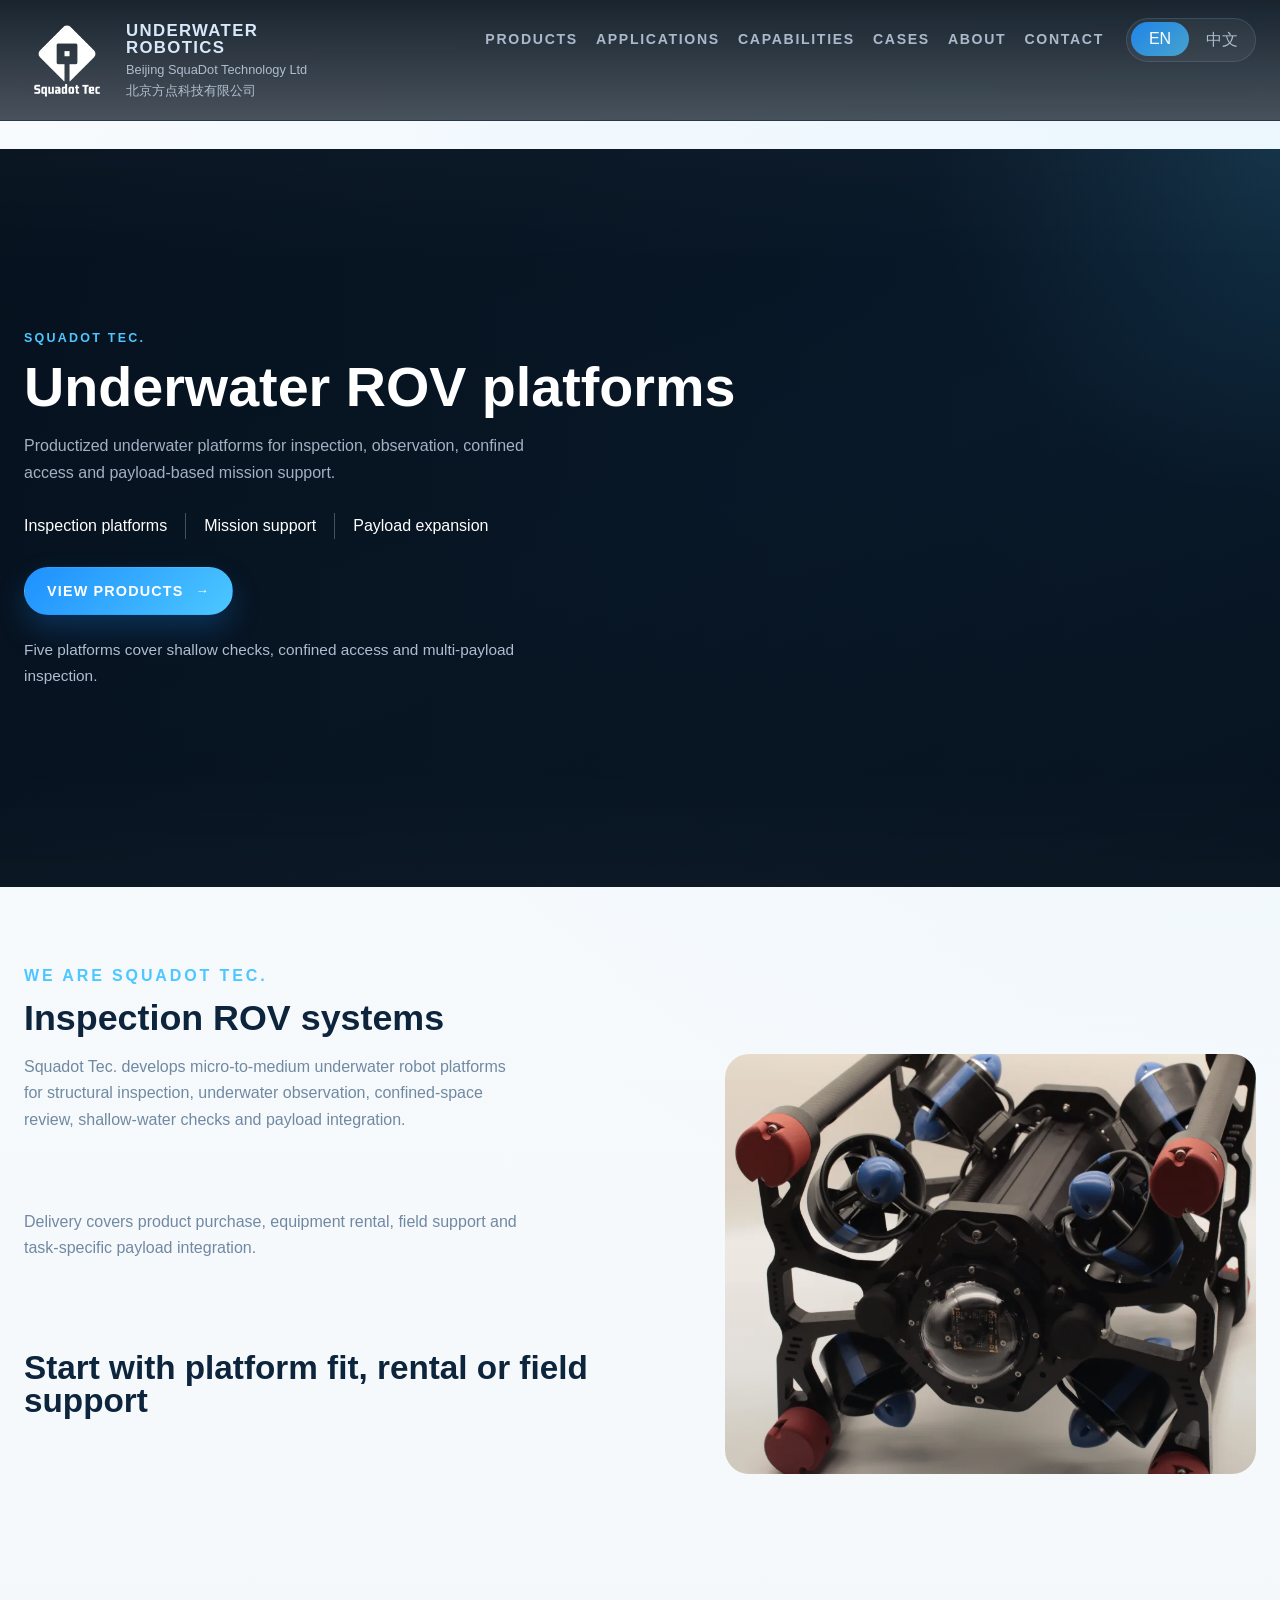
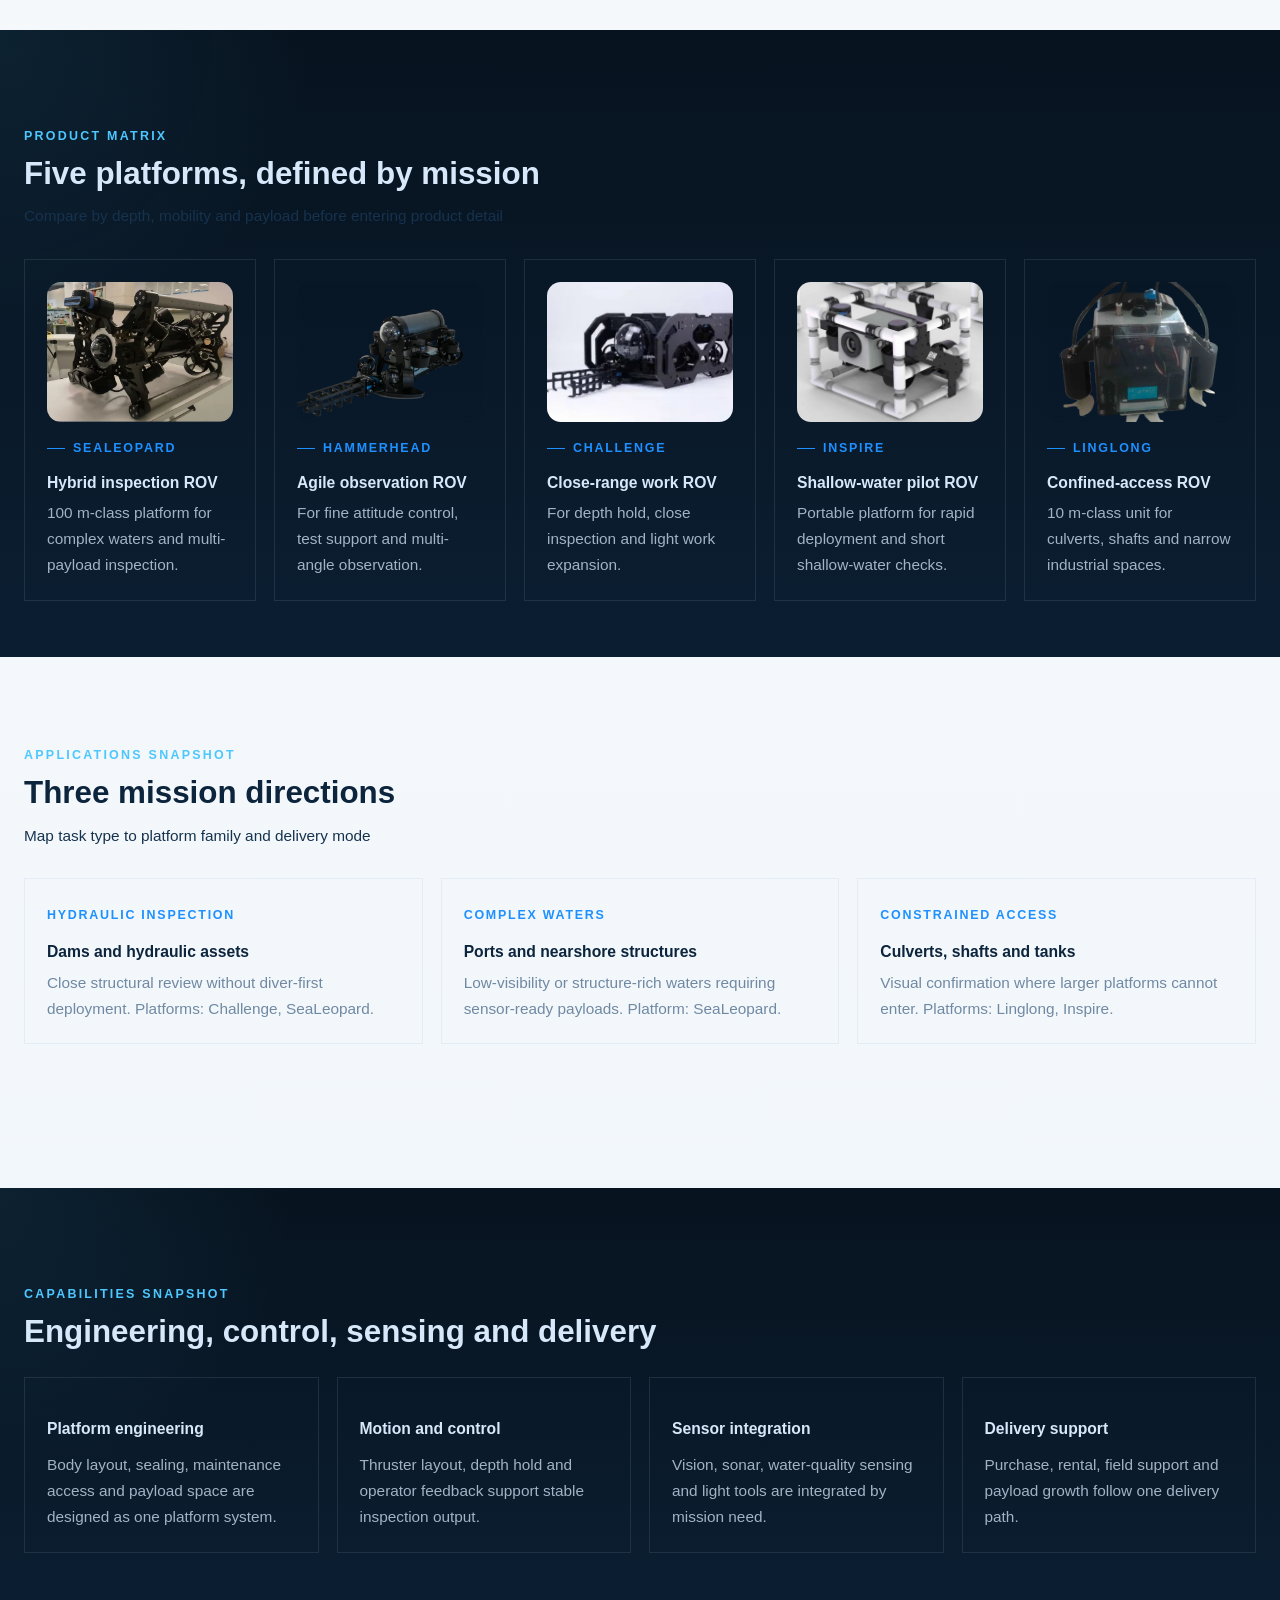
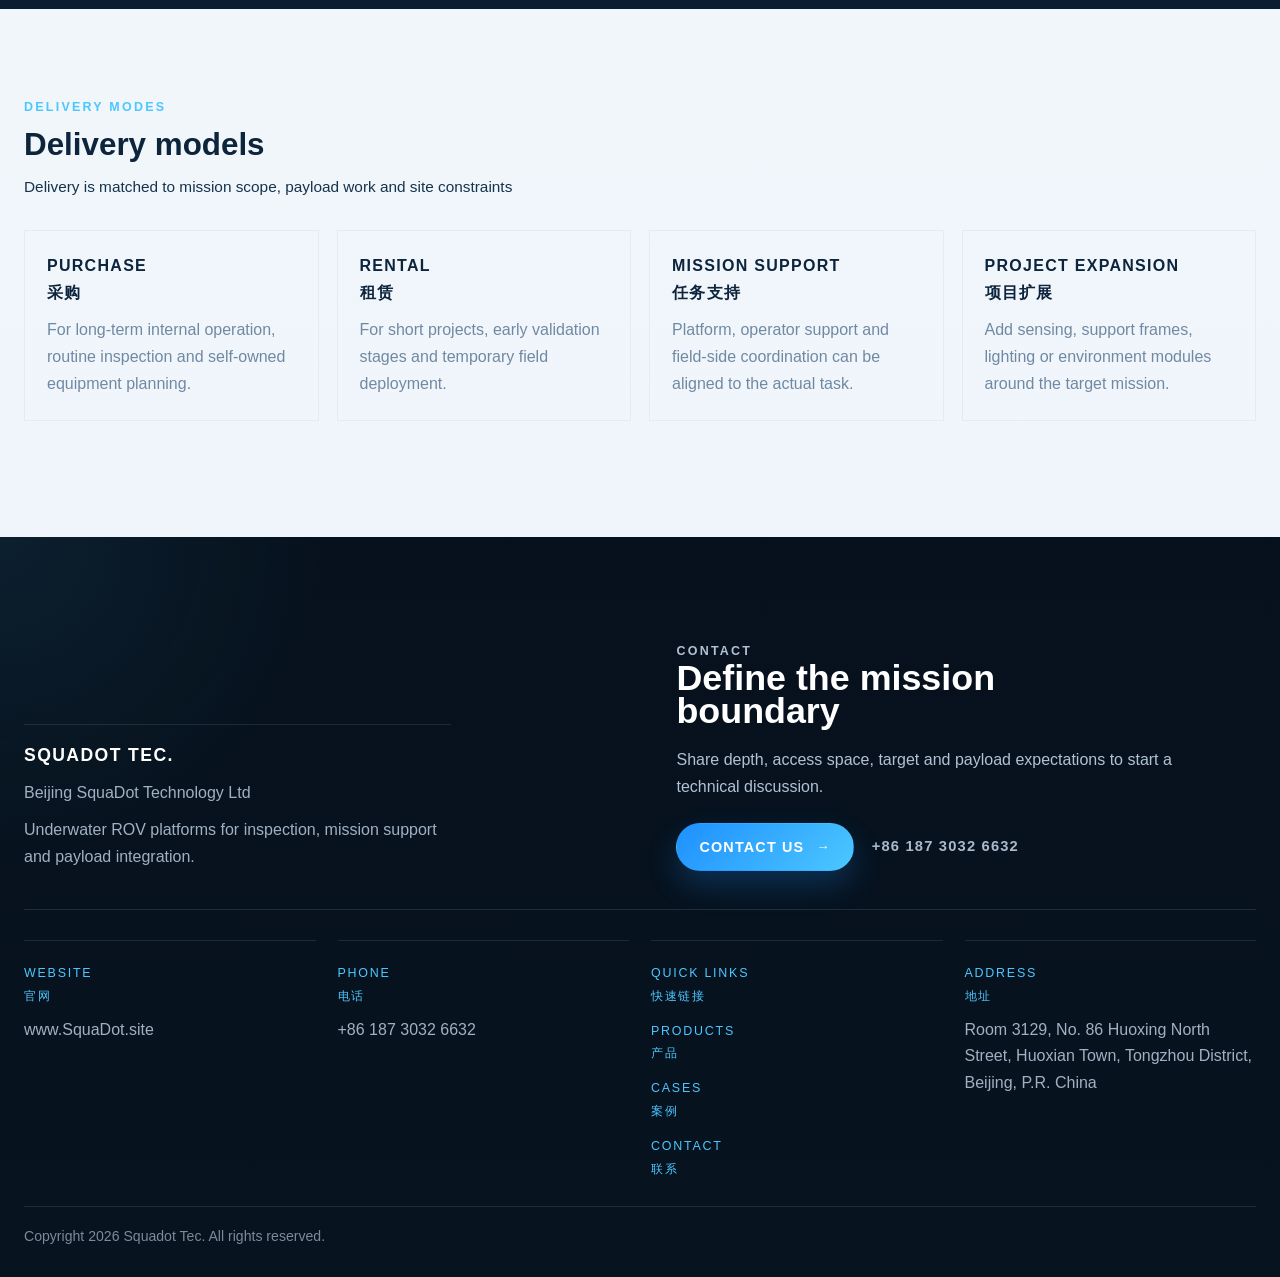
==== commit 86778b8b: "zip" ====
--- a/index.html
+++ b/index.html
@@ -4,14 +4,14 @@
   <meta charset="UTF-8">
   <meta http-equiv="Content-Type" content="text/html; charset=UTF-8">
   <meta name="viewport" content="width=device-width, initial-scale=1.0">
-  <title>Squadot Tec. | Underwater Inspection Robotics</title>
+  <title>Squadot Tec. | Underwater ROV Platforms</title>
   <meta
     id="page-description"
     name="description"
-    content="Squadot Tec. provides underwater robotics platforms for inspection, observation, confined access and mission support."
+    content="Squadot Tec. develops productized underwater ROV platforms for inspection, observation, confined access and payload-based mission support."
   >
-  <meta id="og-title" property="og:title" content="Squadot Tec. | Underwater Inspection Robotics">
-  <meta id="og-description" property="og:description" content="Squadot Tec. provides underwater robotics platforms for inspection, observation, confined access and mission support.">
+  <meta id="og-title" property="og:title" content="Squadot Tec. | Underwater ROV Platforms">
+  <meta id="og-description" property="og:description" content="Squadot Tec. develops productized underwater ROV platforms for inspection, observation, confined access and payload-based mission support.">
   <meta id="og-locale" property="og:locale" content="en_US">
   <meta property="og:type" content="website">
   <meta property="og:site_name" content="Squadot Tec.">
@@ -19,10 +19,10 @@
 </head>
 <body
   data-page="home"
-  data-title-en="Squadot Tec. | Underwater Inspection Robotics"
-  data-title-zh="Squadot Tec. | 面向巡检任务的水下机器人"
-  data-description-en="Squadot Tec. provides underwater robotics platforms for inspection, observation, confined access and mission support."
-  data-description-zh="Squadot Tec. 提供面向巡检、观测、受限空间进入与任务支持的水下机器人平台。"
+  data-title-en="Squadot Tec. | Underwater ROV Platforms"
+  data-title-zh="Squadot Tec. | 水下 ROV 平台"
+  data-description-en="Squadot Tec. develops productized underwater ROV platforms for inspection, observation, confined access and payload-based mission support."
+  data-description-zh="Squadot Tec. 提供面向巡检、观测、受限空间进入与挂载任务支持的产品化水下平台。"
 >
   <div class="site-shell">
     <header class="site-header">
@@ -74,10 +74,10 @@
         <div class="hero-copy">
           <p class="eyebrow lang-en">Squadot Tec.</p>
           <p class="eyebrow lang-zh">Squadot Tec.</p>
-          <h1 class="lang-en">Underwater robots for inspection</h1>
-          <h1 class="lang-zh">面向巡检任务的水下机器人</h1>
-          <p class="hero-text lang-en">Productized platforms for structural inspection, underwater observation, confined access and mission support.</p>
-          <p class="hero-text lang-zh">面向结构巡检、水下观测、受限空间进入与任务支持的产品化平台。</p>
+          <h1 class="lang-en">Underwater ROV platforms</h1>
+          <h1 class="lang-zh">水下 ROV 平台</h1>
+          <p class="hero-text lang-en">Productized underwater platforms for inspection, observation, confined access and payload-based mission support.</p>
+          <p class="hero-text lang-zh">面向巡检、观测、受限空间进入与挂载任务支持的产品化水下平台。</p>
           <ul class="hero-keywords">
             <li><span class="lang-en">Inspection platforms</span><span class="lang-zh">巡检平台</span></li>
             <li><span class="lang-en">Mission support</span><span class="lang-zh">任务支持</span></li>
@@ -89,8 +89,8 @@
               <span class="lang-zh">查看产品</span>
             </a>
           </div>
-          <p class="hero-note lang-en">Five platforms cover micro to medium missions from shallow pilot checks to stable multi-payload inspection.</p>
-          <p class="hero-note lang-zh">五个平台覆盖从浅水先导排查到稳定多挂载巡检的微型至中型任务边界。</p>
+          <p class="hero-note lang-en">Five platforms cover shallow checks, confined access and multi-payload inspection.</p>
+          <p class="hero-note lang-zh">五个平台覆盖浅水检查、受限空间进入与多挂载巡检。</p>
         </div>
       </section>
 
@@ -100,26 +100,15 @@
             <div class="intro-copy">
               <p class="eyebrow lang-en">We Are Squadot Tec.</p>
               <p class="eyebrow lang-zh">我们是谁</p>
-          <h2 class="lang-en">Inspection and observation systems</h2>
-          <h2 class="lang-zh">巡检与观测平台体系</h2>
-              <p class="lang-en">
-                Squadot Tec. is a productization-oriented engineering team providing micro to medium underwater robotics
-                platforms for underwater observation, structural inspection, constrained-space review, shallow-water checks
-                and project-specific payload growth.
-              </p>
-              <p class="lang-zh">
-                北京方点科技是一支具备产品化能力的工程团队，围绕水下观测、结构巡检、狭窄空间检查、浅水摸查
-                和项目化增配需求，提供微型到中型水下机器人平台与配套服务。
-              </p>
-              <p class="lang-en">
-                Current delivery modes include product purchase, equipment rental, field mission support and payload-oriented integration.
-              </p>
-              <p class="lang-zh">
-                当前可提供产品采购、设备租赁、现场任务支持和围绕传感器、支架与专项模块的项目化集成服务。
-              </p>
+          <h2 class="lang-en">Inspection ROV systems</h2>
+          <h2 class="lang-zh">巡检 ROV 系统</h2>
+              <p class="lang-en">Squadot Tec. develops micro-to-medium underwater robot platforms for structural inspection, underwater observation, confined-space review, shallow-water checks and payload integration.</p>
+              <p class="lang-zh">Squadot Tec. 开发微型至中型水下机器人平台，服务结构巡检、水下观测、受限空间复核、浅水检查与挂载集成。</p>
+              <p class="lang-en">Delivery covers product purchase, equipment rental, field support and task-specific payload integration.</p>
+              <p class="lang-zh">交付覆盖产品采购、设备租赁、现场支持与任务专用挂载集成。</p>
               <div class="intro-closing">
-                <h3 class="lang-en">Start from product selection, rental logic or field support</h3>
-                <h3 class="lang-zh">从产品选型、租赁逻辑或现场支持开始</h3>
+                <h3 class="lang-en">Start with platform fit, rental or field support</h3>
+                <h3 class="lang-zh">从平台适配、租赁或现场支持开始</h3>
               </div>
               <div class="intro-visual">
                 <div class="intro-frame">
@@ -136,55 +125,55 @@
           <div class="section-heading">
             <p class="eyebrow lang-en">Product Matrix</p>
             <p class="eyebrow lang-zh">产品矩阵</p>
-          <h2 class="lang-en">Five platforms, clear mission boundaries</h2>
-          <h2 class="lang-zh">五个平台，覆盖清晰任务边界</h2>
-            <p class="lang-en section-note-inline">Judge depth, mobility and payload direction before entering the product page</p>
-            <p class="lang-zh section-note-inline">先判断水深、机动要求和挂载方向，再进入产品页</p>
+          <h2 class="lang-en">Five platforms, defined by mission</h2>
+          <h2 class="lang-zh">五个平台，按任务定义</h2>
+            <p class="lang-en section-note-inline">Compare by depth, mobility and payload before entering product detail</p>
+            <p class="lang-zh section-note-inline">先比较水深、机动性与挂载，再进入产品细节</p>
           </div>
           <div class="product-grid">
             <a class="product-card" href="./products.html#sealeopard">
               <div class="product-thumb"><img src="./assets/images/home/home-product-sealeopard.webp" alt="SeaLeopard platform" loading="lazy" decoding="async" srcset="./assets/images/home/home-product-sealeopard.webp 1x" sizes="(max-width: 720px) 100vw, (max-width: 1160px) 50vw, 20vw" width="616" height="445"></div>
               <span class="card-label">SeaLeopard</span>
-              <h3 class="lang-en">Hybrid inspection platform</h3>
-              <h3 class="lang-zh">混合巡检平台</h3>
-              <p class="lang-en">100 m-class depth design for complex waters and multi-payload inspection work.</p>
-              <p class="lang-zh">100m 级设计深度，适合复杂水域和多挂载巡检任务。</p>
+              <h3 class="lang-en">Hybrid inspection ROV</h3>
+              <h3 class="lang-zh">混合巡检 ROV</h3>
+              <p class="lang-en">100 m-class platform for complex waters and multi-payload inspection.</p>
+              <p class="lang-zh">100 m 级平台，面向复杂水域与多挂载巡检。</p>
             </a>
 
             <a class="product-card" href="./products.html#hammerhead">
               <div class="product-thumb"><img src="./assets/images/home/home-product-hammerhead.webp" alt="Hammerhead platform" loading="lazy" decoding="async" srcset="./assets/images/home/home-product-hammerhead.webp 1x" sizes="(max-width: 720px) 100vw, (max-width: 1160px) 50vw, 20vw" width="647" height="432"></div>
               <span class="card-label">Hammerhead</span>
-              <h3 class="lang-en">Agile observation platform</h3>
-              <h3 class="lang-zh">高机动观测平台</h3>
-              <p class="lang-en">Built for fine attitude control, experiment support and multi-angle observation.</p>
-              <p class="lang-zh">适合精细姿态控制、水下实验支持和多角度观测。</p>
+              <h3 class="lang-en">Agile observation ROV</h3>
+              <h3 class="lang-zh">高机动观测 ROV</h3>
+              <p class="lang-en">For fine attitude control, test support and multi-angle observation.</p>
+              <p class="lang-zh">用于精细姿态控制、试验支持与多角度观测。</p>
             </a>
 
             <a class="product-card" href="./products.html#challenge">
               <div class="product-thumb"><img src="./assets/images/home/home-product-challenge.webp" alt="Challenge platform" loading="lazy" decoding="async" srcset="./assets/images/home/home-product-challenge.webp 1x" sizes="(max-width: 720px) 100vw, (max-width: 1160px) 50vw, 20vw" width="236" height="161"></div>
               <span class="card-label">Challenge</span>
-              <h3 class="lang-en">Close-range work platform</h3>
-              <h3 class="lang-zh">近距作业平台</h3>
-              <p class="lang-en">Stable for fixed-depth hovering, close inspection and light work expansion.</p>
-              <p class="lang-zh">适合定深悬停、近距巡检和轻作业扩展。</p>
+              <h3 class="lang-en">Close-range work ROV</h3>
+              <h3 class="lang-zh">近距作业 ROV</h3>
+              <p class="lang-en">For depth hold, close inspection and light work expansion.</p>
+              <p class="lang-zh">用于定深、近距巡检与轻作业扩展。</p>
             </a>
 
             <a class="product-card" href="./products.html#inspire">
               <div class="product-thumb"><img src="./assets/images/home/home-product-inspire.webp" alt="Inspire platform" loading="lazy" decoding="async" srcset="./assets/images/home/home-product-inspire.webp 1x" sizes="(max-width: 720px) 100vw, (max-width: 1160px) 50vw, 20vw" width="760" height="579"></div>
               <span class="card-label">Inspire</span>
-              <h3 class="lang-en">Shallow pilot platform</h3>
-              <h3 class="lang-zh">浅水先导平台</h3>
-              <p class="lang-en">Portable for fast deployment, short-duration checks and shallow-water review.</p>
-              <p class="lang-zh">便携快速，适合短时下水和浅水先导排查。</p>
+              <h3 class="lang-en">Shallow-water pilot ROV</h3>
+              <h3 class="lang-zh">浅水先导 ROV</h3>
+              <p class="lang-en">Portable platform for rapid deployment and short shallow-water checks.</p>
+              <p class="lang-zh">便携平台，用于快速部署和短周期浅水检查。</p>
             </a>
 
             <a class="product-card" href="./products.html#linglong">
               <div class="product-thumb"><img src="./assets/images/home/home-product-linglong.webp" alt="Linglong platform" loading="lazy" decoding="async" srcset="./assets/images/home/home-product-linglong.webp 1x" sizes="(max-width: 720px) 100vw, (max-width: 1160px) 50vw, 20vw" width="450" height="430"></div>
               <span class="card-label">Linglong</span>
-              <h3 class="lang-en">Constrained-access platform</h3>
-              <h3 class="lang-zh">受限空间平台</h3>
-              <p class="lang-en">10 m-class shallow-water unit for culverts, shafts and narrow industrial spaces.</p>
-              <p class="lang-zh">10m 级浅水平台，适合涵洞、井室和狭窄工业空间。</p>
+              <h3 class="lang-en">Confined-access ROV</h3>
+              <h3 class="lang-zh">受限空间 ROV</h3>
+              <p class="lang-en">10 m-class unit for culverts, shafts and narrow industrial spaces.</p>
+              <p class="lang-zh">10 m 级设备，用于涵洞、井室与狭窄工业空间。</p>
             </a>
           </div>
         </div>
@@ -195,35 +184,35 @@
           <div class="section-heading">
             <p class="eyebrow lang-en">Applications Snapshot</p>
             <p class="eyebrow lang-zh">场景摘要</p>
-            <h2 class="lang-en">Three primary application directions</h2>
-            <h2 class="lang-zh">三个主要应用方向</h2>
-            <p class="lang-en section-note-inline">This is the fastest map from task type to platform family and delivery direction</p>
-            <p class="lang-zh section-note-inline">这是把任务快速映射到平台家族和交付方向的最快入口</p>
+            <h2 class="lang-en">Three mission directions</h2>
+            <h2 class="lang-zh">三类任务方向</h2>
+            <p class="lang-en section-note-inline">Map task type to platform family and delivery mode</p>
+            <p class="lang-zh section-note-inline">将任务类型映射到平台系列和交付方式</p>
           </div>
           <div class="applications-grid">
             <article class="product-card">
               <span class="card-label lang-en">Hydraulic Inspection</span>
               <span class="card-label lang-zh">水工巡检</span>
               <h3 class="lang-en">Dams and hydraulic assets</h3>
-              <h3 class="lang-zh">坝体与水工设施</h3>
-              <p class="lang-en">For close structural review without sending divers first. Recommended platforms: Challenge and SeaLeopard.</p>
-              <p class="lang-zh">适合在不先组织潜水作业的情况下进行近距结构复核。推荐平台：破阵、海豹。</p>
+              <h3 class="lang-zh">大坝与水工资产</h3>
+              <p class="lang-en">Close structural review without diver-first deployment. Platforms: Challenge, SeaLeopard.</p>
+              <p class="lang-zh">无需潜水员先行进入，即可完成近距结构复核。平台：Challenge、SeaLeopard。</p>
             </article>
             <article class="product-card">
               <span class="card-label lang-en">Complex Waters</span>
               <span class="card-label lang-zh">复杂水域</span>
               <h3 class="lang-en">Ports and nearshore structures</h3>
               <h3 class="lang-zh">港口与近岸结构</h3>
-              <p class="lang-en">For lower visibility, structure-rich waters and sensing-ready payload packages. Recommended platform: SeaLeopard.</p>
-              <p class="lang-zh">适合低能见度、结构复杂且需要传感挂载的水域。推荐平台：海豹。</p>
+              <p class="lang-en">Low-visibility or structure-rich waters requiring sensor-ready payloads. Platform: SeaLeopard.</p>
+              <p class="lang-zh">低能见度或结构密集水域，需要可扩展传感挂载。平台：SeaLeopard。</p>
             </article>
             <article class="product-card">
               <span class="card-label lang-en">Constrained Access</span>
-              <span class="card-label lang-zh">受限空间</span>
+              <span class="card-label lang-zh">受限进入</span>
               <h3 class="lang-en">Culverts, shafts and tanks</h3>
-              <h3 class="lang-zh">涵洞、井室与池体</h3>
-              <p class="lang-en">When larger platforms cannot enter but visual confirmation is still required. Recommended platforms: Linglong and Inspire.</p>
-              <p class="lang-zh">当大平台无法进入但仍需完成可视化复核时使用。推荐平台：玲珑、启艋。</p>
+              <h3 class="lang-zh">涵洞、井室与罐体</h3>
+              <p class="lang-en">Visual confirmation where larger platforms cannot enter. Platforms: Linglong, Inspire.</p>
+              <p class="lang-zh">大型平台无法进入时完成视觉确认。平台：Linglong、Inspire。</p>
             </article>
           </div>
         </div>
@@ -234,33 +223,33 @@
           <div class="section-heading">
             <p class="eyebrow lang-en">Capabilities Snapshot</p>
             <p class="eyebrow lang-zh">能力摘要</p>
-            <h2 class="lang-en">Platform, control, sensing and delivery</h2>
-            <h2 class="lang-zh">平台、控制、感知与交付</h2>
+            <h2 class="lang-en">Engineering, control, sensing and delivery</h2>
+            <h2 class="lang-zh">工程、控制、感知与交付</h2>
           </div>
           <div class="capability-grid">
             <article class="info-card">
               <h3 class="lang-en">Platform engineering</h3>
               <h3 class="lang-zh">平台工程</h3>
-              <p class="lang-en">Body layout, sealing logic, maintenance access and payload room are treated as one system.</p>
-              <p class="lang-zh">机体布局、密封逻辑、维护路径和挂载空间被作为同一系统统一设计。</p>
+              <p class="lang-en">Body layout, sealing, maintenance access and payload space are designed as one platform system.</p>
+              <p class="lang-zh">机体布局、密封、维护通道与挂载空间按一个平台系统设计。</p>
             </article>
             <article class="info-card">
               <h3 class="lang-en">Motion and control</h3>
               <h3 class="lang-zh">运动与控制</h3>
-              <p class="lang-en">Thruster layout, depth hold and operator loop directly support stable inspection quality.</p>
-              <p class="lang-zh">推进布局、定深控制和操控链路直接服务于稳定的巡检质量。</p>
+              <p class="lang-en">Thruster layout, depth hold and operator feedback support stable inspection output.</p>
+              <p class="lang-zh">推进器布局、定深和操作反馈支持稳定巡检输出。</p>
             </article>
             <article class="info-card">
               <h3 class="lang-en">Sensor integration</h3>
               <h3 class="lang-zh">传感集成</h3>
-              <p class="lang-en">Vision, sonar, water-quality sensing and light manipulators are handled as mission extensions.</p>
-              <p class="lang-zh">视觉、声呐、水质传感和轻型作业附件按任务扩展逻辑进行集成。</p>
+              <p class="lang-en">Vision, sonar, water-quality sensing and light tools are integrated by mission need.</p>
+              <p class="lang-zh">视觉、声呐、水质传感与轻作业工具按任务需要集成。</p>
             </article>
             <article class="info-card">
               <h3 class="lang-en">Delivery support</h3>
               <h3 class="lang-zh">交付支持</h3>
-              <p class="lang-en">Purchase, rental, field support and payload-specific growth all belong to one delivery path.</p>
-              <p class="lang-zh">采购、租赁、现场支持和专项增配被组织成同一条清晰交付路径。</p>
+              <p class="lang-en">Purchase, rental, field support and payload growth follow one delivery path.</p>
+              <p class="lang-zh">采购、租赁、现场支持与挂载扩展沿同一交付路径推进。</p>
             </article>
           </div>
         </div>
@@ -270,36 +259,36 @@
         <div class="section-shell reveal">
           <div class="section-heading">
             <p class="eyebrow lang-en">Delivery Modes</p>
-            <p class="eyebrow lang-zh">交付方式</p>
-            <h2 class="lang-en">Flexible delivery models</h2>
-            <h2 class="lang-zh">灵活交付方式</h2>
-            <p class="lang-en section-note-inline">Selection and delivery are defined by mission scope, payload integration and site conditions</p>
-            <p class="lang-zh section-note-inline">平台选型与交付方式围绕任务范围、挂载集成和现场条件确定</p>
+            <p class="eyebrow lang-zh">交付模式</p>
+            <h2 class="lang-en">Delivery models</h2>
+            <h2 class="lang-zh">交付模式</h2>
+            <p class="lang-en section-note-inline">Delivery is matched to mission scope, payload work and site constraints</p>
+            <p class="lang-zh section-note-inline">交付方式按任务范围、挂载工作和现场约束匹配</p>
           </div>
           <div class="delivery-grid">
             <article class="detail-box">
               <strong class="lang-en">Purchase</strong>
-              <strong class="lang-zh">产品采购</strong>
+              <strong class="lang-zh">采购</strong>
               <p class="lang-en">For long-term internal operation, routine inspection and self-owned equipment planning.</p>
-              <p class="lang-zh">适合长期自有运维、常规巡检和内部装备能力建设。</p>
+              <p class="lang-zh">适合长期内部运行、常规巡检与自有设备规划。</p>
             </article>
             <article class="detail-box">
               <strong class="lang-en">Rental</strong>
-              <strong class="lang-zh">设备租赁</strong>
+              <strong class="lang-zh">租赁</strong>
               <p class="lang-en">For short projects, early validation stages and temporary field deployment.</p>
-              <p class="lang-zh">适合短周期项目、前期验证和阶段性现场部署。</p>
+              <p class="lang-zh">适合短期项目、早期验证和临时现场部署。</p>
             </article>
             <article class="detail-box">
               <strong class="lang-en">Mission support</strong>
               <strong class="lang-zh">任务支持</strong>
               <p class="lang-en">Platform, operator support and field-side coordination can be aligned to the actual task.</p>
-              <p class="lang-zh">平台、操控支持和现场协同可以按实际任务边界组织交付。</p>
+              <p class="lang-zh">可按实际任务匹配平台、操作支持与现场协调。</p>
             </article>
             <article class="detail-box">
               <strong class="lang-en">Project expansion</strong>
-              <strong class="lang-zh">项目化增配</strong>
+              <strong class="lang-zh">项目扩展</strong>
               <p class="lang-en">Add sensing, support frames, lighting or environment modules around the target mission.</p>
-              <p class="lang-zh">围绕具体任务目标增配传感器、支架、补光和环境类模块。</p>
+              <p class="lang-zh">围绕目标任务增加传感、支撑结构、照明或环境模块。</p>
             </article>
           </div>
         </div>
@@ -313,16 +302,16 @@
             <strong>Squadot Tec.</strong>
             <p class="lang-en">Beijing SquaDot Technology Ltd</p>
             <p class="lang-zh">北京方点科技有限公司</p>
-            <p class="lang-en">Underwater robotics platforms, mission support and payload-oriented expansion for inspection-driven work.</p>
-            <p class="lang-zh">面向巡检任务的水下机器人平台、任务支持与挂载扩展工程团队。</p>
+            <p class="lang-en">Underwater ROV platforms for inspection, mission support and payload integration.</p>
+            <p class="lang-zh">面向巡检、任务支持与挂载集成的水下 ROV 平台。</p>
           </div>
           <div class="footer-contact-callout">
             <p class="eyebrow lang-en">Contact</p>
-            <p class="eyebrow lang-zh">联系沟通</p>
-            <h2 class="lang-en">Define the mission boundary first</h2>
-            <h2 class="lang-zh">先定义任务边界</h2>
-            <p class="lang-en">Start with depth, available space, observation target and whether payload growth is expected.</p>
-            <p class="lang-zh">先说明水深、可进入空间、观测目标，以及是否需要挂载扩展即可开始沟通。</p>
+            <p class="eyebrow lang-zh">联系</p>
+            <h2 class="lang-en">Define the mission boundary</h2>
+            <h2 class="lang-zh">定义任务边界</h2>
+            <p class="lang-en">Share depth, access space, target and payload expectations to start a technical discussion.</p>
+            <p class="lang-zh">提供水深、进入空间、目标与挂载预期，开始技术沟通。</p>
             <div class="footer-contact-actions">
               <a class="button button-primary" href="./contact.html">
                 <span class="lang-en">Contact Us</span>
@@ -345,7 +334,7 @@
           </div>
           <div class="footer-list">
             <span class="lang-en">Quick Links</span>
-            <span class="lang-zh">快速入口</span>
+            <span class="lang-zh">快速链接</span>
             <p><a href="./products.html"><span class="lang-en">Products</span><span class="lang-zh">产品</span></a></p>
             <p><a href="./cases.html"><span class="lang-en">Cases</span><span class="lang-zh">案例</span></a></p>
             <p><a href="./contact.html"><span class="lang-en">Contact</span><span class="lang-zh">联系</span></a></p>
@@ -354,12 +343,12 @@
             <span class="lang-en">Address</span>
             <span class="lang-zh">地址</span>
             <p class="lang-en">Room 3129, No. 86 Huoxing North Street, Huoxian Town, Tongzhou District, Beijing, P.R. China</p>
-            <p class="lang-zh">北京市通州区漷县镇漷兴北大街86号-3129室</p>
+            <p class="lang-zh">北京市通州区漷县镇漷兴北大街86号院3129室</p>
           </div>
         </div>
         <div class="footer-legal">
           <span class="lang-en">Copyright <span data-current-year></span> Squadot Tec. All rights reserved.</span>
-          <span class="lang-zh">Copyright <span data-current-year></span> Squadot Tec. 保留所有权利</span>
+          <span class="lang-zh">版权所有 <span data-current-year></span> Squadot Tec. 保留所有权利。</span>
         </div>
       </div>
     </footer>
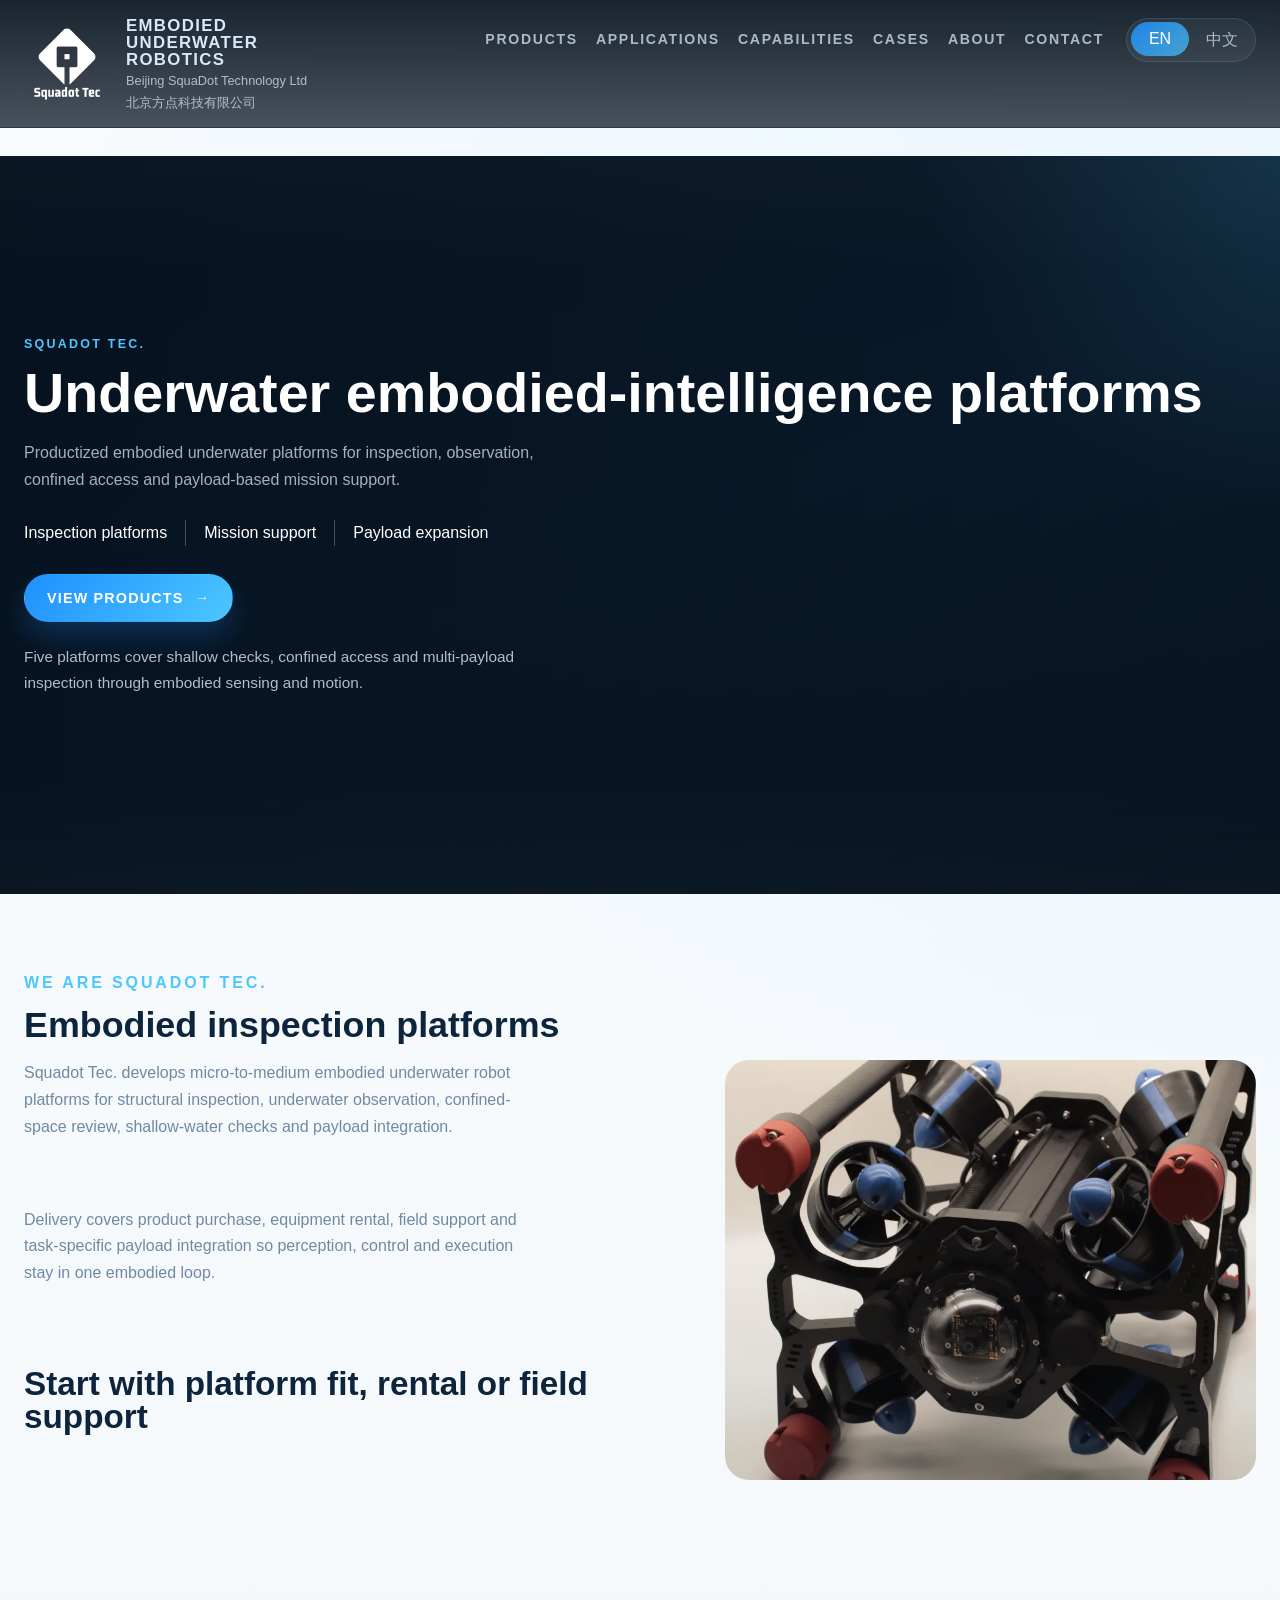
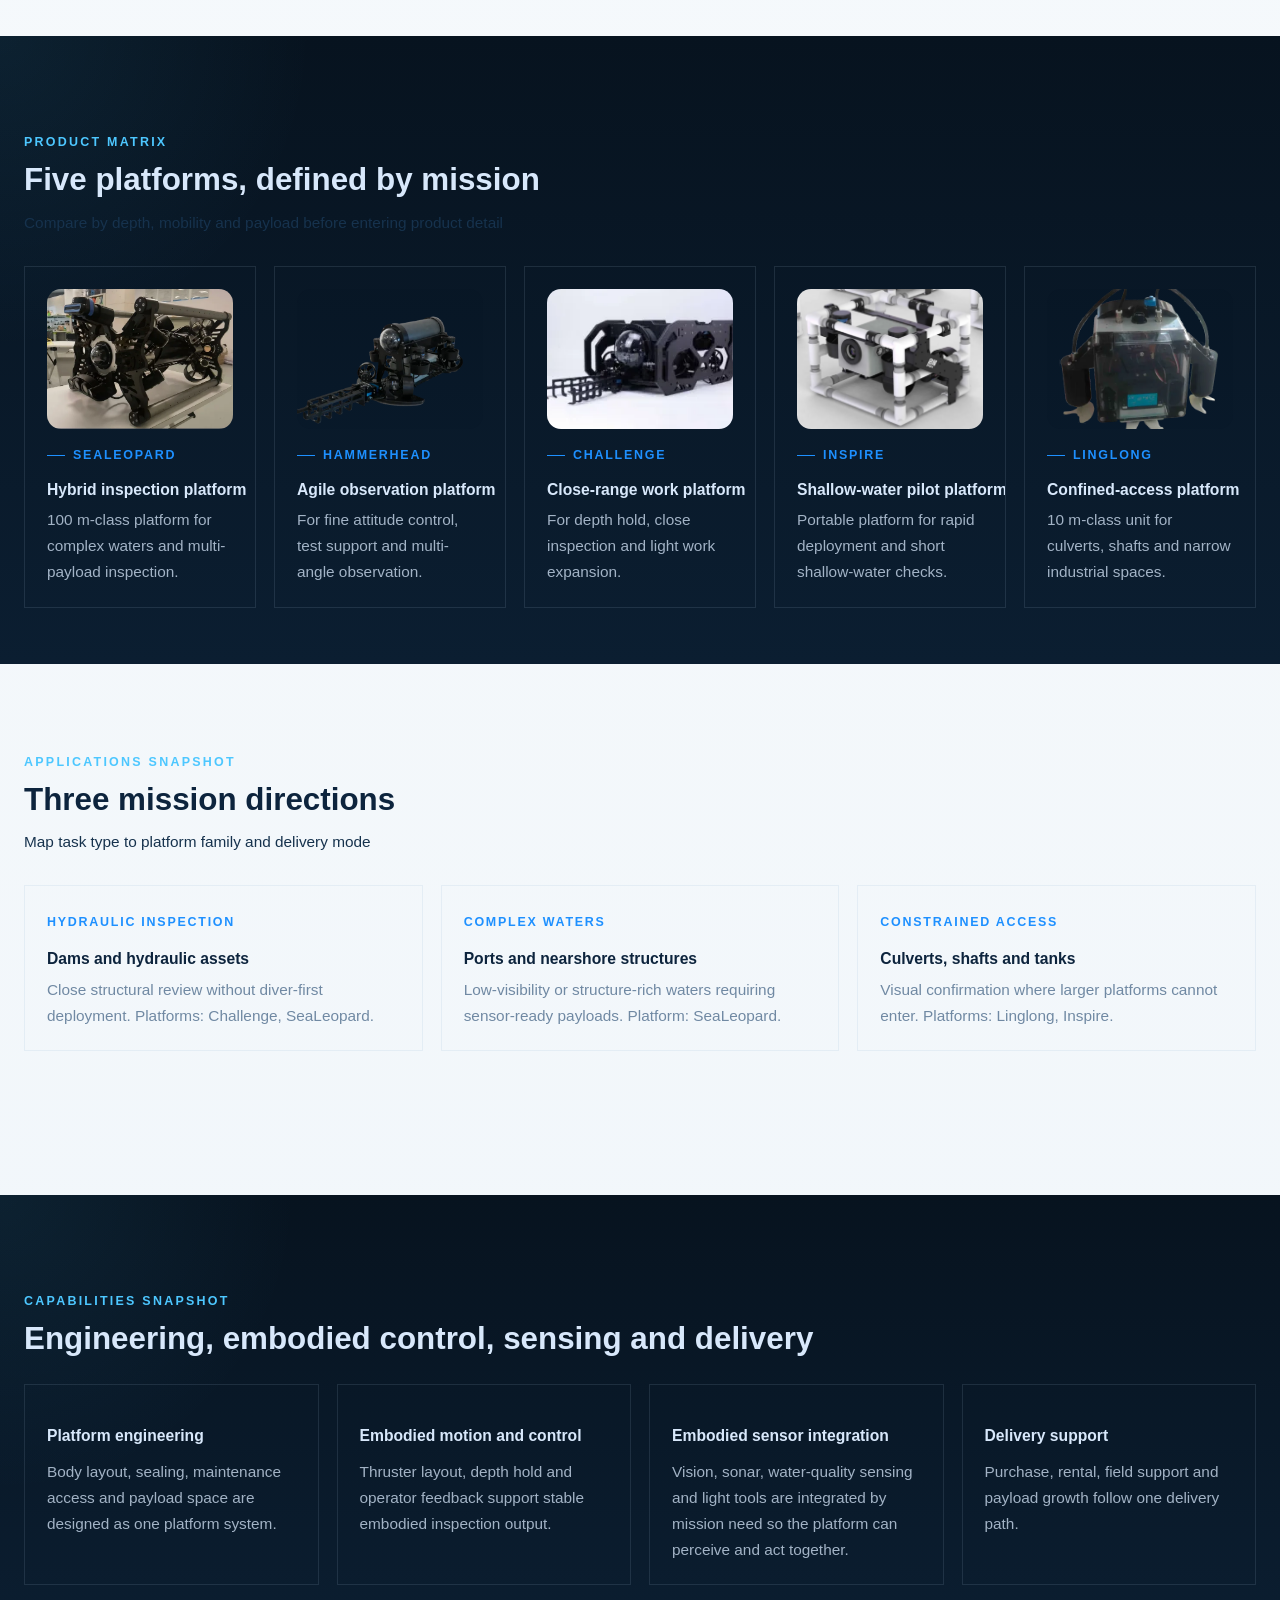
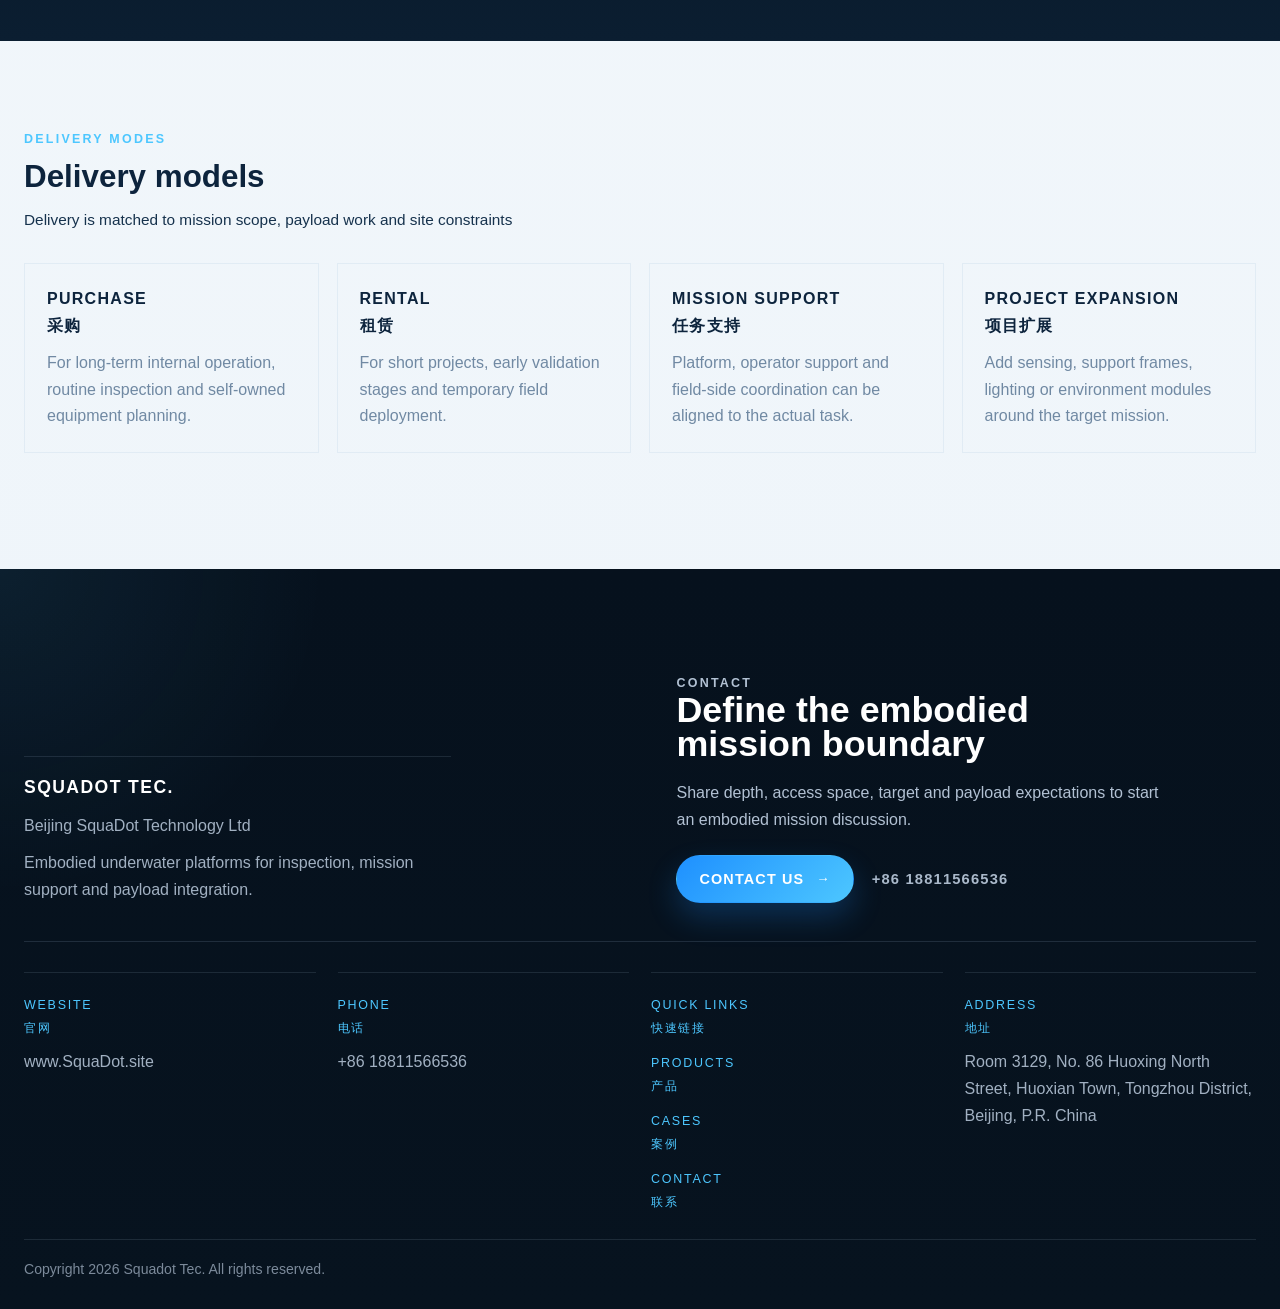
==== commit 12d0f5fa: "修改文案" ====
--- a/index.html
+++ b/index.html
@@ -4,14 +4,14 @@
   <meta charset="UTF-8">
   <meta http-equiv="Content-Type" content="text/html; charset=UTF-8">
   <meta name="viewport" content="width=device-width, initial-scale=1.0">
-  <title>Squadot Tec. | Underwater ROV Platforms</title>
+  <title>Squadot Tec. | Underwater Embodied-Intelligence Platforms</title>
   <meta
     id="page-description"
     name="description"
-    content="Squadot Tec. develops productized underwater ROV platforms for inspection, observation, confined access and payload-based mission support."
+    content="Squadot Tec. develops embodied underwater platforms for inspection, observation, confined access and payload-based mission support."
   >
-  <meta id="og-title" property="og:title" content="Squadot Tec. | Underwater ROV Platforms">
-  <meta id="og-description" property="og:description" content="Squadot Tec. develops productized underwater ROV platforms for inspection, observation, confined access and payload-based mission support.">
+  <meta id="og-title" property="og:title" content="Squadot Tec. | Underwater Embodied-Intelligence Platforms">
+  <meta id="og-description" property="og:description" content="Squadot Tec. develops embodied underwater platforms for inspection, observation, confined access and payload-based mission support.">
   <meta id="og-locale" property="og:locale" content="en_US">
   <meta property="og:type" content="website">
   <meta property="og:site_name" content="Squadot Tec.">
@@ -19,10 +19,10 @@
 </head>
 <body
   data-page="home"
-  data-title-en="Squadot Tec. | Underwater ROV Platforms"
-  data-title-zh="Squadot Tec. | 水下 ROV 平台"
-  data-description-en="Squadot Tec. develops productized underwater ROV platforms for inspection, observation, confined access and payload-based mission support."
-  data-description-zh="Squadot Tec. 提供面向巡检、观测、受限空间进入与挂载任务支持的产品化水下平台。"
+  data-title-en="Squadot Tec. | Underwater Embodied-Intelligence Platforms"
+  data-title-zh="Squadot Tec. | 水下具身智能平台"
+  data-description-en="Squadot Tec. develops embodied underwater platforms for inspection, observation, confined access and payload-based mission support."
+  data-description-zh="Squadot Tec. 提供面向巡检、观测、受限空间进入与挂载任务支持的具身智能水下平台。"
 >
   <div class="site-shell">
     <header class="site-header">
@@ -32,10 +32,10 @@
             <img class="brand-logo lang-en" src="./assets/brand/squadot-en.webp" alt="Squadot Tec." decoding="async" width="591" height="591" srcset="./assets/brand/squadot-en.webp 1x" sizes="86px">
             <img class="brand-logo lang-zh" src="./assets/brand/squadot-zh.webp" alt="Squadot Tec." decoding="async" width="591" height="591" srcset="./assets/brand/squadot-zh.webp 1x" sizes="86px">
             <div class="brand-copy">
-              <strong class="lang-en">Underwater Robotics</strong>
-              <strong class="lang-zh">水下机器人</strong>
-              <span class="lang-en">Beijing SquaDot Technology Ltd</span>
-              <span class="lang-zh">北京方点科技有限公司</span>
+              <strong class="lang-en" data-copy="common.brand.topic"></strong>
+              <strong class="lang-zh" data-copy="common.brand.topic"></strong>
+              <span class="lang-en" data-copy="common.brand.company"></span>
+              <span class="lang-zh" data-copy="common.brand.company"></span>
             </div>
           </a>
 
@@ -47,12 +47,12 @@
           <div class="header-panel">
             <div class="header-bottom-row">
               <nav class="site-nav">
-                <a href="./products.html"><span class="lang-en">Products</span><span class="lang-zh">产品</span></a>
-                <a href="./applications.html"><span class="lang-en">Applications</span><span class="lang-zh">场景</span></a>
-                <a href="./capabilities.html"><span class="lang-en">Capabilities</span><span class="lang-zh">能力</span></a>
-                <a href="./cases.html"><span class="lang-en">Cases</span><span class="lang-zh">案例</span></a>
-                <a href="./about.html"><span class="lang-en">About</span><span class="lang-zh">关于</span></a>
-                <a href="./contact.html"><span class="lang-en">Contact</span><span class="lang-zh">联系</span></a>
+                <a href="./products.html"><span class="lang-en" data-copy="common.nav.products"></span><span class="lang-zh" data-copy="common.nav.products"></span></a>
+                <a href="./applications.html"><span class="lang-en" data-copy="common.nav.applications"></span><span class="lang-zh" data-copy="common.nav.applications"></span></a>
+                <a href="./capabilities.html"><span class="lang-en" data-copy="common.nav.capabilities"></span><span class="lang-zh" data-copy="common.nav.capabilities"></span></a>
+                <a href="./cases.html"><span class="lang-en" data-copy="common.nav.cases"></span><span class="lang-zh" data-copy="common.nav.cases"></span></a>
+                <a href="./about.html"><span class="lang-en" data-copy="common.nav.about"></span><span class="lang-zh" data-copy="common.nav.about"></span></a>
+                <a href="./contact.html"><span class="lang-en" data-copy="common.nav.contact"></span><span class="lang-zh" data-copy="common.nav.contact"></span></a>
               </nav>
               <div class="lang-switch" aria-label="Language switcher">
                 <button type="button" data-lang-switch="en" aria-label="Switch to English">EN</button>
@@ -72,25 +72,25 @@
           <div class="hero-slide"><img src="./assets/images/home/home-hero-slide-03.webp" alt="" loading="eager" decoding="async" srcset="./assets/images/home/home-hero-slide-03.webp 1x" sizes="100vw" width="2112" height="1188"></div>
         </div>
         <div class="hero-copy">
-          <p class="eyebrow lang-en">Squadot Tec.</p>
-          <p class="eyebrow lang-zh">Squadot Tec.</p>
-          <h1 class="lang-en">Underwater ROV platforms</h1>
-          <h1 class="lang-zh">水下 ROV 平台</h1>
-          <p class="hero-text lang-en">Productized underwater platforms for inspection, observation, confined access and payload-based mission support.</p>
-          <p class="hero-text lang-zh">面向巡检、观测、受限空间进入与挂载任务支持的产品化水下平台。</p>
+          <p class="eyebrow lang-en" data-copy="pages.home.copy.squadot_tec"></p>
+          <p class="eyebrow lang-zh" data-copy="pages.home.copy.squadot_tec"></p>
+          <h1 class="lang-en" data-copy="pages.home.copy.underwater_rov_platforms"></h1>
+          <h1 class="lang-zh" data-copy="pages.home.copy.underwater_rov_platforms"></h1>
+          <p class="hero-text lang-en" data-copy="pages.home.copy.productized_underwater_platforms_for_inspection_observation_confined_access"></p>
+          <p class="hero-text lang-zh" data-copy="pages.home.copy.productized_underwater_platforms_for_inspection_observation_confined_access"></p>
           <ul class="hero-keywords">
-            <li><span class="lang-en">Inspection platforms</span><span class="lang-zh">巡检平台</span></li>
-            <li><span class="lang-en">Mission support</span><span class="lang-zh">任务支持</span></li>
-            <li><span class="lang-en">Payload expansion</span><span class="lang-zh">挂载扩展</span></li>
+            <li><span class="lang-en" data-copy="pages.home.copy.inspection_platforms"></span><span class="lang-zh" data-copy="pages.home.copy.inspection_platforms"></span></li>
+            <li><span class="lang-en" data-copy="pages.home.copy.mission_support"></span><span class="lang-zh" data-copy="pages.home.copy.mission_support"></span></li>
+            <li><span class="lang-en" data-copy="pages.home.copy.payload_expansion"></span><span class="lang-zh" data-copy="pages.home.copy.payload_expansion"></span></li>
           </ul>
           <div class="hero-actions">
             <a class="button button-primary" href="./products.html">
-              <span class="lang-en">View Products</span>
-              <span class="lang-zh">查看产品</span>
-            </a>
-          </div>
-          <p class="hero-note lang-en">Five platforms cover shallow checks, confined access and multi-payload inspection.</p>
-          <p class="hero-note lang-zh">五个平台覆盖浅水检查、受限空间进入与多挂载巡检。</p>
+              <span class="lang-en" data-copy="pages.home.copy.view_products"></span>
+              <span class="lang-zh" data-copy="pages.home.copy.view_products"></span>
+            </a>
+          </div>
+          <p class="hero-note lang-en" data-copy="pages.home.copy.five_platforms_cover_shallow_checks_confined_access_and"></p>
+          <p class="hero-note lang-zh" data-copy="pages.home.copy.five_platforms_cover_shallow_checks_confined_access_and"></p>
         </div>
       </section>
 
@@ -98,17 +98,17 @@
         <div class="section-shell compact reveal">
           <div class="intro-split">
             <div class="intro-copy">
-              <p class="eyebrow lang-en">We Are Squadot Tec.</p>
-              <p class="eyebrow lang-zh">我们是谁</p>
-          <h2 class="lang-en">Inspection ROV systems</h2>
-          <h2 class="lang-zh">巡检 ROV 系统</h2>
-              <p class="lang-en">Squadot Tec. develops micro-to-medium underwater robot platforms for structural inspection, underwater observation, confined-space review, shallow-water checks and payload integration.</p>
-              <p class="lang-zh">Squadot Tec. 开发微型至中型水下机器人平台，服务结构巡检、水下观测、受限空间复核、浅水检查与挂载集成。</p>
-              <p class="lang-en">Delivery covers product purchase, equipment rental, field support and task-specific payload integration.</p>
-              <p class="lang-zh">交付覆盖产品采购、设备租赁、现场支持与任务专用挂载集成。</p>
+              <p class="eyebrow lang-en" data-copy="pages.home.copy.we_are_squadot_tec"></p>
+              <p class="eyebrow lang-zh" data-copy="pages.home.copy.we_are_squadot_tec"></p>
+          <h2 class="lang-en" data-copy="pages.home.copy.inspection_rov_systems"></h2>
+          <h2 class="lang-zh" data-copy="pages.home.copy.inspection_rov_systems"></h2>
+              <p class="lang-en" data-copy="pages.home.copy.squadot_tec_develops_micro_to_medium_underwater_robot"></p>
+              <p class="lang-zh" data-copy="pages.home.copy.squadot_tec_develops_micro_to_medium_underwater_robot"></p>
+              <p class="lang-en" data-copy="pages.home.copy.delivery_covers_product_purchase_equipment_rental_field_support"></p>
+              <p class="lang-zh" data-copy="pages.home.copy.delivery_covers_product_purchase_equipment_rental_field_support"></p>
               <div class="intro-closing">
-                <h3 class="lang-en">Start with platform fit, rental or field support</h3>
-                <h3 class="lang-zh">从平台适配、租赁或现场支持开始</h3>
+                <h3 class="lang-en" data-copy="pages.home.copy.start_with_platform_fit_rental_or_field_support"></h3>
+                <h3 class="lang-zh" data-copy="pages.home.copy.start_with_platform_fit_rental_or_field_support"></h3>
               </div>
               <div class="intro-visual">
                 <div class="intro-frame">
@@ -123,57 +123,57 @@
       <section class="section">
         <div class="section-shell dark reveal">
           <div class="section-heading">
-            <p class="eyebrow lang-en">Product Matrix</p>
-            <p class="eyebrow lang-zh">产品矩阵</p>
-          <h2 class="lang-en">Five platforms, defined by mission</h2>
-          <h2 class="lang-zh">五个平台，按任务定义</h2>
-            <p class="lang-en section-note-inline">Compare by depth, mobility and payload before entering product detail</p>
-            <p class="lang-zh section-note-inline">先比较水深、机动性与挂载，再进入产品细节</p>
+            <p class="eyebrow lang-en" data-copy="pages.home.copy.product_matrix"></p>
+            <p class="eyebrow lang-zh" data-copy="pages.home.copy.product_matrix"></p>
+          <h2 class="lang-en" data-copy="pages.home.copy.five_platforms_defined_by_mission"></h2>
+          <h2 class="lang-zh" data-copy="pages.home.copy.five_platforms_defined_by_mission"></h2>
+            <p class="lang-en section-note-inline" data-copy="pages.home.copy.compare_by_depth_mobility_and_payload_before_entering"></p>
+            <p class="lang-zh section-note-inline" data-copy="pages.home.copy.compare_by_depth_mobility_and_payload_before_entering"></p>
           </div>
           <div class="product-grid">
             <a class="product-card" href="./products.html#sealeopard">
               <div class="product-thumb"><img src="./assets/images/home/home-product-sealeopard.webp" alt="SeaLeopard platform" loading="lazy" decoding="async" srcset="./assets/images/home/home-product-sealeopard.webp 1x" sizes="(max-width: 720px) 100vw, (max-width: 1160px) 50vw, 20vw" width="616" height="445"></div>
               <span class="card-label">SeaLeopard</span>
-              <h3 class="lang-en">Hybrid inspection ROV</h3>
-              <h3 class="lang-zh">混合巡检 ROV</h3>
-              <p class="lang-en">100 m-class platform for complex waters and multi-payload inspection.</p>
-              <p class="lang-zh">100 m 级平台，面向复杂水域与多挂载巡检。</p>
+              <h3 class="lang-en" data-copy="pages.home.copy.hybrid_inspection_rov"></h3>
+              <h3 class="lang-zh" data-copy="pages.home.copy.hybrid_inspection_rov"></h3>
+              <p class="lang-en" data-copy="pages.home.copy.item_100_m_class_platform_for_complex_waters_and"></p>
+              <p class="lang-zh" data-copy="pages.home.copy.item_100_m_class_platform_for_complex_waters_and"></p>
             </a>
 
             <a class="product-card" href="./products.html#hammerhead">
               <div class="product-thumb"><img src="./assets/images/home/home-product-hammerhead.webp" alt="Hammerhead platform" loading="lazy" decoding="async" srcset="./assets/images/home/home-product-hammerhead.webp 1x" sizes="(max-width: 720px) 100vw, (max-width: 1160px) 50vw, 20vw" width="647" height="432"></div>
               <span class="card-label">Hammerhead</span>
-              <h3 class="lang-en">Agile observation ROV</h3>
-              <h3 class="lang-zh">高机动观测 ROV</h3>
-              <p class="lang-en">For fine attitude control, test support and multi-angle observation.</p>
-              <p class="lang-zh">用于精细姿态控制、试验支持与多角度观测。</p>
+              <h3 class="lang-en" data-copy="pages.home.copy.agile_observation_rov"></h3>
+              <h3 class="lang-zh" data-copy="pages.home.copy.agile_observation_rov"></h3>
+              <p class="lang-en" data-copy="pages.home.copy.for_fine_attitude_control_test_support_and_multi"></p>
+              <p class="lang-zh" data-copy="pages.home.copy.for_fine_attitude_control_test_support_and_multi"></p>
             </a>
 
             <a class="product-card" href="./products.html#challenge">
               <div class="product-thumb"><img src="./assets/images/home/home-product-challenge.webp" alt="Challenge platform" loading="lazy" decoding="async" srcset="./assets/images/home/home-product-challenge.webp 1x" sizes="(max-width: 720px) 100vw, (max-width: 1160px) 50vw, 20vw" width="236" height="161"></div>
               <span class="card-label">Challenge</span>
-              <h3 class="lang-en">Close-range work ROV</h3>
-              <h3 class="lang-zh">近距作业 ROV</h3>
-              <p class="lang-en">For depth hold, close inspection and light work expansion.</p>
-              <p class="lang-zh">用于定深、近距巡检与轻作业扩展。</p>
+              <h3 class="lang-en" data-copy="pages.home.copy.close_range_work_rov"></h3>
+              <h3 class="lang-zh" data-copy="pages.home.copy.close_range_work_rov"></h3>
+              <p class="lang-en" data-copy="pages.home.copy.for_depth_hold_close_inspection_and_light_work"></p>
+              <p class="lang-zh" data-copy="pages.home.copy.for_depth_hold_close_inspection_and_light_work"></p>
             </a>
 
             <a class="product-card" href="./products.html#inspire">
               <div class="product-thumb"><img src="./assets/images/home/home-product-inspire.webp" alt="Inspire platform" loading="lazy" decoding="async" srcset="./assets/images/home/home-product-inspire.webp 1x" sizes="(max-width: 720px) 100vw, (max-width: 1160px) 50vw, 20vw" width="760" height="579"></div>
               <span class="card-label">Inspire</span>
-              <h3 class="lang-en">Shallow-water pilot ROV</h3>
-              <h3 class="lang-zh">浅水先导 ROV</h3>
-              <p class="lang-en">Portable platform for rapid deployment and short shallow-water checks.</p>
-              <p class="lang-zh">便携平台，用于快速部署和短周期浅水检查。</p>
+              <h3 class="lang-en" data-copy="pages.home.copy.shallow_water_pilot_rov"></h3>
+              <h3 class="lang-zh" data-copy="pages.home.copy.shallow_water_pilot_rov"></h3>
+              <p class="lang-en" data-copy="pages.home.copy.portable_platform_for_rapid_deployment_and_short_shallow"></p>
+              <p class="lang-zh" data-copy="pages.home.copy.portable_platform_for_rapid_deployment_and_short_shallow"></p>
             </a>
 
             <a class="product-card" href="./products.html#linglong">
               <div class="product-thumb"><img src="./assets/images/home/home-product-linglong.webp" alt="Linglong platform" loading="lazy" decoding="async" srcset="./assets/images/home/home-product-linglong.webp 1x" sizes="(max-width: 720px) 100vw, (max-width: 1160px) 50vw, 20vw" width="450" height="430"></div>
               <span class="card-label">Linglong</span>
-              <h3 class="lang-en">Confined-access ROV</h3>
-              <h3 class="lang-zh">受限空间 ROV</h3>
-              <p class="lang-en">10 m-class unit for culverts, shafts and narrow industrial spaces.</p>
-              <p class="lang-zh">10 m 级设备，用于涵洞、井室与狭窄工业空间。</p>
+              <h3 class="lang-en" data-copy="pages.home.copy.confined_access_rov"></h3>
+              <h3 class="lang-zh" data-copy="pages.home.copy.confined_access_rov"></h3>
+              <p class="lang-en" data-copy="pages.home.copy.item_10_m_class_unit_for_culverts_shafts_and"></p>
+              <p class="lang-zh" data-copy="pages.home.copy.item_10_m_class_unit_for_culverts_shafts_and"></p>
             </a>
           </div>
         </div>
@@ -182,37 +182,37 @@
       <section class="section">
         <div class="section-shell reveal">
           <div class="section-heading">
-            <p class="eyebrow lang-en">Applications Snapshot</p>
-            <p class="eyebrow lang-zh">场景摘要</p>
-            <h2 class="lang-en">Three mission directions</h2>
-            <h2 class="lang-zh">三类任务方向</h2>
-            <p class="lang-en section-note-inline">Map task type to platform family and delivery mode</p>
-            <p class="lang-zh section-note-inline">将任务类型映射到平台系列和交付方式</p>
+            <p class="eyebrow lang-en" data-copy="pages.home.copy.applications_snapshot"></p>
+            <p class="eyebrow lang-zh" data-copy="pages.home.copy.applications_snapshot"></p>
+            <h2 class="lang-en" data-copy="pages.home.copy.three_mission_directions"></h2>
+            <h2 class="lang-zh" data-copy="pages.home.copy.three_mission_directions"></h2>
+            <p class="lang-en section-note-inline" data-copy="pages.home.copy.map_task_type_to_platform_family_and_delivery"></p>
+            <p class="lang-zh section-note-inline" data-copy="pages.home.copy.map_task_type_to_platform_family_and_delivery"></p>
           </div>
           <div class="applications-grid">
             <article class="product-card">
-              <span class="card-label lang-en">Hydraulic Inspection</span>
-              <span class="card-label lang-zh">水工巡检</span>
-              <h3 class="lang-en">Dams and hydraulic assets</h3>
-              <h3 class="lang-zh">大坝与水工资产</h3>
-              <p class="lang-en">Close structural review without diver-first deployment. Platforms: Challenge, SeaLeopard.</p>
-              <p class="lang-zh">无需潜水员先行进入，即可完成近距结构复核。平台：Challenge、SeaLeopard。</p>
+              <span class="card-label lang-en" data-copy="pages.home.copy.hydraulic_inspection"></span>
+              <span class="card-label lang-zh" data-copy="pages.home.copy.hydraulic_inspection"></span>
+              <h3 class="lang-en" data-copy="pages.home.copy.dams_and_hydraulic_assets"></h3>
+              <h3 class="lang-zh" data-copy="pages.home.copy.dams_and_hydraulic_assets"></h3>
+              <p class="lang-en" data-copy="pages.home.copy.close_structural_review_without_diver_first_deployment_platforms"></p>
+              <p class="lang-zh" data-copy="pages.home.copy.close_structural_review_without_diver_first_deployment_platforms"></p>
             </article>
             <article class="product-card">
-              <span class="card-label lang-en">Complex Waters</span>
-              <span class="card-label lang-zh">复杂水域</span>
-              <h3 class="lang-en">Ports and nearshore structures</h3>
-              <h3 class="lang-zh">港口与近岸结构</h3>
-              <p class="lang-en">Low-visibility or structure-rich waters requiring sensor-ready payloads. Platform: SeaLeopard.</p>
-              <p class="lang-zh">低能见度或结构密集水域，需要可扩展传感挂载。平台：SeaLeopard。</p>
+              <span class="card-label lang-en" data-copy="pages.home.copy.complex_waters"></span>
+              <span class="card-label lang-zh" data-copy="pages.home.copy.complex_waters"></span>
+              <h3 class="lang-en" data-copy="pages.home.copy.ports_and_nearshore_structures"></h3>
+              <h3 class="lang-zh" data-copy="pages.home.copy.ports_and_nearshore_structures"></h3>
+              <p class="lang-en" data-copy="pages.home.copy.low_visibility_or_structure_rich_waters_requiring_sensor"></p>
+              <p class="lang-zh" data-copy="pages.home.copy.low_visibility_or_structure_rich_waters_requiring_sensor"></p>
             </article>
             <article class="product-card">
-              <span class="card-label lang-en">Constrained Access</span>
-              <span class="card-label lang-zh">受限进入</span>
-              <h3 class="lang-en">Culverts, shafts and tanks</h3>
-              <h3 class="lang-zh">涵洞、井室与罐体</h3>
-              <p class="lang-en">Visual confirmation where larger platforms cannot enter. Platforms: Linglong, Inspire.</p>
-              <p class="lang-zh">大型平台无法进入时完成视觉确认。平台：Linglong、Inspire。</p>
+              <span class="card-label lang-en" data-copy="pages.home.copy.constrained_access"></span>
+              <span class="card-label lang-zh" data-copy="pages.home.copy.constrained_access"></span>
+              <h3 class="lang-en" data-copy="pages.home.copy.culverts_shafts_and_tanks"></h3>
+              <h3 class="lang-zh" data-copy="pages.home.copy.culverts_shafts_and_tanks"></h3>
+              <p class="lang-en" data-copy="pages.home.copy.visual_confirmation_where_larger_platforms_cannot_enter_platforms"></p>
+              <p class="lang-zh" data-copy="pages.home.copy.visual_confirmation_where_larger_platforms_cannot_enter_platforms"></p>
             </article>
           </div>
         </div>
@@ -221,35 +221,35 @@
       <section class="section">
         <div class="section-shell dark reveal">
           <div class="section-heading">
-            <p class="eyebrow lang-en">Capabilities Snapshot</p>
-            <p class="eyebrow lang-zh">能力摘要</p>
-            <h2 class="lang-en">Engineering, control, sensing and delivery</h2>
-            <h2 class="lang-zh">工程、控制、感知与交付</h2>
+            <p class="eyebrow lang-en" data-copy="pages.home.copy.capabilities_snapshot"></p>
+            <p class="eyebrow lang-zh" data-copy="pages.home.copy.capabilities_snapshot"></p>
+            <h2 class="lang-en" data-copy="pages.home.copy.engineering_control_sensing_and_delivery"></h2>
+            <h2 class="lang-zh" data-copy="pages.home.copy.engineering_control_sensing_and_delivery"></h2>
           </div>
           <div class="capability-grid">
             <article class="info-card">
-              <h3 class="lang-en">Platform engineering</h3>
-              <h3 class="lang-zh">平台工程</h3>
-              <p class="lang-en">Body layout, sealing, maintenance access and payload space are designed as one platform system.</p>
-              <p class="lang-zh">机体布局、密封、维护通道与挂载空间按一个平台系统设计。</p>
+              <h3 class="lang-en" data-copy="pages.home.copy.platform_engineering"></h3>
+              <h3 class="lang-zh" data-copy="pages.home.copy.platform_engineering"></h3>
+              <p class="lang-en" data-copy="pages.home.copy.body_layout_sealing_maintenance_access_and_payload_space"></p>
+              <p class="lang-zh" data-copy="pages.home.copy.body_layout_sealing_maintenance_access_and_payload_space"></p>
             </article>
             <article class="info-card">
-              <h3 class="lang-en">Motion and control</h3>
-              <h3 class="lang-zh">运动与控制</h3>
-              <p class="lang-en">Thruster layout, depth hold and operator feedback support stable inspection output.</p>
-              <p class="lang-zh">推进器布局、定深和操作反馈支持稳定巡检输出。</p>
+              <h3 class="lang-en" data-copy="pages.home.copy.motion_and_control"></h3>
+              <h3 class="lang-zh" data-copy="pages.home.copy.motion_and_control"></h3>
+              <p class="lang-en" data-copy="pages.home.copy.thruster_layout_depth_hold_and_operator_feedback_support"></p>
+              <p class="lang-zh" data-copy="pages.home.copy.thruster_layout_depth_hold_and_operator_feedback_support"></p>
             </article>
             <article class="info-card">
-              <h3 class="lang-en">Sensor integration</h3>
-              <h3 class="lang-zh">传感集成</h3>
-              <p class="lang-en">Vision, sonar, water-quality sensing and light tools are integrated by mission need.</p>
-              <p class="lang-zh">视觉、声呐、水质传感与轻作业工具按任务需要集成。</p>
+              <h3 class="lang-en" data-copy="pages.home.copy.sensor_integration"></h3>
+              <h3 class="lang-zh" data-copy="pages.home.copy.sensor_integration"></h3>
+              <p class="lang-en" data-copy="pages.home.copy.vision_sonar_water_quality_sensing_and_light_tools"></p>
+              <p class="lang-zh" data-copy="pages.home.copy.vision_sonar_water_quality_sensing_and_light_tools"></p>
             </article>
             <article class="info-card">
-              <h3 class="lang-en">Delivery support</h3>
-              <h3 class="lang-zh">交付支持</h3>
-              <p class="lang-en">Purchase, rental, field support and payload growth follow one delivery path.</p>
-              <p class="lang-zh">采购、租赁、现场支持与挂载扩展沿同一交付路径推进。</p>
+              <h3 class="lang-en" data-copy="pages.home.copy.delivery_support"></h3>
+              <h3 class="lang-zh" data-copy="pages.home.copy.delivery_support"></h3>
+              <p class="lang-en" data-copy="pages.home.copy.purchase_rental_field_support_and_payload_growth_follow"></p>
+              <p class="lang-zh" data-copy="pages.home.copy.purchase_rental_field_support_and_payload_growth_follow"></p>
             </article>
           </div>
         </div>
@@ -258,37 +258,37 @@
       <section class="section">
         <div class="section-shell reveal">
           <div class="section-heading">
-            <p class="eyebrow lang-en">Delivery Modes</p>
-            <p class="eyebrow lang-zh">交付模式</p>
-            <h2 class="lang-en">Delivery models</h2>
-            <h2 class="lang-zh">交付模式</h2>
-            <p class="lang-en section-note-inline">Delivery is matched to mission scope, payload work and site constraints</p>
-            <p class="lang-zh section-note-inline">交付方式按任务范围、挂载工作和现场约束匹配</p>
+            <p class="eyebrow lang-en" data-copy="pages.home.copy.delivery_modes"></p>
+            <p class="eyebrow lang-zh" data-copy="pages.home.copy.delivery_modes"></p>
+            <h2 class="lang-en" data-copy="pages.home.copy.delivery_models"></h2>
+            <h2 class="lang-zh" data-copy="pages.home.copy.delivery_models"></h2>
+            <p class="lang-en section-note-inline" data-copy="pages.home.copy.delivery_is_matched_to_mission_scope_payload_work"></p>
+            <p class="lang-zh section-note-inline" data-copy="pages.home.copy.delivery_is_matched_to_mission_scope_payload_work"></p>
           </div>
           <div class="delivery-grid">
             <article class="detail-box">
-              <strong class="lang-en">Purchase</strong>
-              <strong class="lang-zh">采购</strong>
-              <p class="lang-en">For long-term internal operation, routine inspection and self-owned equipment planning.</p>
-              <p class="lang-zh">适合长期内部运行、常规巡检与自有设备规划。</p>
+              <strong class="lang-en" data-copy="pages.home.copy.purchase"></strong>
+              <strong class="lang-zh" data-copy="pages.home.copy.purchase"></strong>
+              <p class="lang-en" data-copy="pages.home.copy.for_long_term_internal_operation_routine_inspection_and"></p>
+              <p class="lang-zh" data-copy="pages.home.copy.for_long_term_internal_operation_routine_inspection_and"></p>
             </article>
             <article class="detail-box">
-              <strong class="lang-en">Rental</strong>
-              <strong class="lang-zh">租赁</strong>
-              <p class="lang-en">For short projects, early validation stages and temporary field deployment.</p>
-              <p class="lang-zh">适合短期项目、早期验证和临时现场部署。</p>
+              <strong class="lang-en" data-copy="pages.home.copy.rental"></strong>
+              <strong class="lang-zh" data-copy="pages.home.copy.rental"></strong>
+              <p class="lang-en" data-copy="pages.home.copy.for_short_projects_early_validation_stages_and_temporary"></p>
+              <p class="lang-zh" data-copy="pages.home.copy.for_short_projects_early_validation_stages_and_temporary"></p>
             </article>
             <article class="detail-box">
-              <strong class="lang-en">Mission support</strong>
-              <strong class="lang-zh">任务支持</strong>
-              <p class="lang-en">Platform, operator support and field-side coordination can be aligned to the actual task.</p>
-              <p class="lang-zh">可按实际任务匹配平台、操作支持与现场协调。</p>
+              <strong class="lang-en" data-copy="pages.home.copy.mission_support"></strong>
+              <strong class="lang-zh" data-copy="pages.home.copy.mission_support"></strong>
+              <p class="lang-en" data-copy="pages.home.copy.platform_operator_support_and_field_side_coordination_can"></p>
+              <p class="lang-zh" data-copy="pages.home.copy.platform_operator_support_and_field_side_coordination_can"></p>
             </article>
             <article class="detail-box">
-              <strong class="lang-en">Project expansion</strong>
-              <strong class="lang-zh">项目扩展</strong>
-              <p class="lang-en">Add sensing, support frames, lighting or environment modules around the target mission.</p>
-              <p class="lang-zh">围绕目标任务增加传感、支撑结构、照明或环境模块。</p>
+              <strong class="lang-en" data-copy="pages.home.copy.project_expansion"></strong>
+              <strong class="lang-zh" data-copy="pages.home.copy.project_expansion"></strong>
+              <p class="lang-en" data-copy="pages.home.copy.add_sensing_support_frames_lighting_or_environment_modules"></p>
+              <p class="lang-zh" data-copy="pages.home.copy.add_sensing_support_frames_lighting_or_environment_modules"></p>
             </article>
           </div>
         </div>
@@ -300,61 +300,61 @@
         <div class="footer-topline">
           <div class="footer-brand footer-brand-home">
             <strong>Squadot Tec.</strong>
-            <p class="lang-en">Beijing SquaDot Technology Ltd</p>
-            <p class="lang-zh">北京方点科技有限公司</p>
-            <p class="lang-en">Underwater ROV platforms for inspection, mission support and payload integration.</p>
-            <p class="lang-zh">面向巡检、任务支持与挂载集成的水下 ROV 平台。</p>
+            <p class="lang-en" data-copy="pages.home.copy.beijing_squadot_technology_ltd"></p>
+            <p class="lang-zh" data-copy="pages.home.copy.beijing_squadot_technology_ltd"></p>
+            <p class="lang-en" data-copy="pages.home.copy.underwater_rov_platforms_for_inspection_mission_support_and"></p>
+            <p class="lang-zh" data-copy="pages.home.copy.underwater_rov_platforms_for_inspection_mission_support_and"></p>
           </div>
           <div class="footer-contact-callout">
-            <p class="eyebrow lang-en">Contact</p>
-            <p class="eyebrow lang-zh">联系</p>
-            <h2 class="lang-en">Define the mission boundary</h2>
-            <h2 class="lang-zh">定义任务边界</h2>
-            <p class="lang-en">Share depth, access space, target and payload expectations to start a technical discussion.</p>
-            <p class="lang-zh">提供水深、进入空间、目标与挂载预期，开始技术沟通。</p>
+            <p class="eyebrow lang-en" data-copy="pages.home.copy.contact"></p>
+            <p class="eyebrow lang-zh" data-copy="pages.home.copy.contact"></p>
+            <h2 class="lang-en" data-copy="pages.home.copy.define_the_mission_boundary"></h2>
+            <h2 class="lang-zh" data-copy="pages.home.copy.define_the_mission_boundary"></h2>
+            <p class="lang-en" data-copy="pages.home.copy.share_depth_access_space_target_and_payload_expectations"></p>
+            <p class="lang-zh" data-copy="pages.home.copy.share_depth_access_space_target_and_payload_expectations"></p>
             <div class="footer-contact-actions">
               <a class="button button-primary" href="./contact.html">
-                <span class="lang-en">Contact Us</span>
-                <span class="lang-zh">联系我们</span>
+                <span class="lang-en" data-copy="pages.home.copy.contact_us"></span>
+                <span class="lang-zh" data-copy="pages.home.copy.contact_us"></span>
               </a>
-              <a class="footer-inline-link" href="tel:+8618730326632">+86 187 3032 6632</a>
+              <a class="footer-inline-link" href="tel:+8618811566536">+86 18811566536</a>
             </div>
           </div>
         </div>
         <div class="footer-main footer-main-home">
           <div class="footer-list">
-            <span class="lang-en">Website</span>
-            <span class="lang-zh">官网</span>
+            <span class="lang-en" data-copy="common.footer.website_label"></span>
+            <span class="lang-zh" data-copy="common.footer.website_label"></span>
             <p><a href="https://www.SquaDot.site" target="_blank" rel="noreferrer">www.SquaDot.site</a></p>
           </div>
           <div class="footer-list">
-            <span class="lang-en">Phone</span>
-            <span class="lang-zh">电话</span>
-            <p><a href="tel:+8618730326632">+86 187 3032 6632</a></p>
+            <span class="lang-en" data-copy="common.footer.phone_label"></span>
+            <span class="lang-zh" data-copy="common.footer.phone_label"></span>
+            <p><a href="tel:+8618811566536">+86 18811566536</a></p>
           </div>
           <div class="footer-list">
-            <span class="lang-en">Quick Links</span>
-            <span class="lang-zh">快速链接</span>
-            <p><a href="./products.html"><span class="lang-en">Products</span><span class="lang-zh">产品</span></a></p>
-            <p><a href="./cases.html"><span class="lang-en">Cases</span><span class="lang-zh">案例</span></a></p>
-            <p><a href="./contact.html"><span class="lang-en">Contact</span><span class="lang-zh">联系</span></a></p>
+            <span class="lang-en" data-copy="common.footer.quick_links_label"></span>
+            <span class="lang-zh" data-copy="common.footer.quick_links_label"></span>
+            <p><a href="./products.html"><span class="lang-en" data-copy="common.nav.products"></span><span class="lang-zh" data-copy="common.nav.products"></span></a></p>
+            <p><a href="./cases.html"><span class="lang-en" data-copy="common.nav.cases"></span><span class="lang-zh" data-copy="common.nav.cases"></span></a></p>
+            <p><a href="./contact.html"><span class="lang-en" data-copy="common.nav.contact"></span><span class="lang-zh" data-copy="common.nav.contact"></span></a></p>
           </div>
           <div class="footer-list">
-            <span class="lang-en">Address</span>
-            <span class="lang-zh">地址</span>
-            <p class="lang-en">Room 3129, No. 86 Huoxing North Street, Huoxian Town, Tongzhou District, Beijing, P.R. China</p>
-            <p class="lang-zh">北京市通州区漷县镇漷兴北大街86号院3129室</p>
+            <span class="lang-en" data-copy="common.footer.address_label"></span>
+            <span class="lang-zh" data-copy="common.footer.address_label"></span>
+            <p class="lang-en" data-copy="common.footer.address"></p>
+            <p class="lang-zh" data-copy="common.footer.address"></p>
           </div>
         </div>
         <div class="footer-legal">
-          <span class="lang-en">Copyright <span data-current-year></span> Squadot Tec. All rights reserved.</span>
-          <span class="lang-zh">版权所有 <span data-current-year></span> Squadot Tec. 保留所有权利。</span>
+          <span class="lang-en" data-copy="common.footer.legal"></span>
+          <span class="lang-zh" data-copy="common.footer.legal"></span>
         </div>
       </div>
     </footer>
   </div>
 
-  <script src="./i18n.js"></script>
+  <script src="./content.js"></script>
   <script src="./script.js"></script>
 </body>
 </html>
